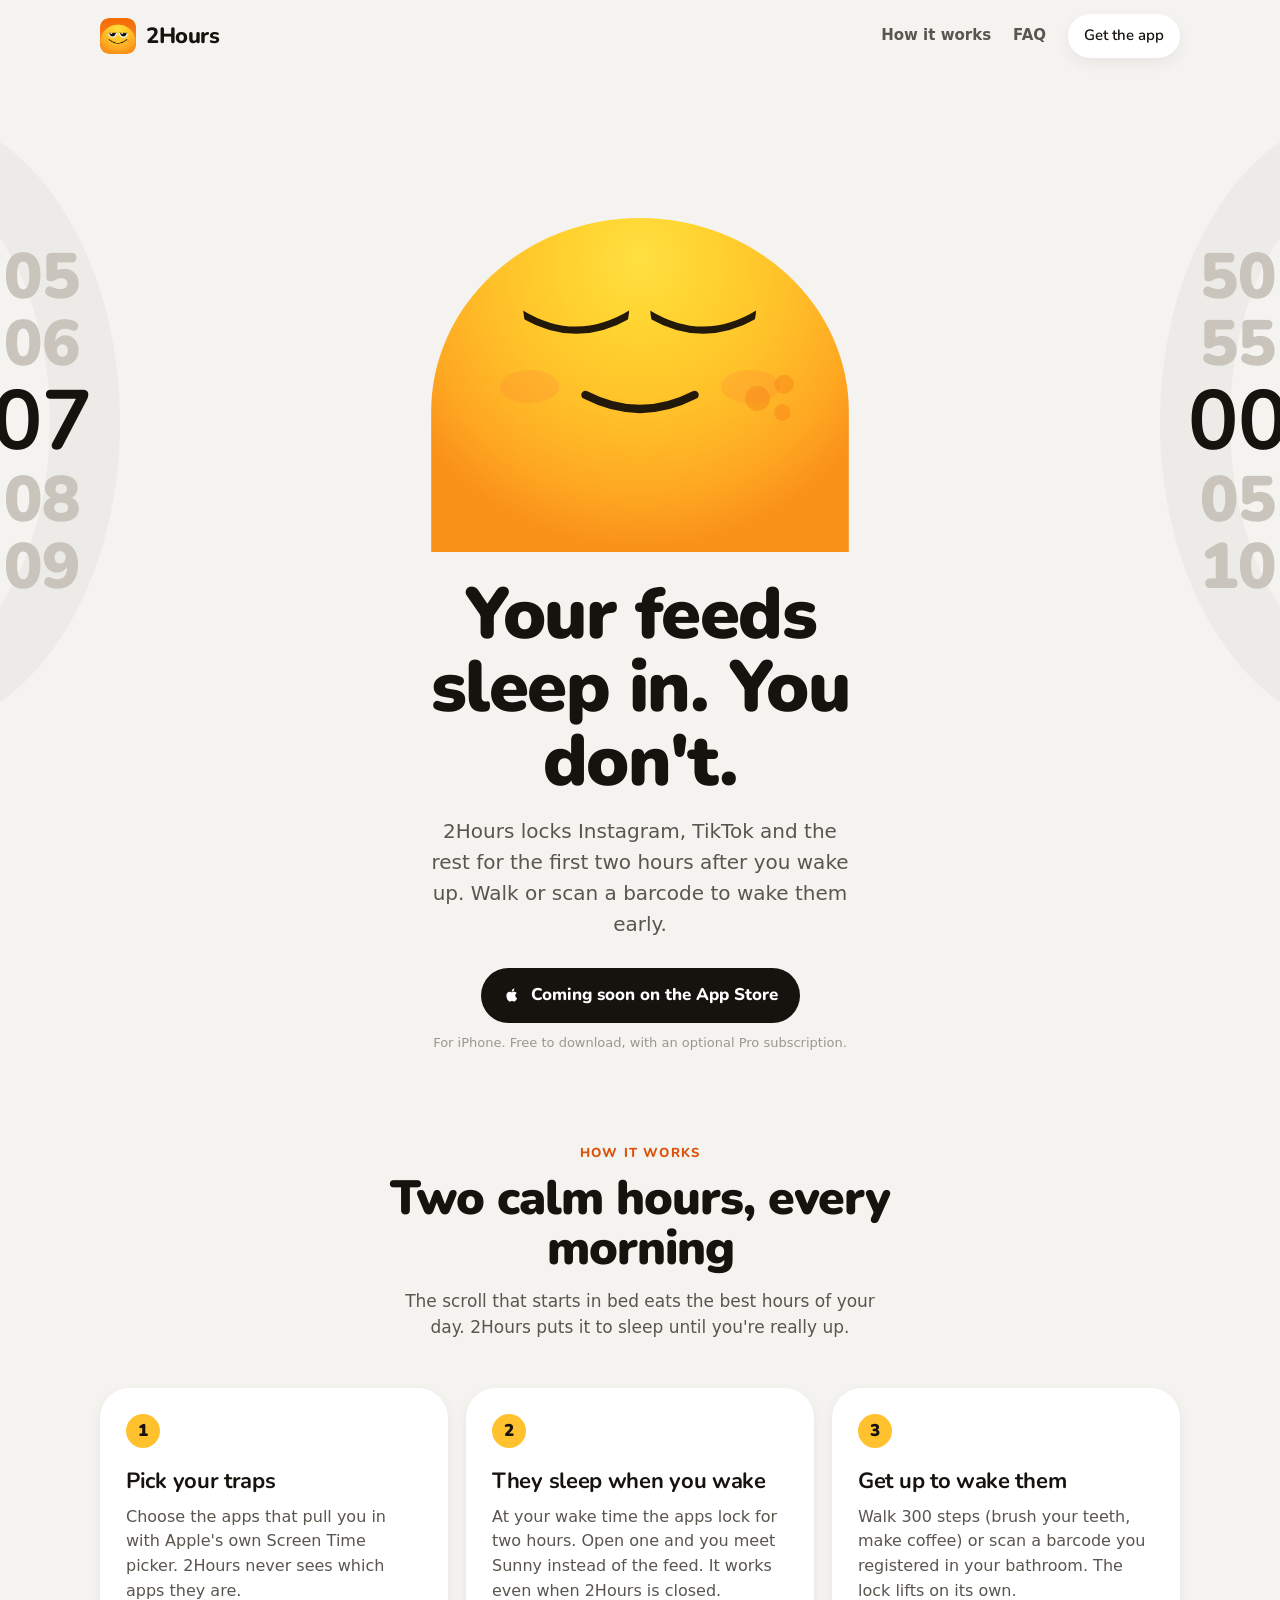
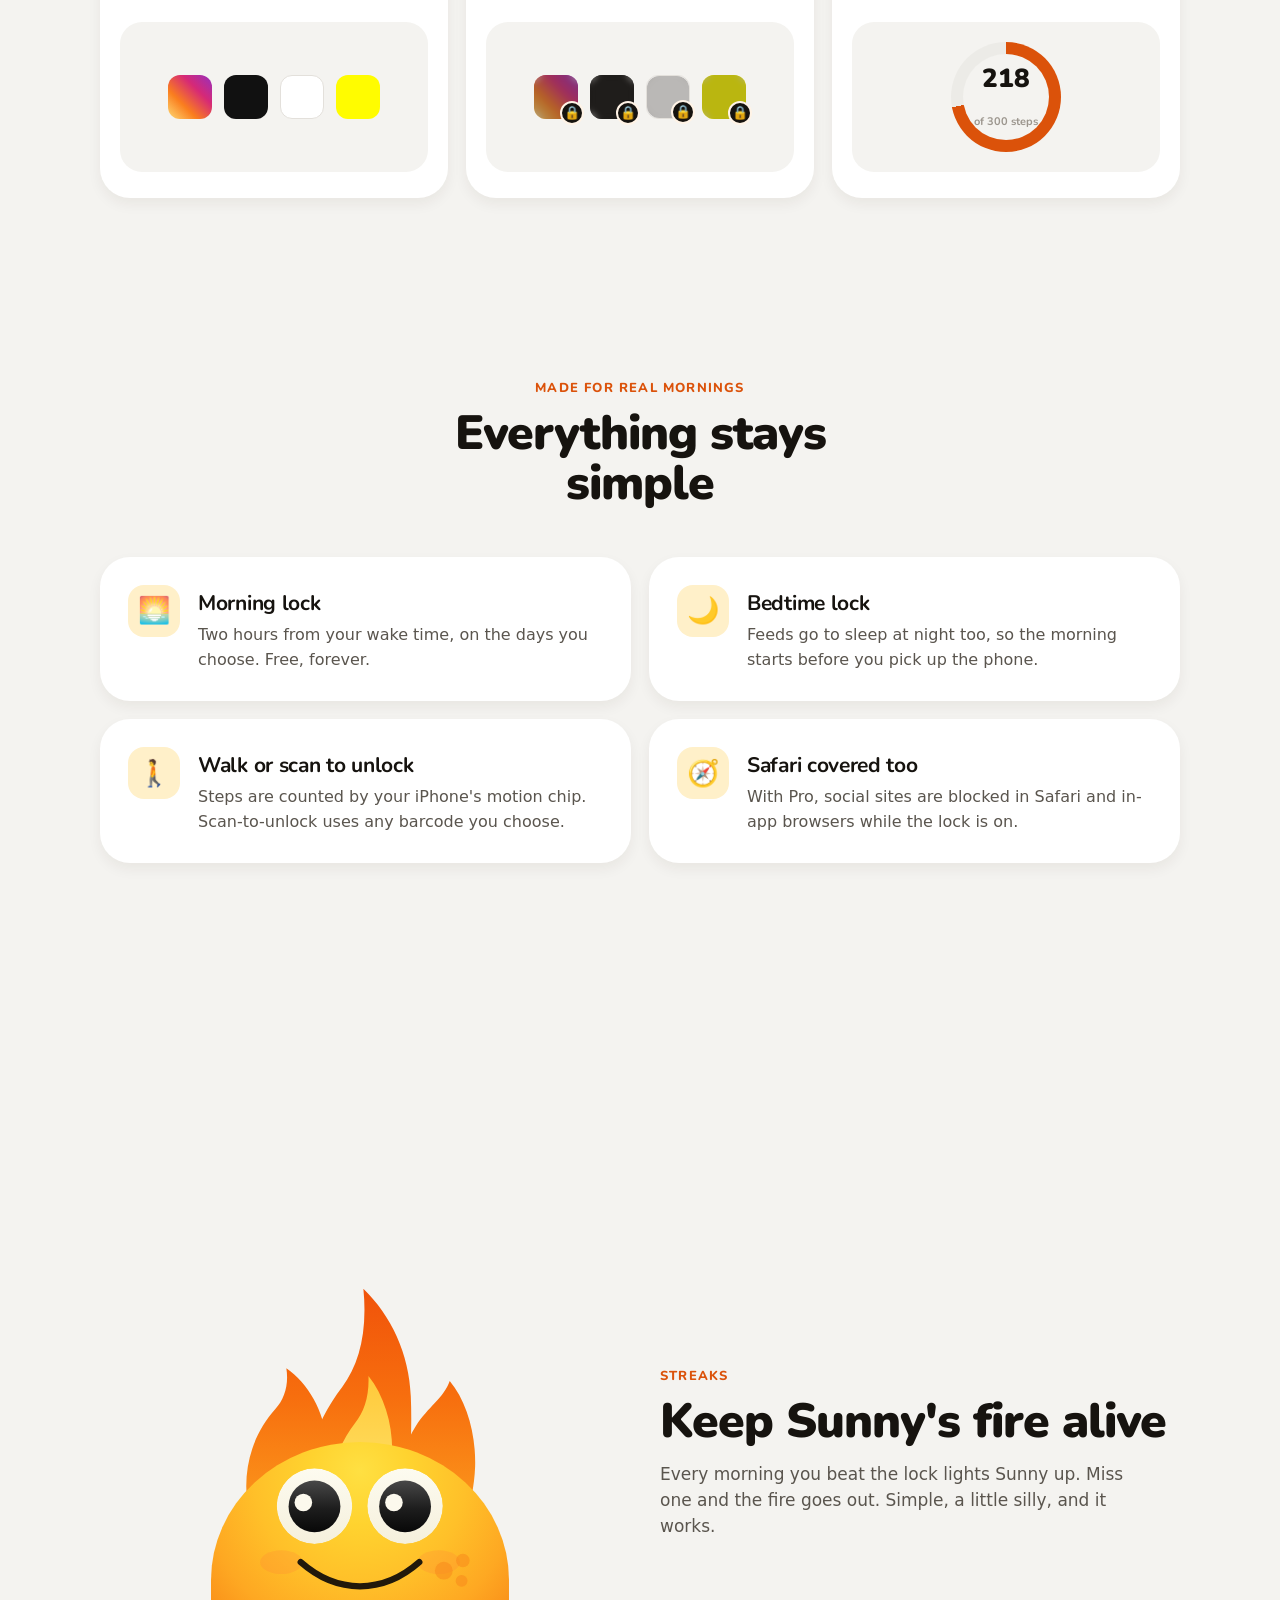
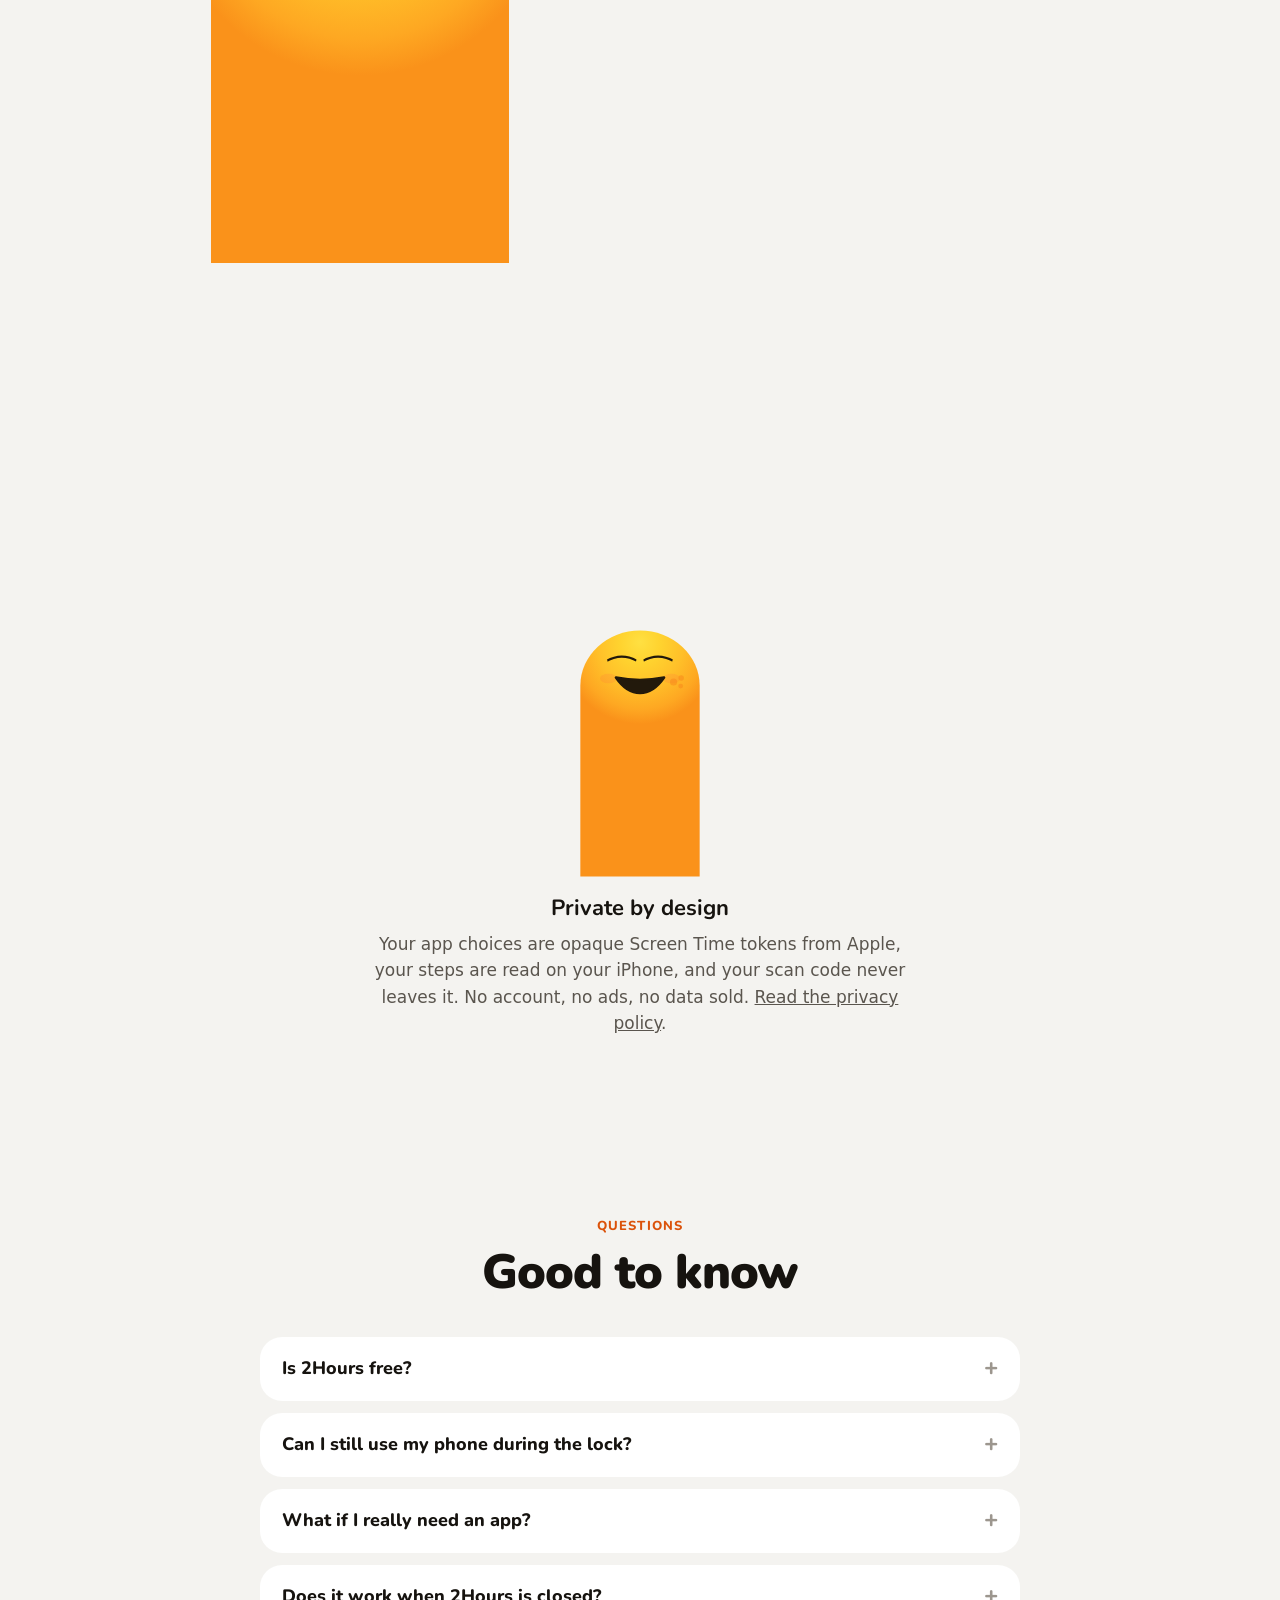
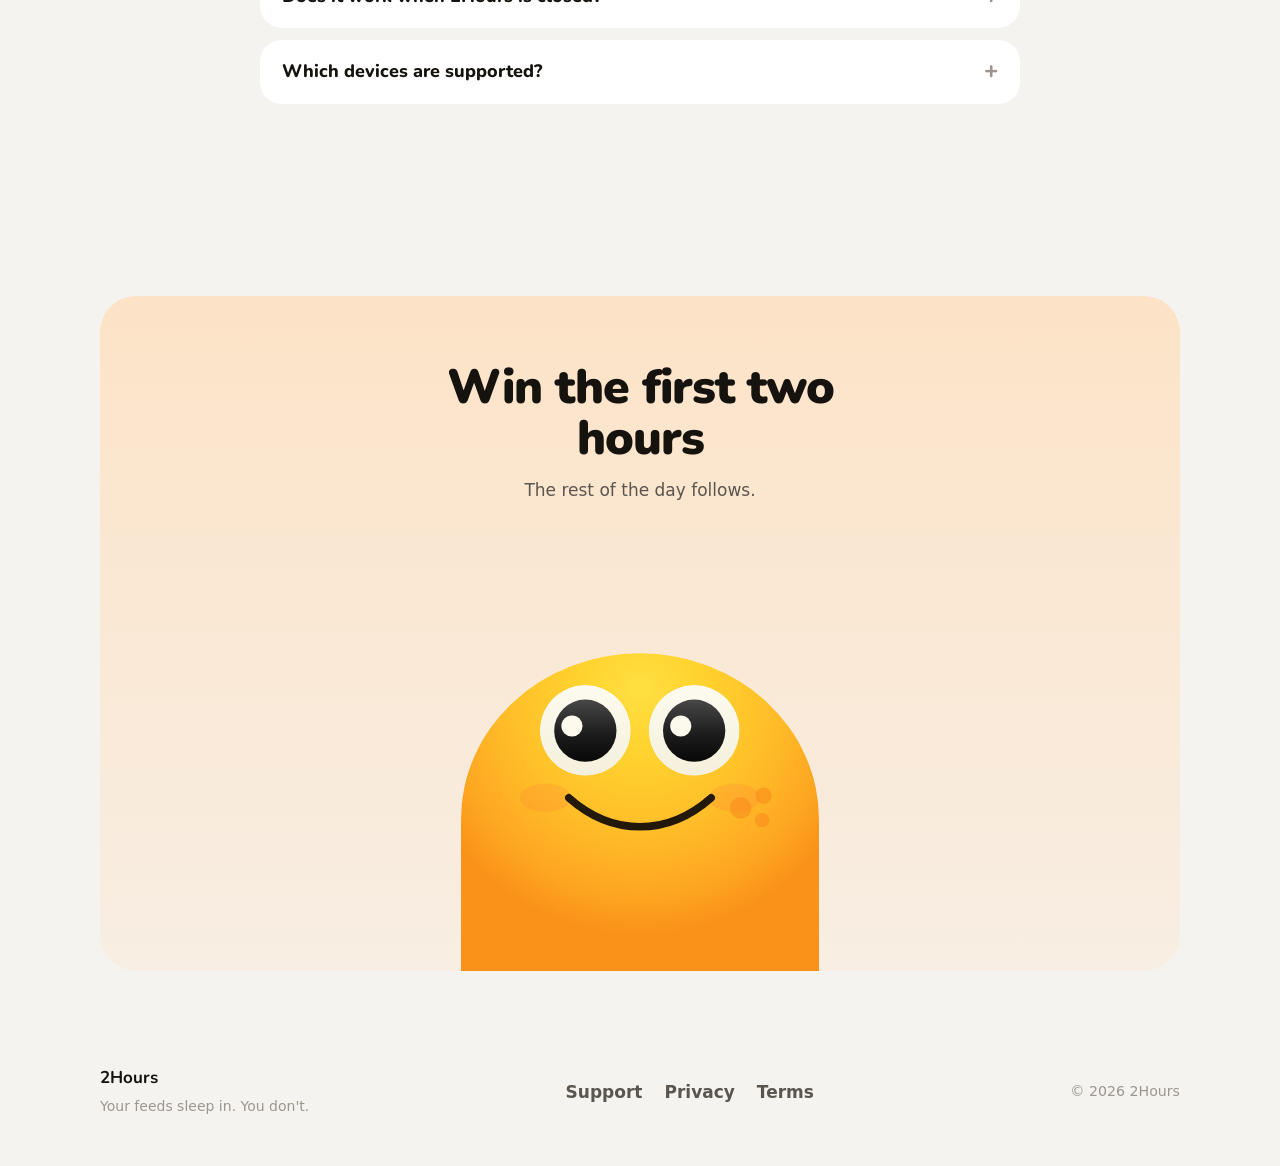
==== index.html @ f4c4db28 "2Hours website: landing, privacy, terms, support" ====
<!doctype html>
<html lang="en">
<head>
  <meta charset="utf-8" />
  <meta name="viewport" content="width=device-width, initial-scale=1, viewport-fit=cover" />
  <title>2Hours: your feeds sleep in, you don't</title>
  <meta name="description" content="2Hours locks Instagram, TikTok and the rest for the first two hours after you wake up. Walk 300 steps or scan a barcode to wake them early. For iPhone." />
  <meta name="theme-color" content="#F4F3F0" />
  <link rel="icon" href="/assets/icon.png" />
  <link rel="apple-touch-icon" href="/assets/icon.png" />
  <meta property="og:title" content="2Hours: your feeds sleep in, you don't" />
  <meta property="og:description" content="The first two hours of your day, back. Social apps sleep until you're actually up." />
  <meta property="og:image" content="/assets/sunny-awake.png" />
  <link rel="preconnect" href="https://fonts.googleapis.com" />
  <link rel="preconnect" href="https://fonts.gstatic.com" crossorigin />
  <link href="https://fonts.googleapis.com/css2?family=Nunito:wght@700;800;900&display=swap" rel="stylesheet" />
  <link rel="stylesheet" href="/styles.css" />
</head>
<body>
  <header class="top">
    <div class="wrap">
      <a class="brand" href="/"><img src="/assets/icon.png" alt="" />2Hours</a>
      <nav>
        <a href="#how">How it works</a>
        <a href="#faq">FAQ</a>
        <a class="btn light" href="#download">Get the app</a>
      </nav>
    </div>
  </header>

  <main>
    <div class="hero">
      <div class="wheel left" aria-hidden="true"><div class="nums">05<br />06<br /><b>07</b>08<br />09</div></div>
      <div class="wheel right" aria-hidden="true"><div class="nums">50<br />55<br /><b>00</b>05<br />10</div></div>
      <div class="wrap">
        <div class="sun-stage">
          <div class="zzz" aria-hidden="true"><span>z</span><span>z</span><span>z</span></div>
          <img src="/assets/sunny-asleep.svg" alt="Sunny, the 2Hours mascot, asleep" width="708" height="440" />
        </div>
        <h1>Your feeds sleep in. You don't.</h1>
        <p class="lead">2Hours locks Instagram, TikTok and the rest for the first two hours after you wake up. Walk or scan a barcode to wake them early.</p>
        <div class="ctas" id="download">
          <a class="btn" href="#download" aria-disabled="true">
            <svg viewBox="0 0 24 24" fill="currentColor" aria-hidden="true"><path d="M16.37 12.65c-.02-2.2 1.8-3.26 1.88-3.31-1.03-1.5-2.62-1.7-3.18-1.73-1.35-.14-2.64.8-3.33.8-.69 0-1.75-.78-2.88-.76-1.48.02-2.85.86-3.61 2.19-1.54 2.67-.39 6.62 1.11 8.79.73 1.06 1.6 2.25 2.75 2.21 1.1-.04 1.52-.71 2.85-.71 1.33 0 1.71.71 2.88.69 1.19-.02 1.94-1.08 2.66-2.15.84-1.23 1.19-2.42 1.21-2.48-.03-.01-2.32-.89-2.34-3.54ZM14.2 6.17c.61-.74 1.02-1.76.91-2.78-.88.04-1.94.59-2.57 1.32-.56.65-1.06 1.69-.93 2.69.98.08 1.98-.5 2.59-1.23Z" /></svg>
            Coming soon on the App Store
          </a>
        </div>
        <span class="soon">For iPhone. Free to download, with an optional Pro subscription.</span>
      </div>
    </div>

    <section id="how">
      <div class="wrap">
        <div class="eyebrow">How it works</div>
        <h2>Two calm hours, every morning</h2>
        <p class="sub">The scroll that starts in bed eats the best hours of your day. 2Hours puts it to sleep until you're really up.</p>
        <div class="steps">
          <div class="step">
            <div class="n">1</div>
            <h3>Pick your traps</h3>
            <p>Choose the apps that pull you in with Apple's own Screen Time picker. 2Hours never sees which apps they are.</p>
            <div class="art">
              <div class="icons">
                <div class="ic" style="background:linear-gradient(45deg,#feda75,#fa7e1e,#d62976,#962fbf)"></div>
                <div class="ic" style="background:#111"></div>
                <div class="ic" style="background:#fff;border:1px solid #e3e0db"></div>
                <div class="ic" style="background:#fffc00"></div>
              </div>
            </div>
          </div>
          <div class="step">
            <div class="n">2</div>
            <h3>They sleep when you wake</h3>
            <p>At your wake time the apps lock for two hours. Open one and you meet Sunny instead of the feed. It works even when 2Hours is closed.</p>
            <div class="art">
              <div class="icons">
                <div class="ic locked" style="background:linear-gradient(45deg,#feda75,#fa7e1e,#d62976,#962fbf)"></div>
                <div class="ic locked" style="background:#111"></div>
                <div class="ic locked" style="background:#fff;border:1px solid #e3e0db"></div>
                <div class="ic locked" style="background:#fffc00"></div>
              </div>
            </div>
          </div>
          <div class="step">
            <div class="n">3</div>
            <h3>Get up to wake them</h3>
            <p>Walk 300 steps (brush your teeth, make coffee) or scan a barcode you registered in your bathroom. The lock lifts on its own.</p>
            <div class="art">
              <div class="walk">
                <div class="ring"><div>218<small>of 300 steps</small></div></div>
              </div>
            </div>
          </div>
        </div>
      </div>
    </section>

    <section>
      <div class="wrap">
        <div class="eyebrow">Made for real mornings</div>
        <h2>Everything stays simple</h2>
        <div class="features">
          <div class="feature"><div class="em">🌅</div><div><h3>Morning lock</h3><p>Two hours from your wake time, on the days you choose. Free, forever.</p></div></div>
          <div class="feature"><div class="em">🌙</div><div><h3>Bedtime lock</h3><p>Feeds go to sleep at night too, so the morning starts before you pick up the phone.</p></div></div>
          <div class="feature"><div class="em">🚶</div><div><h3>Walk or scan to unlock</h3><p>Steps are counted by your iPhone's motion chip. Scan-to-unlock uses any barcode you choose.</p></div></div>
          <div class="feature"><div class="em">🧭</div><div><h3>Safari covered too</h3><p>With Pro, social sites are blocked in Safari and in-app browsers while the lock is on.</p></div></div>
        </div>
      </div>
    </section>

    <section>
      <div class="wrap streak">
        <img src="/assets/sunny-fire.svg" alt="Sunny with a crown of fire, the 2Hours streak buddy" width="756" height="820" />
        <div>
          <div class="eyebrow">Streaks</div>
          <h2>Keep Sunny's fire alive</h2>
          <p class="sub">Every morning you beat the lock lights Sunny up. Miss one and the fire goes out. Simple, a little silly, and it works.</p>
        </div>
      </div>
    </section>

    <section class="privacy-band">
      <div class="narrow">
        <img src="/assets/sunny-happy.svg" alt="" width="708" height="440" />
        <h3>Private by design</h3>
        <p>Your app choices are opaque Screen Time tokens from Apple, your steps are read on your iPhone, and your scan code never leaves it. No account, no ads, no data sold. <a href="/privacy">Read the privacy policy</a>.</p>
      </div>
    </section>

    <section id="faq">
      <div class="wrap">
        <div class="eyebrow">Questions</div>
        <h2>Good to know</h2>
        <div class="faq">
          <details><summary>Is 2Hours free?</summary><p>Yes. The morning lock, the bedtime lock and walking to unlock are free. 2Hours Pro is an optional subscription that adds unlimited apps, scan-to-unlock, Safari blocking and bigger step goals. It starts with a free trial; the price is shown in the app before you subscribe, and you can cancel anytime in Settings › Apple ID › Subscriptions.</p></details>
          <details><summary>Can I still use my phone during the lock?</summary><p>Of course. Calls, messages, maps, music and every app you didn't pick work as usual. Only the apps you chose sleep.</p></details>
          <details><summary>What if I really need an app?</summary><p>Get up and walk 300 steps, or scan your code. That's the point: a small action that wakes you up. The lock also ends on its own after two hours.</p></details>
          <details><summary>Does it work when 2Hours is closed?</summary><p>Yes. 2Hours uses Apple's Screen Time framework, so iOS applies and removes the lock on schedule even if the app isn't running.</p></details>
          <details><summary>Which devices are supported?</summary><p>iPhone with iOS 16.4 or later. Screen Time permission is required to lock apps.</p></details>
        </div>
      </div>
    </section>

    <section class="final">
      <div class="wrap">
        <div class="card">
          <h2>Win the first two hours</h2>
          <p class="sub">The rest of the day follows.</p>
          <img src="/assets/sunny-awake.svg" alt="" width="708" height="440" />
        </div>
      </div>
    </section>
  </main>

  <footer>
    <div class="wrap">
      <div class="foot-brand"><b>2Hours</b><span>Your feeds sleep in. You don't.</span></div>
      <div class="links"><a href="/support">Support</a><a href="/privacy">Privacy</a><a href="/terms">Terms</a></div>
      <small>© 2026 2Hours</small>
    </div>
  </footer>
</body>
</html>
---- styles.css ----
:root {
  --bg: #f4f3f0;
  --card: #ffffff;
  --sunken: #ecebe7;
  --ink: #16130f;
  --ink2: #5a554e;
  --mute: #9c968e;
  --line: #e3e0db;
  --cta: #db520a;
  --orange: #f66b03;
  --sun: #ffc22e;
  --sun-soft: #fff0c9;
  --rounded: ui-rounded, 'SF Pro Rounded', 'Nunito', system-ui, -apple-system, sans-serif;
  --text: -apple-system, BlinkMacSystemFont, 'SF Pro Text', 'Inter', 'Segoe UI', system-ui, sans-serif;
}

* { box-sizing: border-box; }
html { -webkit-text-size-adjust: 100%; scroll-behavior: smooth; }
body {
  margin: 0;
  background: var(--bg);
  color: var(--ink);
  font-family: var(--text);
  font-size: 17px;
  line-height: 1.55;
  -webkit-font-smoothing: antialiased;
  overflow-x: hidden;
}
a { color: inherit; }
img { max-width: 100%; display: block; }

.wrap { max-width: 1120px; margin: 0 auto; padding: 0 20px; }
.narrow { max-width: 720px; margin: 0 auto; padding: 0 20px; }

/* ---------- Header ---------- */
.top {
  position: sticky; top: 0; z-index: 10;
  background: color-mix(in srgb, var(--bg) 88%, transparent);
  backdrop-filter: saturate(1.4) blur(14px);
  -webkit-backdrop-filter: saturate(1.4) blur(14px);
}
.top .wrap { display: flex; align-items: center; justify-content: space-between; height: 72px; }
.brand { display: flex; align-items: center; gap: 10px; text-decoration: none; font-family: var(--rounded); font-weight: 800; font-size: 22px; letter-spacing: -0.4px; }
.brand img { width: 36px; height: 36px; border-radius: 9px; }
.top nav { display: flex; gap: 22px; align-items: center; }
.top nav a { text-decoration: none; color: var(--ink2); font-weight: 600; font-size: 15px; }
.top nav a:hover { color: var(--ink); }

.btn {
  display: inline-flex; align-items: center; gap: 10px;
  padding: 14px 22px; border-radius: 999px;
  background: var(--ink); color: #fff; text-decoration: none;
  font-family: var(--rounded); font-weight: 800; font-size: 17px;
  transition: transform 0.15s ease-out, background 0.15s ease-out;
}
.btn:hover { transform: translateY(-1px); }
.btn:active { transform: scale(0.97); }
.btn.light { background: var(--card); color: var(--ink); box-shadow: 0 6px 14px rgba(58, 42, 20, 0.06); }
.btn.cta { background: var(--cta); }
.btn svg { width: 18px; height: 18px; }
.top .btn { padding: 10px 16px; font-size: 15px; }

/* ---------- Hero ---------- */
.hero { position: relative; text-align: center; padding: 40px 0 0; overflow: hidden; }
.hero h1 {
  font-family: var(--rounded); font-weight: 900; letter-spacing: -1.5px;
  font-size: clamp(40px, 7vw, 72px); line-height: 1.02; margin: 26px auto 18px; max-width: 12ch;
}
.hero p.lead { color: var(--ink2); font-size: clamp(17px, 2vw, 20px); max-width: 34ch; margin: 0 auto; }
.hero .ctas { display: flex; gap: 12px; justify-content: center; flex-wrap: wrap; margin-top: 28px; }
.soon { display: block; margin-top: 10px; font-size: 13px; color: var(--mute); }

.sun-stage { position: relative; width: min(420px, 78vw); margin: 0 auto; }
.sun-stage img { width: 100%; animation: breathe 3.8s cubic-bezier(0.77, 0, 0.175, 1) infinite; transform-origin: 50% 100%; }
.zzz { position: absolute; right: 8%; top: 4%; font-family: var(--rounded); font-weight: 900; color: var(--ink2); }
.zzz span { position: absolute; opacity: 0; animation: zed 3s ease-out infinite; font-size: 26px; }
.zzz span:nth-child(2) { animation-delay: 1s; }
.zzz span:nth-child(3) { animation-delay: 2s; }
@keyframes zed { 0% { opacity: 0; transform: translate(0, 30px) scale(0.7); } 20% { opacity: 1; } 100% { opacity: 0; transform: translate(26px, -40px) scale(1.2); } }
@keyframes breathe { 0%, 100% { transform: scale(1, 1); } 50% { transform: scale(1.006, 1.016); } }

/* Side wheels: the app's own wake-time picker */
.wheel { position: absolute; top: 40px; width: 420px; height: 620px; pointer-events: none; }
.wheel.left { left: -300px; }
.wheel.right { right: -300px; }
.wheel::before { content: ''; position: absolute; inset: 0; border-radius: 50%; border: 70px solid var(--sunken); }
.wheel .nums { position: absolute; top: 50%; transform: translateY(-50%); font-family: var(--rounded); font-weight: 900; font-size: 64px; line-height: 1.05; color: #c9c4bc; text-align: center; width: 120px; }
.wheel.left .nums { right: 18px; }
.wheel.right .nums { left: 18px; }
.wheel .nums b { display: block; color: var(--ink); font-size: 84px; }
@media (max-width: 960px) { .wheel { display: none; } }

/* ---------- Sections ---------- */
section { padding: 90px 0; }
.eyebrow { font-family: var(--rounded); font-weight: 800; text-transform: uppercase; letter-spacing: 1.2px; font-size: 13px; color: var(--cta); text-align: center; }
h2 { font-family: var(--rounded); font-weight: 900; font-size: clamp(32px, 4.5vw, 48px); letter-spacing: -1px; line-height: 1.05; text-align: center; margin: 10px auto 14px; max-width: 18ch; }
.sub { text-align: center; color: var(--ink2); max-width: 46ch; margin: 0 auto; }

.steps { display: grid; grid-template-columns: repeat(3, 1fr); gap: 18px; margin-top: 48px; }
.step { background: var(--card); border-radius: 30px; padding: 26px; box-shadow: 0 6px 14px rgba(58, 42, 20, 0.06); }
.step .n { width: 34px; height: 34px; border-radius: 50%; background: var(--sun); display: grid; place-items: center; font-family: var(--rounded); font-weight: 900; }
.step h3 { font-family: var(--rounded); font-size: 22px; letter-spacing: -0.3px; margin: 16px 0 6px; }
.step p { margin: 0; color: var(--ink2); font-size: 16px; }
.step .art { height: 150px; margin: 18px -6px 0; border-radius: 22px; background: var(--bg); display: flex; align-items: flex-end; justify-content: center; overflow: hidden; }
@media (max-width: 860px) { .steps { grid-template-columns: 1fr; } }

/* mini icons in the "how" art */
.icons { display: grid; grid-template-columns: repeat(4, 44px); gap: 12px; padding: 22px; align-self: center; }
.ic { width: 44px; height: 44px; border-radius: 12px; position: relative; }
.ic.locked::after { content: ''; position: absolute; inset: 0; border-radius: 12px; background: rgba(58, 53, 48, 0.35); backdrop-filter: blur(3px); }
.ic.locked::before { content: '🔒'; position: absolute; right: -6px; bottom: -6px; z-index: 2; font-size: 13px; width: 20px; height: 20px; display: grid; place-items: center; background: var(--ink); border-radius: 50%; border: 2px solid #fff3e6; }

.walk { align-self: center; text-align: center; }
.walk .ring { width: 110px; height: 110px; border-radius: 50%; background: conic-gradient(var(--cta) 0 72%, var(--sunken) 72% 100%); display: grid; place-items: center; margin: 0 auto; }
.walk .ring div { width: 86px; height: 86px; border-radius: 50%; background: var(--bg); display: grid; place-items: center; font-family: var(--rounded); font-weight: 900; font-size: 26px; line-height: 1; }
.walk .ring small { display: block; font-size: 11px; color: var(--mute); font-weight: 700; }

.features { display: grid; grid-template-columns: repeat(2, 1fr); gap: 18px; margin-top: 48px; }
.feature { background: var(--card); border-radius: 30px; padding: 28px; display: flex; gap: 18px; align-items: flex-start; box-shadow: 0 6px 14px rgba(58, 42, 20, 0.06); }
.feature .em { flex: none; width: 52px; height: 52px; border-radius: 16px; background: var(--sun-soft); display: grid; place-items: center; font-size: 26px; }
.feature h3 { font-family: var(--rounded); font-size: 21px; margin: 2px 0 4px; letter-spacing: -0.3px; }
.feature p { margin: 0; color: var(--ink2); font-size: 16px; }
@media (max-width: 760px) { .features { grid-template-columns: 1fr; } }

.streak { display: grid; grid-template-columns: 1fr 1fr; gap: 40px; align-items: center; }
.streak h2, .streak .sub, .streak .eyebrow { text-align: left; margin-left: 0; }
.streak img { width: min(320px, 70vw); margin: 0 auto; animation: breathe 3.2s ease-in-out infinite; transform-origin: 50% 100%; }
@media (max-width: 760px) { .streak { grid-template-columns: 1fr; text-align: center; } .streak h2, .streak .sub, .streak .eyebrow { text-align: center; margin-left: auto; } }

.privacy-band { text-align: center; }
.privacy-band img { width: 120px; margin: 0 auto 8px; }
.privacy-band h3 { font-family: var(--rounded); font-size: 22px; margin: 0 0 6px; }
.privacy-band p { color: var(--ink2); max-width: 52ch; margin: 0 auto; }

.faq { max-width: 760px; margin: 40px auto 0; }
.faq details { background: var(--card); border-radius: 22px; padding: 18px 22px; margin-bottom: 12px; }
.faq summary { cursor: pointer; font-family: var(--rounded); font-weight: 800; font-size: 18px; list-style: none; display: flex; justify-content: space-between; gap: 16px; }
.faq summary::-webkit-details-marker { display: none; }
.faq summary::after { content: '+'; font-size: 24px; line-height: 1; color: var(--mute); transition: transform 0.2s ease-out; }
.faq details[open] summary::after { transform: rotate(45deg); }
.faq details p { color: var(--ink2); margin: 10px 0 0; }

.final { text-align: center; padding-bottom: 60px; }
.final .card { background: linear-gradient(180deg, #fce3c7, #f8eee3); border-radius: 36px; padding: 56px 20px 0; overflow: hidden; }
.final .card img { width: min(360px, 70vw); margin: 28px auto 0; }

/* ---------- Footer ---------- */
footer { padding: 34px 0 48px; }
footer .wrap { display: flex; justify-content: space-between; align-items: center; gap: 20px; flex-wrap: wrap; }
footer .links { display: flex; gap: 22px; }
footer a { text-decoration: none; font-weight: 600; color: var(--ink2); }
footer a:hover { color: var(--ink); }
footer small { color: var(--mute); }
.foot-brand b { font-family: var(--rounded); font-size: 17px; display: block; }
.foot-brand span { color: var(--mute); font-size: 14px; }

/* ---------- Legal pages ---------- */
.doc { padding: 40px 0 80px; }
.doc h1 { font-family: var(--rounded); font-weight: 900; font-size: clamp(36px, 6vw, 52px); letter-spacing: -1px; margin: 10px 0 6px; line-height: 1.05; }
.doc .updated { color: var(--mute); font-size: 15px; margin: 0 0 30px; }
.doc h2 { text-align: left; font-size: 24px; letter-spacing: -0.3px; margin: 38px 0 8px; max-width: none; }
.doc h3 { font-family: var(--rounded); font-size: 18px; margin: 22px 0 4px; }
.doc p, .doc li { color: #3d3934; }
.doc ul { padding-left: 22px; }
.doc li { margin: 6px 0; }
.doc .box { background: var(--card); border-radius: 22px; padding: 18px 22px; margin: 18px 0; }
.doc table { width: 100%; border-collapse: collapse; background: var(--card); border-radius: 18px; overflow: hidden; font-size: 15px; }
.doc th, .doc td { text-align: left; padding: 12px 14px; border-bottom: 1px solid var(--line); vertical-align: top; }
.doc th { font-family: var(--rounded); background: var(--sunken); }

@media (prefers-reduced-motion: reduce) { *, *::before, *::after { animation: none !important; transition: none !important; } }
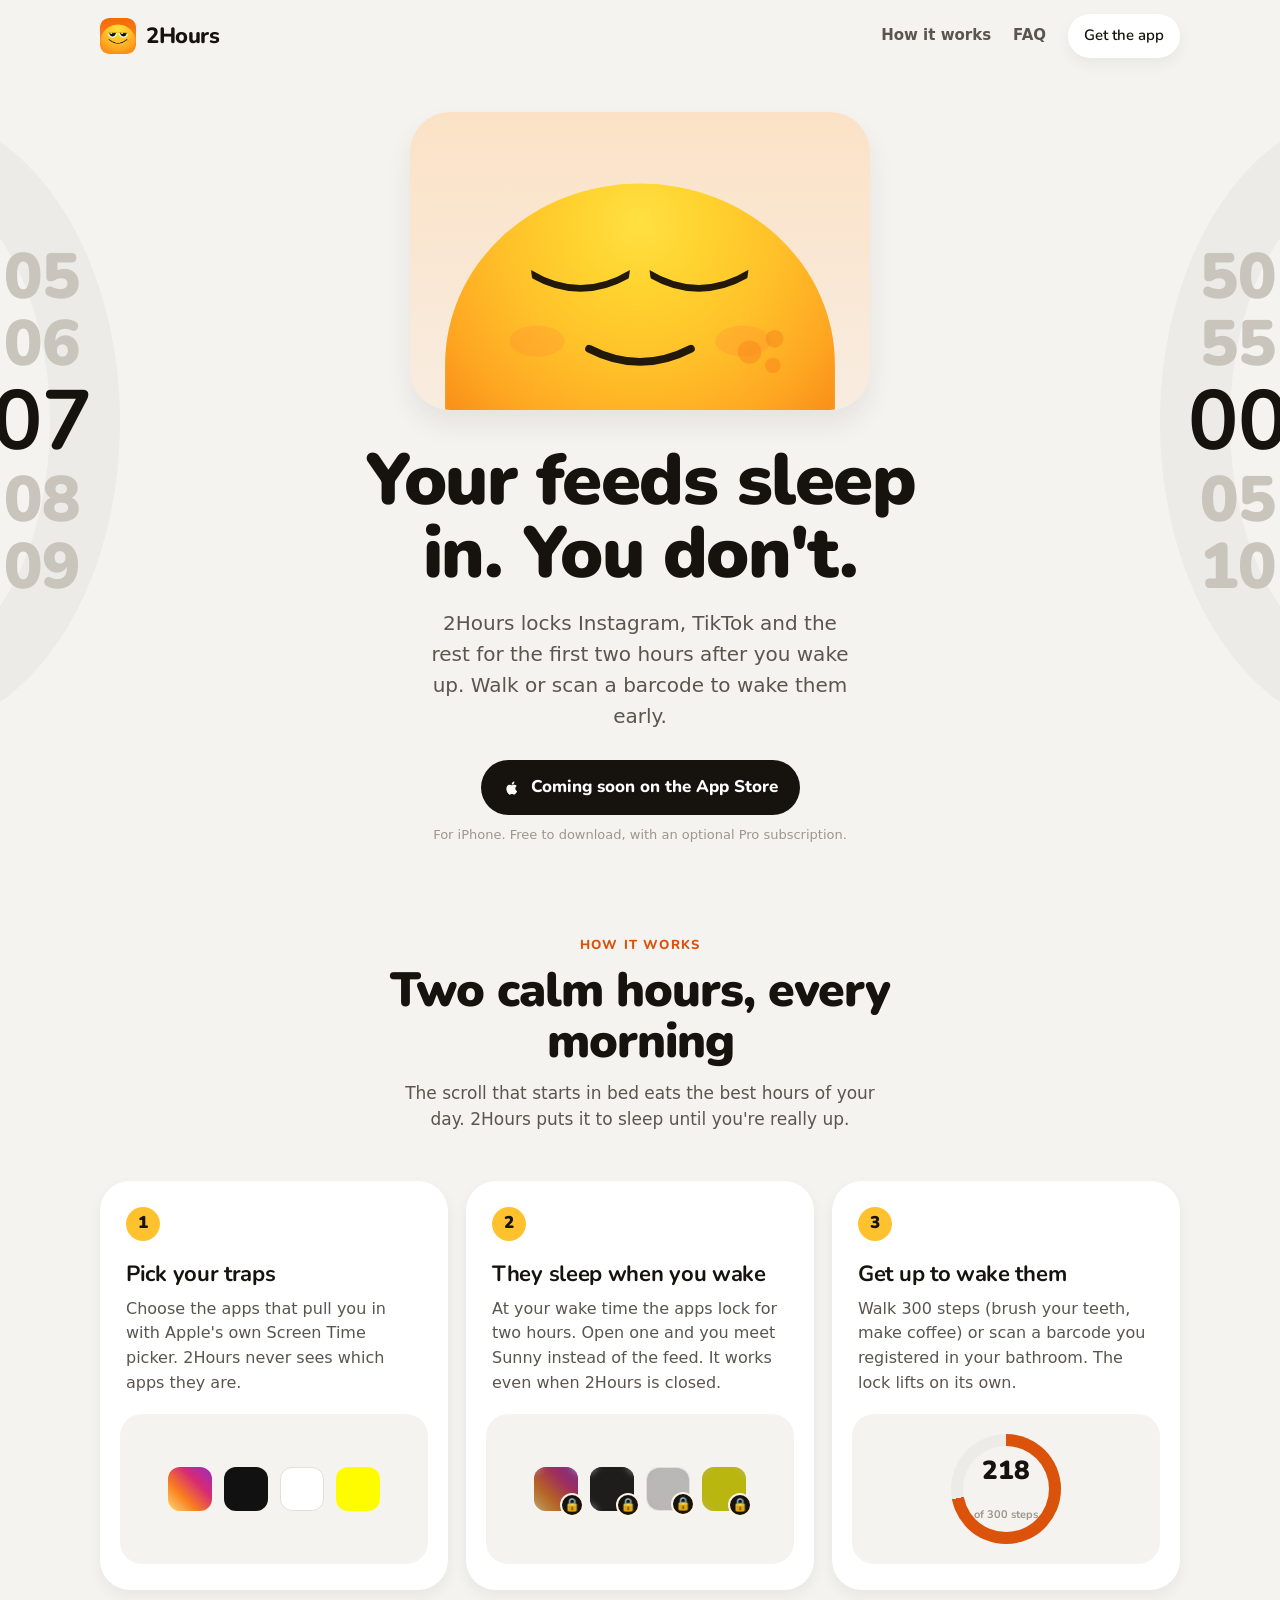
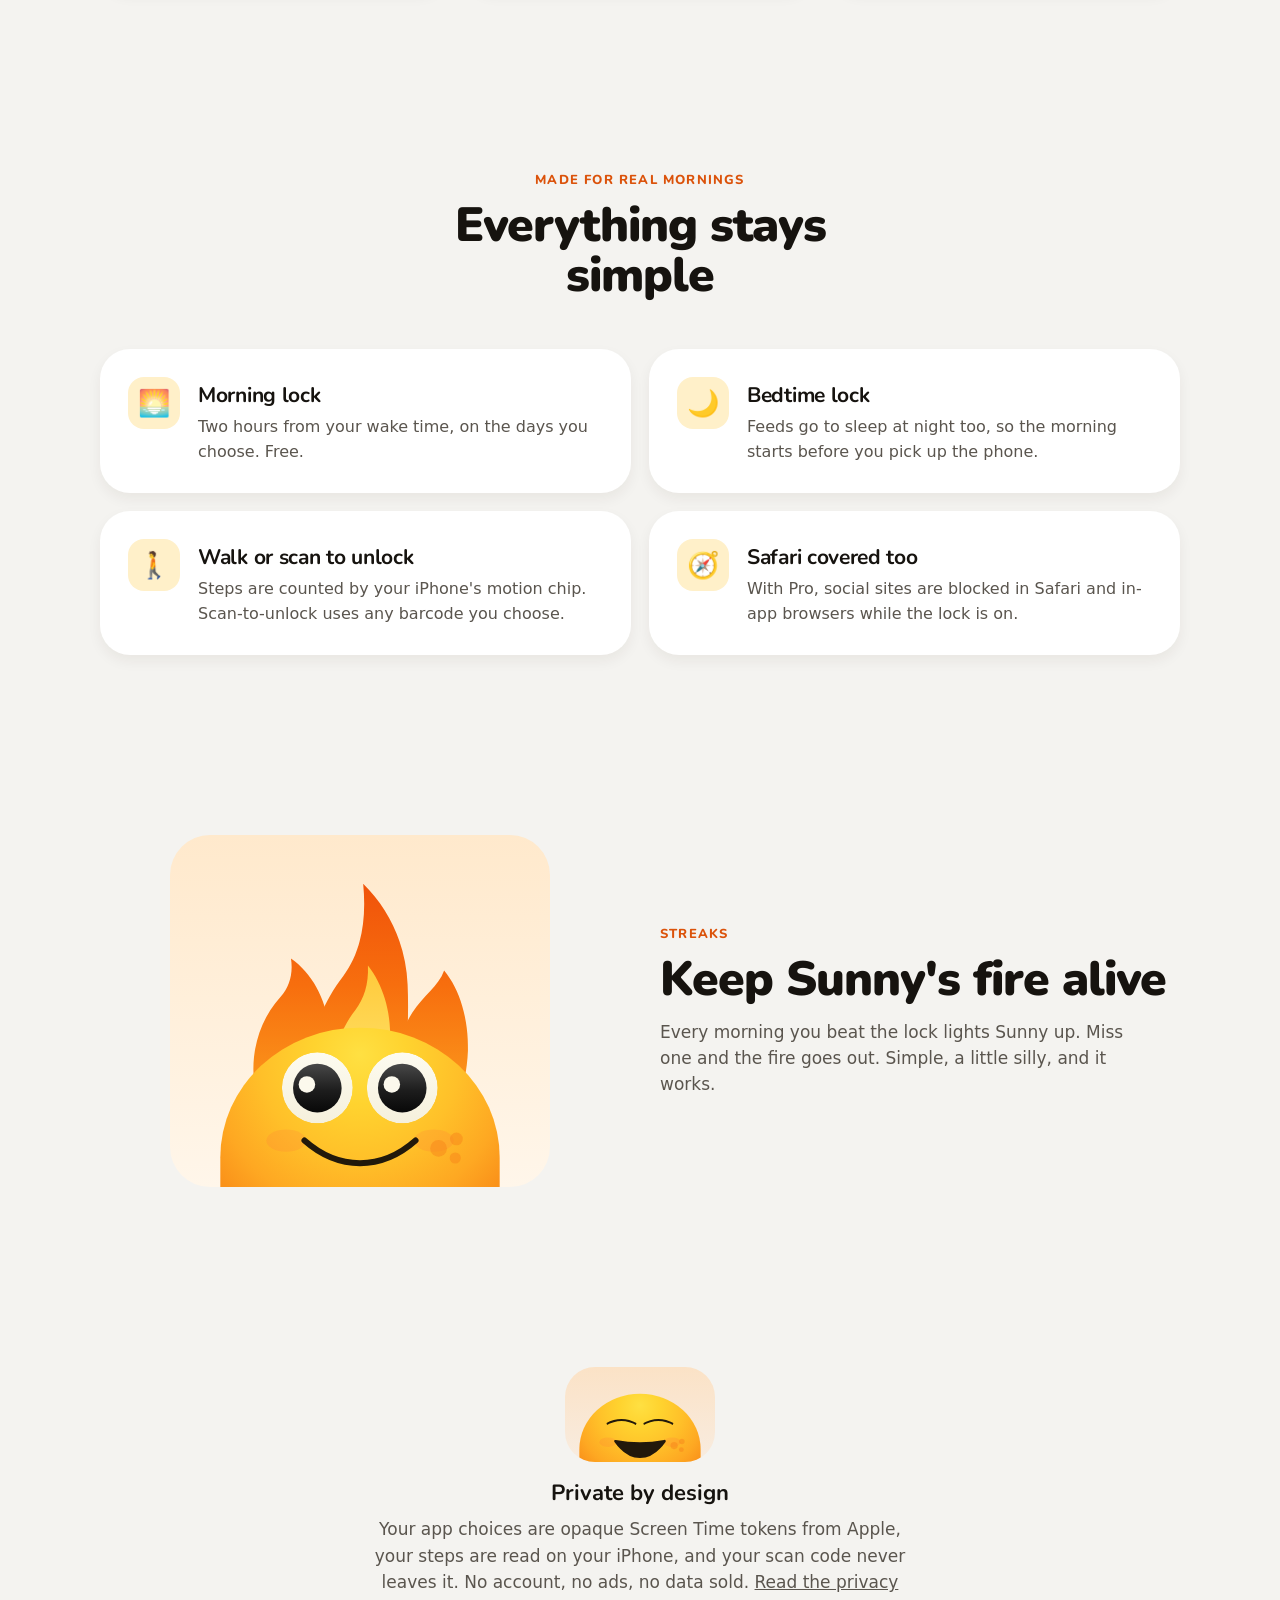
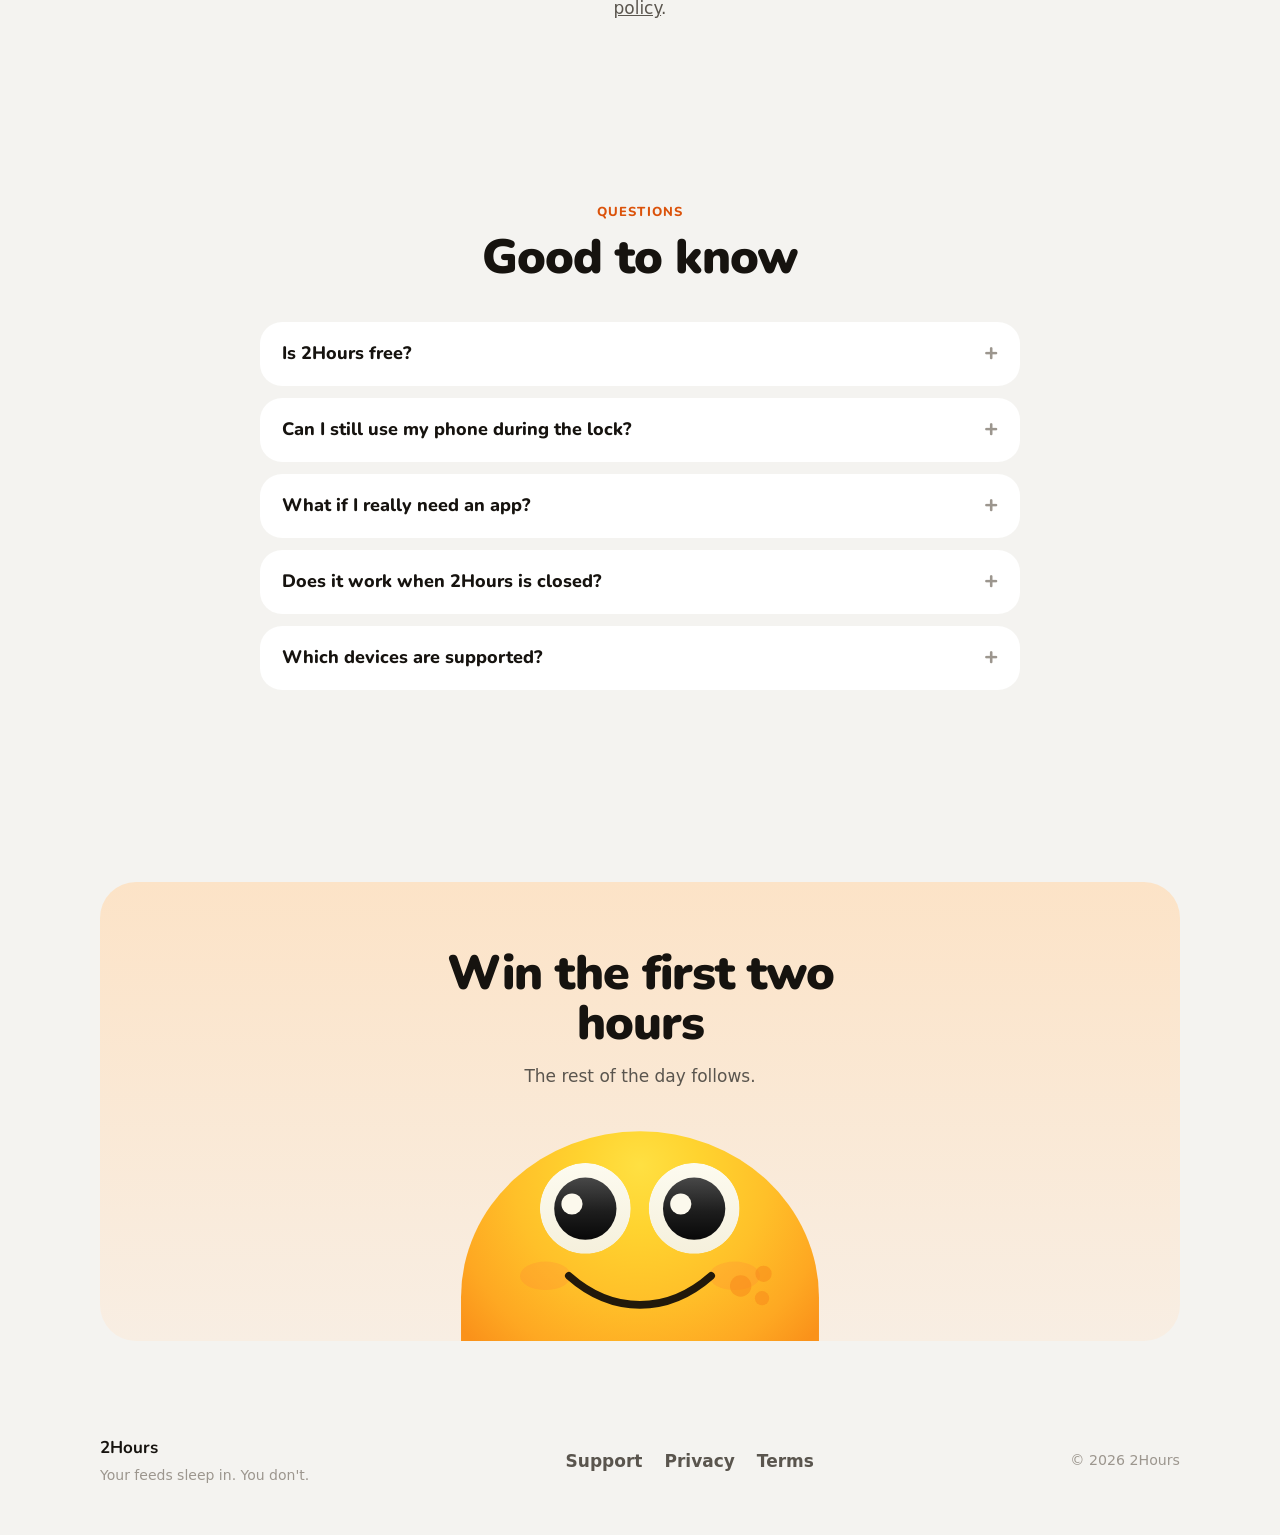
==== commit b42db761: "Sunny rises from sky cards; mobile header; image sizing" ====
--- a/index.html
+++ b/index.html
@@ -100,7 +100,7 @@
         <div class="eyebrow">Made for real mornings</div>
         <h2>Everything stays simple</h2>
         <div class="features">
-          <div class="feature"><div class="em">🌅</div><div><h3>Morning lock</h3><p>Two hours from your wake time, on the days you choose. Free, forever.</p></div></div>
+          <div class="feature"><div class="em">🌅</div><div><h3>Morning lock</h3><p>Two hours from your wake time, on the days you choose. Free.</p></div></div>
           <div class="feature"><div class="em">🌙</div><div><h3>Bedtime lock</h3><p>Feeds go to sleep at night too, so the morning starts before you pick up the phone.</p></div></div>
           <div class="feature"><div class="em">🚶</div><div><h3>Walk or scan to unlock</h3><p>Steps are counted by your iPhone's motion chip. Scan-to-unlock uses any barcode you choose.</p></div></div>
           <div class="feature"><div class="em">🧭</div><div><h3>Safari covered too</h3><p>With Pro, social sites are blocked in Safari and in-app browsers while the lock is on.</p></div></div>
@@ -110,7 +110,7 @@
 
     <section>
       <div class="wrap streak">
-        <img src="/assets/sunny-fire.svg" alt="Sunny with a crown of fire, the 2Hours streak buddy" width="756" height="820" />
+        <div class="fire-card"><img src="/assets/sunny-fire.svg" alt="Sunny with a crown of fire, the 2Hours streak buddy" width="756" height="790" /></div>
         <div>
           <div class="eyebrow">Streaks</div>
           <h2>Keep Sunny's fire alive</h2>
@@ -121,7 +121,7 @@
 
     <section class="privacy-band">
       <div class="narrow">
-        <img src="/assets/sunny-happy.svg" alt="" width="708" height="440" />
+        <div class="sky-tile"><img src="/assets/sunny-happy.svg" alt="" width="708" height="440" /></div>
         <h3>Private by design</h3>
         <p>Your app choices are opaque Screen Time tokens from Apple, your steps are read on your iPhone, and your scan code never leaves it. No account, no ads, no data sold. <a href="/privacy">Read the privacy policy</a>.</p>
       </div>
--- a/styles.css
+++ b/styles.css
@@ -27,7 +27,7 @@
   overflow-x: hidden;
 }
 a { color: inherit; }
-img { max-width: 100%; display: block; }
+img { max-width: 100%; height: auto; display: block; }
 
 .wrap { max-width: 1120px; margin: 0 auto; padding: 0 20px; }
 .narrow { max-width: 720px; margin: 0 auto; padding: 0 20px; }
@@ -64,15 +64,18 @@
 .hero { position: relative; text-align: center; padding: 40px 0 0; overflow: hidden; }
 .hero h1 {
   font-family: var(--rounded); font-weight: 900; letter-spacing: -1.5px;
-  font-size: clamp(40px, 7vw, 72px); line-height: 1.02; margin: 26px auto 18px; max-width: 12ch;
+  font-size: clamp(40px, 7vw, 72px); line-height: 1.02; margin: 34px auto 18px; max-width: 14ch;
 }
 .hero p.lead { color: var(--ink2); font-size: clamp(17px, 2vw, 20px); max-width: 34ch; margin: 0 auto; }
 .hero .ctas { display: flex; gap: 12px; justify-content: center; flex-wrap: wrap; margin-top: 28px; }
 .soon { display: block; margin-top: 10px; font-size: 13px; color: var(--mute); }
 
-.sun-stage { position: relative; width: min(420px, 78vw); margin: 0 auto; }
-.sun-stage img { width: 100%; animation: breathe 3.8s cubic-bezier(0.77, 0, 0.175, 1) infinite; transform-origin: 50% 100%; }
-.zzz { position: absolute; right: 8%; top: 4%; font-family: var(--rounded); font-weight: 900; color: var(--ink2); }
+.sun-stage { position: relative; width: min(460px, 86vw); margin: 0 auto; padding: 56px 34px 0; border-radius: 40px; background: linear-gradient(180deg, #fbe2c6 0%, #f8ece0 100%); overflow: hidden; box-shadow: 0 14px 26px rgba(58, 42, 20, 0.08); }
+.sun-stage img { width: 100%; margin-bottom: -2px; animation: breathe 3.8s cubic-bezier(0.77, 0, 0.175, 1) infinite; transform-origin: 50% 100%; }
+.sky-tile { width: 150px; margin: 0 auto 14px; padding: 22px 14px 0; border-radius: 30px; background: linear-gradient(180deg, #fbe2c6, #f8ece0); overflow: hidden; }
+.sky-tile img { width: 100%; margin-bottom: -2px; }
+.fire-card { max-width: 400px; margin: 0 auto; padding: 40px 40px 0; border-radius: 40px; background: linear-gradient(180deg, #ffe9cc, #fff6ea); overflow: hidden; }
+.zzz { position: absolute; right: 16%; top: 14%; font-family: var(--rounded); font-weight: 900; color: var(--ink2); }
 .zzz span { position: absolute; opacity: 0; animation: zed 3s ease-out infinite; font-size: 26px; }
 .zzz span:nth-child(2) { animation-delay: 1s; }
 .zzz span:nth-child(3) { animation-delay: 2s; }
@@ -124,11 +127,10 @@
 
 .streak { display: grid; grid-template-columns: 1fr 1fr; gap: 40px; align-items: center; }
 .streak h2, .streak .sub, .streak .eyebrow { text-align: left; margin-left: 0; }
-.streak img { width: min(320px, 70vw); margin: 0 auto; animation: breathe 3.2s ease-in-out infinite; transform-origin: 50% 100%; }
+.streak img { width: min(300px, 64vw); margin: 0 auto -2px; animation: breathe 3.2s ease-in-out infinite; transform-origin: 50% 100%; }
 @media (max-width: 760px) { .streak { grid-template-columns: 1fr; text-align: center; } .streak h2, .streak .sub, .streak .eyebrow { text-align: center; margin-left: auto; } }
 
 .privacy-band { text-align: center; }
-.privacy-band img { width: 120px; margin: 0 auto 8px; }
 .privacy-band h3 { font-family: var(--rounded); font-size: 22px; margin: 0 0 6px; }
 .privacy-band p { color: var(--ink2); max-width: 52ch; margin: 0 auto; }
 
@@ -169,3 +171,9 @@
 .doc th { font-family: var(--rounded); background: var(--sunken); }
 
 @media (prefers-reduced-motion: reduce) { *, *::before, *::after { animation: none !important; transition: none !important; } }
+
+@media (max-width: 640px) {
+  .top nav a:not(.btn) { display: none; }
+  .btn { white-space: nowrap; }
+  section { padding: 64px 0; }
+}
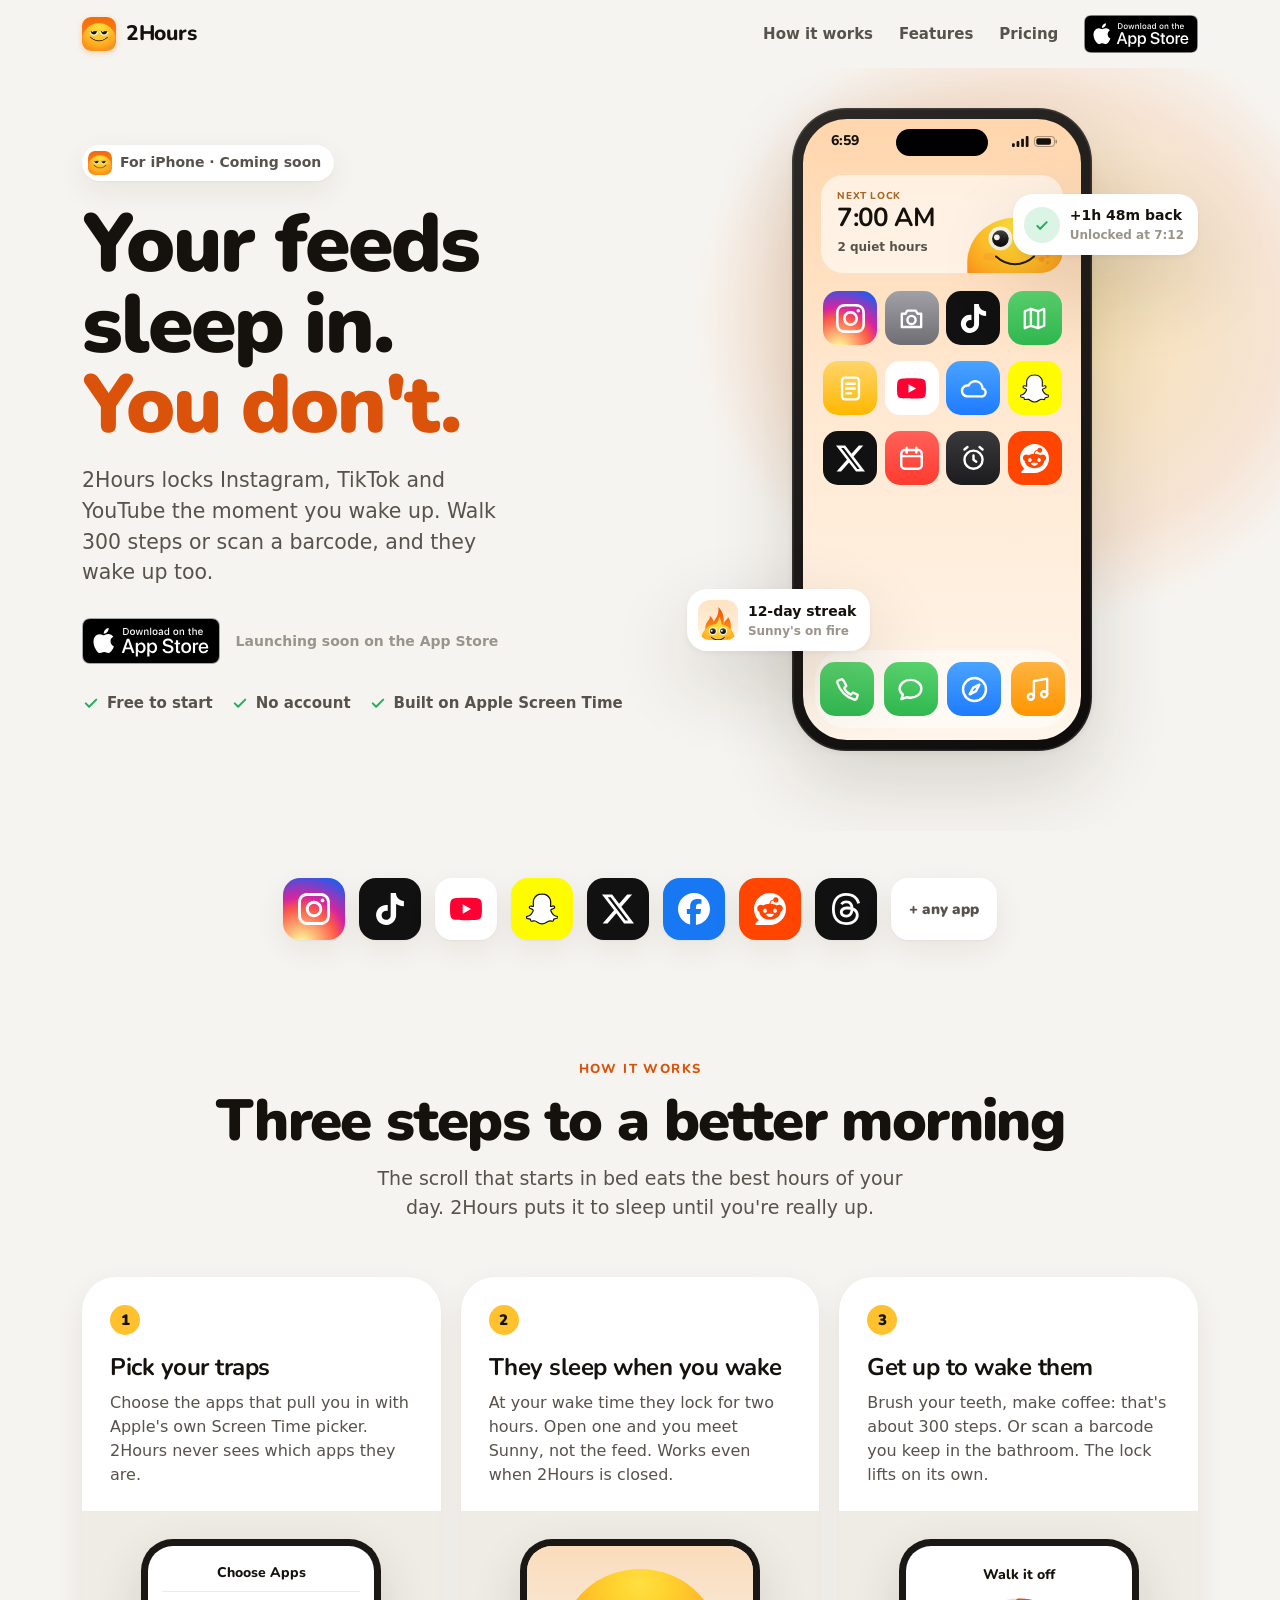
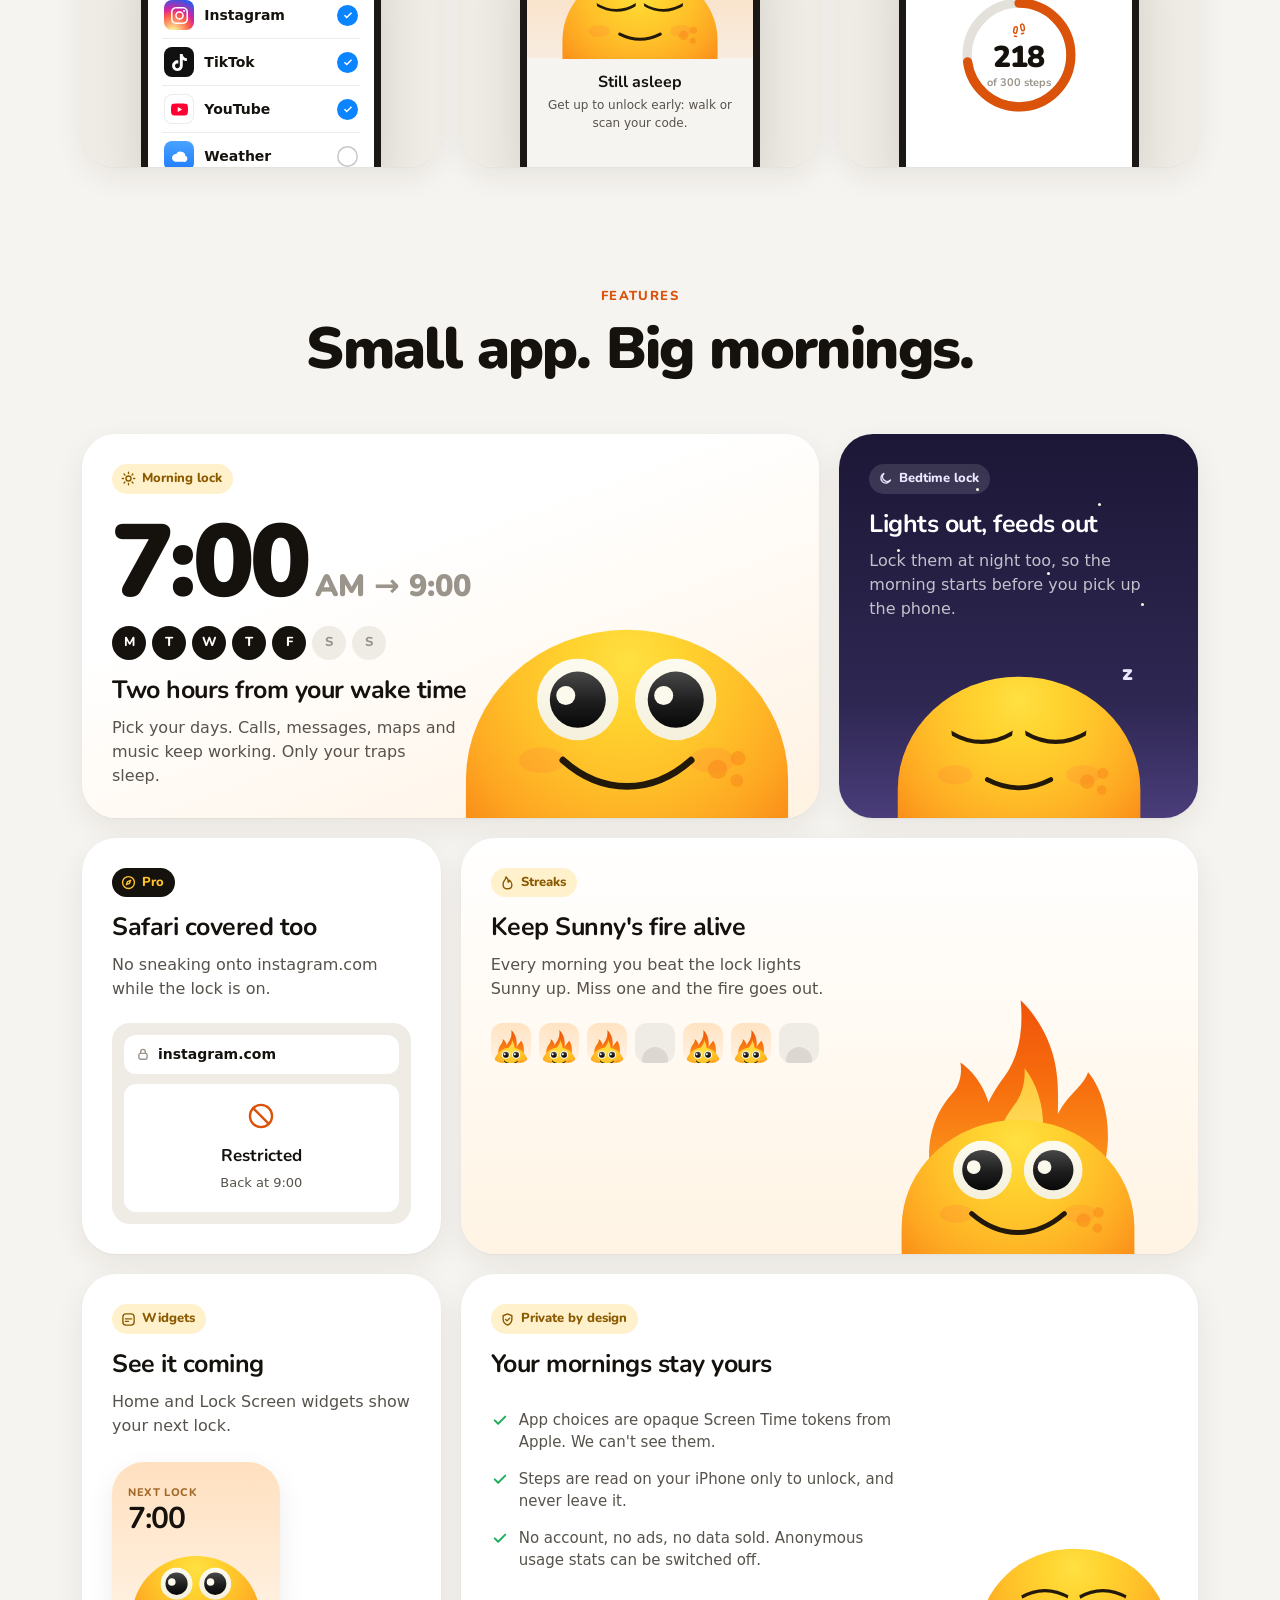
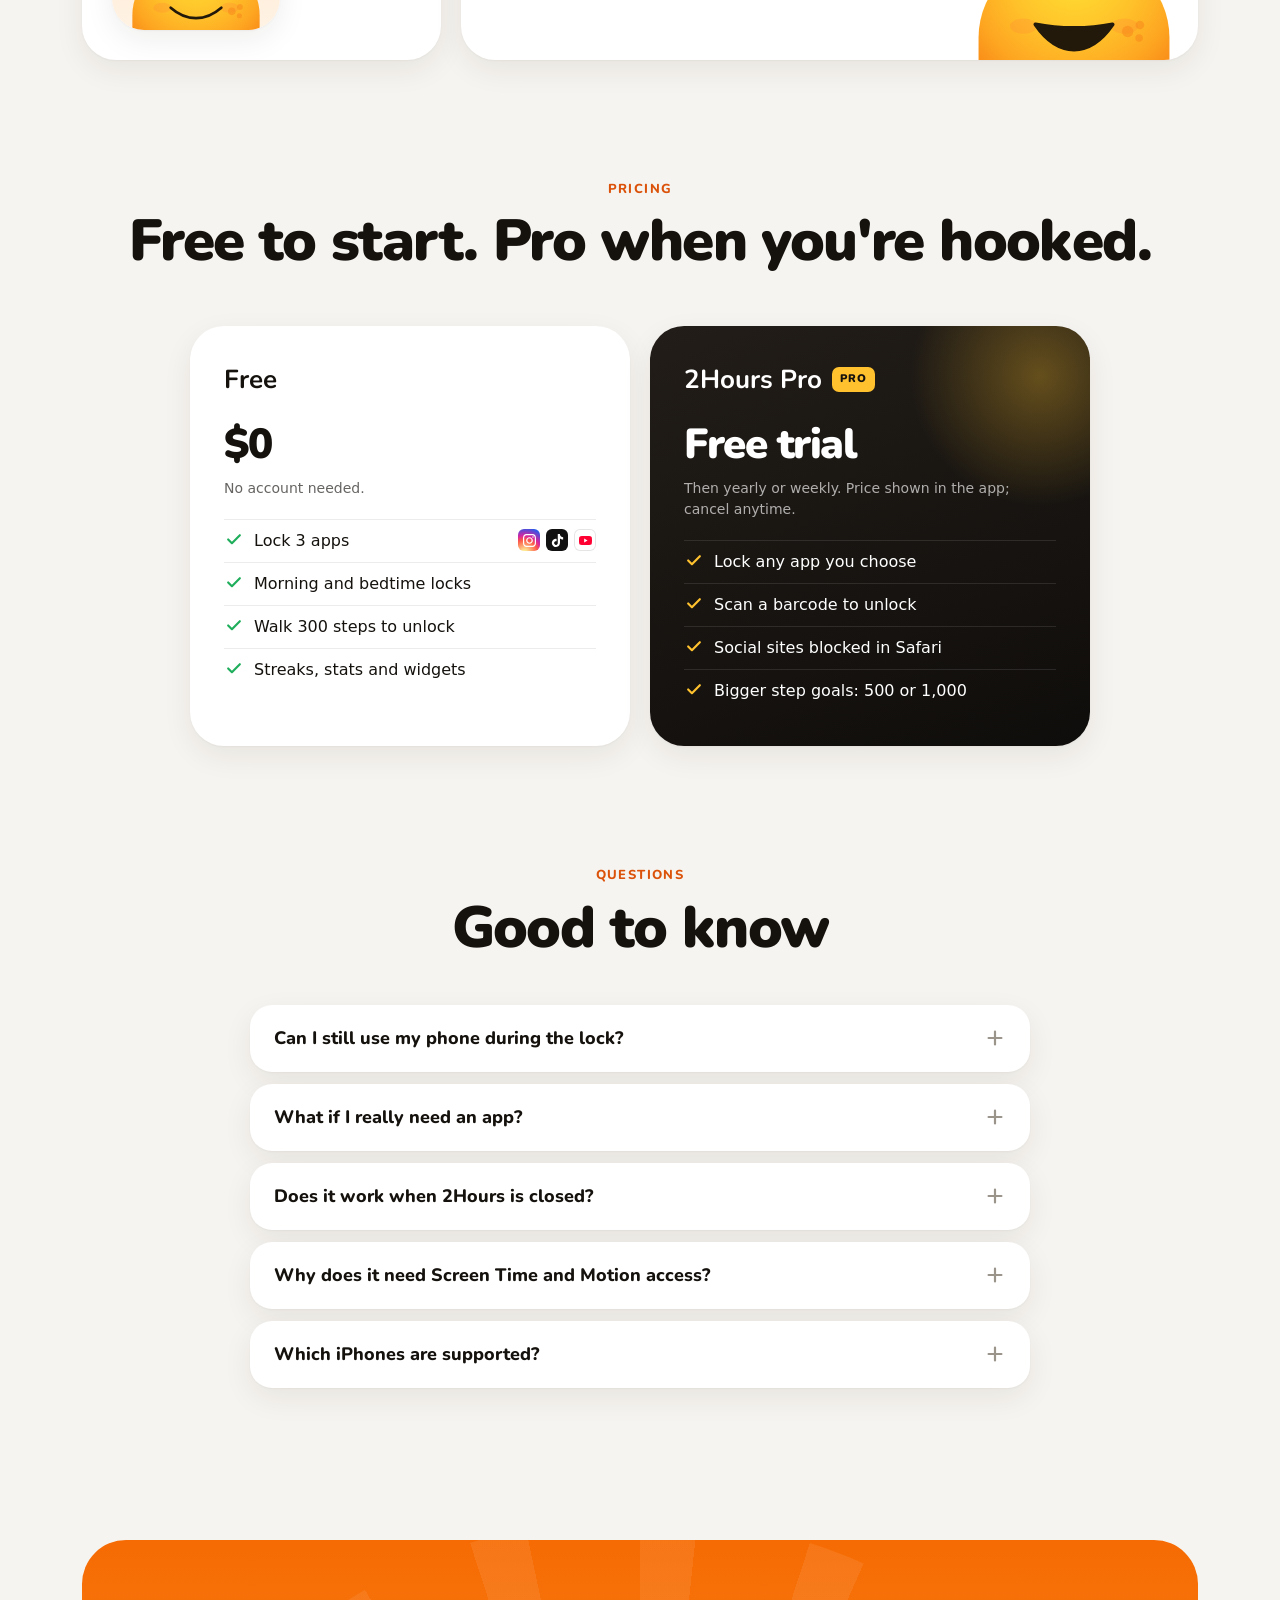
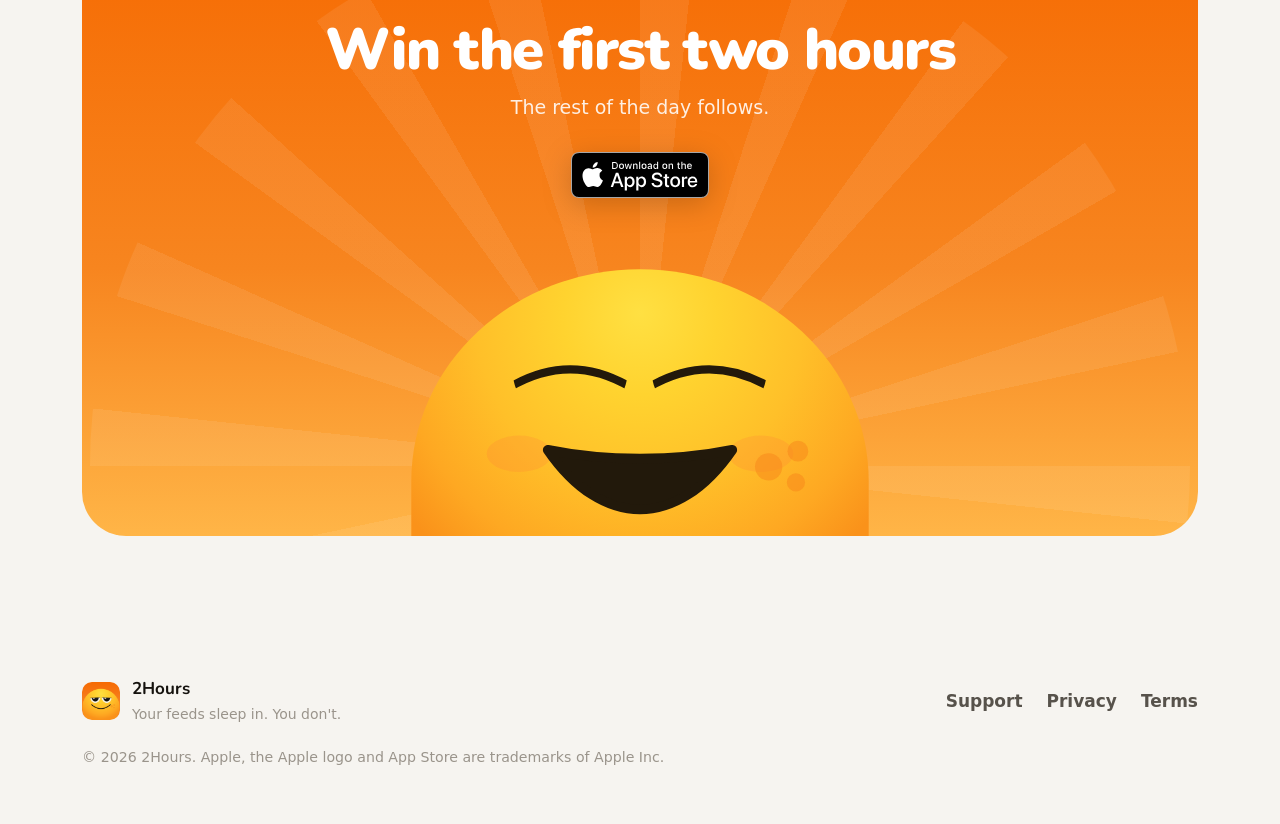
==== commit 4af7b95c: "Redesign: animated iPhone demo, App Store badge, real app icons, bento features, pricing, faster mot" ====
--- a/index.html
+++ b/index.html
@@ -3,150 +3,316 @@
 <head>
   <meta charset="utf-8" />
   <meta name="viewport" content="width=device-width, initial-scale=1, viewport-fit=cover" />
-  <title>2Hours: your feeds sleep in, you don't</title>
-  <meta name="description" content="2Hours locks Instagram, TikTok and the rest for the first two hours after you wake up. Walk 300 steps or scan a barcode to wake them early. For iPhone." />
-  <meta name="theme-color" content="#F4F3F0" />
+  <title>2Hours · Your feeds sleep in. You don't.</title>
+  <meta name="description" content="2Hours locks Instagram, TikTok and YouTube for the first two hours after you wake up. Walk 300 steps or scan a barcode to wake them early. For iPhone." />
+  <meta name="theme-color" content="#F6F4F0" />
   <link rel="icon" href="/assets/icon.png" />
   <link rel="apple-touch-icon" href="/assets/icon.png" />
-  <meta property="og:title" content="2Hours: your feeds sleep in, you don't" />
-  <meta property="og:description" content="The first two hours of your day, back. Social apps sleep until you're actually up." />
-  <meta property="og:image" content="/assets/sunny-awake.png" />
+  <meta property="og:title" content="2Hours · Your feeds sleep in. You don't." />
+  <meta property="og:description" content="Win back the first two hours of your day. Social apps sleep until you're actually up." />
+  <meta property="og:image" content="https://2hours-app.vercel.app/assets/sunny-awake.png" />
+  <meta name="twitter:card" content="summary_large_image" />
   <link rel="preconnect" href="https://fonts.googleapis.com" />
   <link rel="preconnect" href="https://fonts.gstatic.com" crossorigin />
   <link href="https://fonts.googleapis.com/css2?family=Nunito:wght@700;800;900&display=swap" rel="stylesheet" />
   <link rel="stylesheet" href="/styles.css" />
 </head>
 <body>
-  <header class="top">
+  <!-- UI icons (Lucide-style strokes, drawn for 2Hours) -->
+  <svg xmlns="http://www.w3.org/2000/svg" style="display:none">
+    <symbol id="i-lock" viewBox="0 0 24 24"><rect x="5" y="11" width="14" height="10" rx="2.5" /><path d="M8 11V8a4 4 0 0 1 8 0v3" /></symbol>
+    <symbol id="i-check" viewBox="0 0 24 24"><path d="M5 12.5l4.5 4.5L19 7.5" /></symbol>
+    <symbol id="i-plus" viewBox="0 0 24 24"><path d="M12 5v14M5 12h14" /></symbol>
+    <symbol id="i-moon" viewBox="0 0 24 24"><path d="M20 14.5A8 8 0 1 1 9.5 4a6.5 6.5 0 0 0 10.5 10.5Z" /></symbol>
+    <symbol id="i-sun" viewBox="0 0 24 24"><circle cx="12" cy="12" r="4" /><path d="M12 2v2M12 20v2M4.9 4.9l1.4 1.4M17.7 17.7l1.4 1.4M2 12h2M20 12h2M4.9 19.1l1.4-1.4M17.7 6.3l1.4-1.4" /></symbol>
+    <symbol id="i-steps" viewBox="0 0 24 24"><path d="M6 15.5c-1.4-.3-2.3-1.9-2-3.6l.6-3.5C5 6.6 6.5 5.4 7.8 5.7c1.3.3 2 2 1.6 3.8l-.8 3.6c-.4 1.7-1.3 2.7-2.6 2.4Z" /><path d="M5 19.5l3.2.7" /><path d="M18 11.5c1.4-.3 2.3-1.9 2-3.6l-.6-3.5C19 2.6 17.5 1.4 16.2 1.7c-1.3.3-2 2-1.6 3.8l.8 3.6c.4 1.7 1.3 2.7 2.6 2.4Z" /><path d="M19 15.5l-3.2.7" /></symbol>
+    <symbol id="i-barcode" viewBox="0 0 24 24"><path d="M3 7V5a2 2 0 0 1 2-2h2M17 3h2a2 2 0 0 1 2 2v2M21 17v2a2 2 0 0 1-2 2h-2M7 21H5a2 2 0 0 1-2-2v-2M7 8v8M10 8v8M13 8v8M17 8v8" /></symbol>
+    <symbol id="i-compass" viewBox="0 0 24 24"><circle cx="12" cy="12" r="9.5" /><path d="m15.5 8.5-2 5-5 2 2-5 5-2Z" /></symbol>
+    <symbol id="i-shield" viewBox="0 0 24 24"><path d="M12 3 5 6v5.5c0 4.3 2.9 7.7 7 9.5 4.1-1.8 7-5.2 7-9.5V6l-7-3Z" /><path d="m9 12 2.2 2.2L15.5 10" /></symbol>
+    <symbol id="i-ban" viewBox="0 0 24 24"><circle cx="12" cy="12" r="9.5" /><path d="M5.3 5.3l13.4 13.4" /></symbol>
+    <symbol id="i-flame" viewBox="0 0 24 24"><path d="M12 22c4 0 7-2.7 7-6.6 0-3.1-1.8-5.3-3.6-7.2-.3 1.9-1.3 3-2.4 3.4.4-3.2-.8-6.3-3.5-8.6-.1 3.2-1.4 5-3.1 6.9C5.3 11.3 5 13 5 15.4 5 19.3 8 22 12 22Z" /></symbol>
+    <symbol id="i-widget" viewBox="0 0 24 24"><rect x="3" y="3" width="18" height="18" rx="5" /><path d="M7 15h5M7 11h10" /></symbol>
+    <symbol id="i-camera" viewBox="0 0 24 24"><path d="M4 8h3l1.5-2.5h7L17 8h3v11H4z" /><circle cx="12" cy="13.2" r="3.4" /></symbol>
+    <symbol id="i-map" viewBox="0 0 24 24"><path d="m9 4-5 2v14l5-2 6 2 5-2V4l-5 2-6-2ZM9 4v14M15 6v14" /></symbol>
+    <symbol id="i-notes" viewBox="0 0 24 24"><rect x="5" y="3" width="14" height="18" rx="2.5" /><path d="M8.5 8h7M8.5 12h7M8.5 16h4" /></symbol>
+    <symbol id="i-cloud" viewBox="0 0 24 24"><path d="M7 18.5a4.5 4.5 0 1 1 .9-8.9A6 6 0 0 1 19.4 12 3.3 3.3 0 0 1 18 18.5H7Z" /></symbol>
+    <symbol id="i-cal" viewBox="0 0 24 24"><rect x="3.5" y="5" width="17" height="15.5" rx="3" /><path d="M3.5 10h17M8 3v4M16 3v4" /></symbol>
+    <symbol id="i-music" viewBox="0 0 24 24"><path d="M9 18V5l11-2v13" /><circle cx="6.5" cy="18" r="2.5" /><circle cx="17.5" cy="16" r="2.5" /></symbol>
+    <symbol id="i-alarm" viewBox="0 0 24 24"><circle cx="12" cy="13" r="7.5" /><path d="M12 9.5V13l2.3 1.6M4.5 4.5 7 2.5M19.5 4.5 17 2.5" /></symbol>
+    <symbol id="i-phone" viewBox="0 0 24 24"><path d="M7.5 3.5 5 4.2C4 4.5 3.4 5.6 3.7 6.6 5.6 13 11 18.4 17.4 20.3c1 .3 2.1-.3 2.4-1.3l.7-2.5-4-2-1.8 1.8c-2.4-1.1-4.3-3-5.5-5.5L11 9l-2-4-1.5-1.5Z" /></symbol>
+    <symbol id="i-chat" viewBox="0 0 24 24"><path d="M12 4c5 0 9 3.3 9 7.4s-4 7.4-9 7.4c-1 0-2-.1-2.9-.4L4.5 20l1.2-3.8C4 14.9 3 13.2 3 11.4 3 7.3 7 4 12 4Z" /></symbol>
+    <symbol id="i-safari" viewBox="0 0 24 24"><circle cx="12" cy="12" r="9.5" /><path d="m16 8-5.3 2.7L8 16l5.3-2.7L16 8Z" /></symbol>
+  </svg>
+
+  <header class="top" id="top">
     <div class="wrap">
       <a class="brand" href="/"><img src="/assets/icon.png" alt="" />2Hours</a>
       <nav>
-        <a href="#how">How it works</a>
-        <a href="#faq">FAQ</a>
-        <a class="btn light" href="#download">Get the app</a>
+        <a class="txt" href="#how">How it works</a>
+        <a class="txt" href="#features">Features</a>
+        <a class="txt" href="#pricing">Pricing</a>
+        <a class="badge-link" href="#get" aria-label="Download on the App Store, coming soon"><img src="/assets/appstore-badge.svg" alt="Download on the App Store" /></a>
       </nav>
     </div>
   </header>
 
   <main>
+    <!-- HERO -->
     <div class="hero">
-      <div class="wheel left" aria-hidden="true"><div class="nums">05<br />06<br /><b>07</b>08<br />09</div></div>
-      <div class="wheel right" aria-hidden="true"><div class="nums">50<br />55<br /><b>00</b>05<br />10</div></div>
-      <div class="wrap">
-        <div class="sun-stage">
-          <div class="zzz" aria-hidden="true"><span>z</span><span>z</span><span>z</span></div>
-          <img src="/assets/sunny-asleep.svg" alt="Sunny, the 2Hours mascot, asleep" width="708" height="440" />
-        </div>
-        <h1>Your feeds sleep in. You don't.</h1>
-        <p class="lead">2Hours locks Instagram, TikTok and the rest for the first two hours after you wake up. Walk or scan a barcode to wake them early.</p>
-        <div class="ctas" id="download">
-          <a class="btn" href="#download" aria-disabled="true">
-            <svg viewBox="0 0 24 24" fill="currentColor" aria-hidden="true"><path d="M16.37 12.65c-.02-2.2 1.8-3.26 1.88-3.31-1.03-1.5-2.62-1.7-3.18-1.73-1.35-.14-2.64.8-3.33.8-.69 0-1.75-.78-2.88-.76-1.48.02-2.85.86-3.61 2.19-1.54 2.67-.39 6.62 1.11 8.79.73 1.06 1.6 2.25 2.75 2.21 1.1-.04 1.52-.71 2.85-.71 1.33 0 1.71.71 2.88.69 1.19-.02 1.94-1.08 2.66-2.15.84-1.23 1.19-2.42 1.21-2.48-.03-.01-2.32-.89-2.34-3.54ZM14.2 6.17c.61-.74 1.02-1.76.91-2.78-.88.04-1.94.59-2.57 1.32-.56.65-1.06 1.69-.93 2.69.98.08 1.98-.5 2.59-1.23Z" /></svg>
-            Coming soon on the App Store
-          </a>
-        </div>
-        <span class="soon">For iPhone. Free to download, with an optional Pro subscription.</span>
+      <div class="wrap">
+        <div>
+          <span class="pill reveal"><img src="/assets/icon.png" alt="" />For iPhone · Coming soon</span>
+          <h1 class="reveal" style="--d:60ms"><span style="white-space:nowrap">Your feeds</span> <span style="white-space:nowrap">sleep in.</span><br /><span class="soft">You don't.</span></h1>
+          <p class="lead reveal" style="--d:120ms">2Hours locks Instagram, TikTok and YouTube the moment you wake up. Walk 300 steps or scan a barcode, and they wake up too.</p>
+          <div class="cta-row reveal" style="--d:180ms" id="get">
+            <a class="badge-link" href="#get" aria-label="Download on the App Store, coming soon"><img src="/assets/appstore-badge.svg" alt="Download on the App Store" /></a>
+            <span class="cta-note">Launching soon on the App Store</span>
+          </div>
+          <ul class="checks reveal" style="--d:240ms">
+            <li><svg viewBox="0 0 24 24" fill="none" stroke="currentColor" stroke-width="2.6" stroke-linecap="round" stroke-linejoin="round"><use href="#i-check" /></svg>Free to start</li>
+            <li><svg viewBox="0 0 24 24" fill="none" stroke="currentColor" stroke-width="2.6" stroke-linecap="round" stroke-linejoin="round"><use href="#i-check" /></svg>No account</li>
+            <li><svg viewBox="0 0 24 24" fill="none" stroke="currentColor" stroke-width="2.6" stroke-linecap="round" stroke-linejoin="round"><use href="#i-check" /></svg>Built on Apple Screen Time</li>
+          </ul>
+        </div>
+
+        <div class="stage reveal" style="--d:120ms">
+          <div class="float a"><div class="firetile"><img src="/assets/sunny-fire.svg" alt="" /></div><div>12-day streak<small>Sunny's on fire</small></div></div>
+          <div class="float b"><div class="okdot"><svg viewBox="0 0 24 24"><use href="#i-check" /></svg></div><div>+1h 48m back<small>Unlocked at 7:12</small></div></div>
+
+          <div class="iphone"><div class="screen phone" id="phone">
+            <div class="island"></div>
+            <div class="status">
+              <span class="clock"><span>6:59</span><span>7:00</span></span>
+              <span class="sys">
+                <svg viewBox="0 0 18 12" fill="currentColor"><rect x="0" y="8" width="3" height="4" rx="1" /><rect x="5" y="5.5" width="3" height="6.5" rx="1" /><rect x="10" y="3" width="3" height="9" rx="1" /><rect x="15" y="0" width="3" height="12" rx="1" /></svg>
+                <svg viewBox="0 0 26 12" fill="currentColor"><rect x="0.5" y="0.5" width="22" height="11" rx="3.5" fill="none" stroke="currentColor" opacity=".4" /><rect x="2.5" y="2.5" width="16" height="7" rx="2" /><rect x="23.5" y="4" width="1.6" height="4" rx=".8" opacity=".4" /></svg>
+              </span>
+            </div>
+
+            <div class="banner" id="b1"><img src="/assets/icon.png" alt="" /><div><b>2Hours · Feeds asleep</b><span>Back at 9:00. Get up to wake them early.</span></div></div>
+            <div class="banner" id="b2"><img src="/assets/icon.png" alt="" /><div><b>Unlocked early</b><span>Morning won. +1h 48m back.</span></div></div>
+
+            <div class="widget"><div class="wt"><small>Next lock</small><b>7:00 AM</b><em>2 quiet hours</em></div><img class="wsun" src="/assets/sunny-awake.svg" alt="" /></div>
+
+            <div class="grid">
+              <div class="app soc b-ig" style="--d:0ms"><svg viewBox="0 0 24 24"><use href="/assets/brands.svg#ig" /></svg><span class="lk"><svg viewBox="0 0 24 24"><use href="#i-lock" /></svg></span></div>
+              <div class="app b-n1 ui"><svg viewBox="0 0 24 24"><use href="#i-camera" /></svg></div>
+              <div class="app soc b-tt" style="--d:90ms"><svg viewBox="0 0 24 24"><use href="/assets/brands.svg#tt" /></svg><span class="lk"><svg viewBox="0 0 24 24"><use href="#i-lock" /></svg></span></div>
+              <div class="app b-n2 ui"><svg viewBox="0 0 24 24"><use href="#i-map" /></svg></div>
+              <div class="app b-n3 ui"><svg viewBox="0 0 24 24"><use href="#i-notes" /></svg></div>
+              <div class="app soc b-yt" style="--d:180ms"><svg viewBox="0 0 24 24"><use href="/assets/brands.svg#yt" /></svg><span class="lk"><svg viewBox="0 0 24 24"><use href="#i-lock" /></svg></span></div>
+              <div class="app b-n4 ui"><svg viewBox="0 0 24 24"><use href="#i-cloud" /></svg></div>
+              <div class="app soc b-sc" style="--d:270ms"><svg viewBox="0 0 24 24"><use href="/assets/brands.svg#sc" /></svg><span class="lk"><svg viewBox="0 0 24 24"><use href="#i-lock" /></svg></span></div>
+              <div class="app soc b-x" style="--d:360ms"><svg viewBox="0 0 24 24"><use href="/assets/brands.svg#x" /></svg><span class="lk"><svg viewBox="0 0 24 24"><use href="#i-lock" /></svg></span></div>
+              <div class="app b-n5 ui"><svg viewBox="0 0 24 24"><use href="#i-cal" /></svg></div>
+              <div class="app b-n7 ui"><svg viewBox="0 0 24 24"><use href="#i-alarm" /></svg></div>
+              <div class="app soc b-rd" style="--d:450ms"><svg viewBox="0 0 24 24"><use href="/assets/brands.svg#rd" /></svg><span class="lk"><svg viewBox="0 0 24 24"><use href="#i-lock" /></svg></span></div>
+            </div>
+            <div class="tap" id="tap"></div>
+
+            <div class="dock">
+              <div class="app b-n2 ui"><svg viewBox="0 0 24 24"><use href="#i-phone" /></svg></div>
+              <div class="app b-n2 ui"><svg viewBox="0 0 24 24"><use href="#i-chat" /></svg></div>
+              <div class="app b-n4 ui"><svg viewBox="0 0 24 24"><use href="#i-safari" /></svg></div>
+              <div class="app b-n6 ui"><svg viewBox="0 0 24 24"><use href="#i-music" /></svg></div>
+            </div>
+
+            <div class="shield" id="shield">
+              <div class="sky"><div class="faces"><img class="on" src="/assets/sunny-asleep.svg" alt="" /><img src="/assets/sunny-awake.svg" alt="" /><img src="/assets/sunny-happy.svg" alt="" /></div></div>
+              <h4><i class="b-ig"><svg viewBox="0 0 24 24"><use href="/assets/brands.svg#ig" /></svg></i>Instagram is asleep</h4>
+              <p>Walk 300 steps to wake it early</p>
+              <div class="ring">
+                <svg viewBox="0 0 134 134"><circle class="track" cx="67" cy="67" r="56" /><circle class="bar" id="bar" cx="67" cy="67" r="56" stroke-dasharray="352" stroke-dashoffset="352" /></svg>
+                <div class="num"><svg viewBox="0 0 24 24" fill="none" stroke="currentColor" stroke-width="2.2" stroke-linecap="round"><use href="#i-steps" /></svg><span id="steps">0</span><small>of 300 steps</small></div>
+                <div class="done"><svg viewBox="0 0 24 24"><use href="#i-check" /></svg></div>
+              </div>
+              <span class="chip"><svg viewBox="0 0 24 24" fill="none" stroke="currentColor" stroke-width="2" stroke-linecap="round"><use href="#i-barcode" /></svg>or scan your code</span>
+            </div>
+          </div></div>
+        </div>
       </div>
     </div>
 
+    <!-- LOGOS -->
+    <div class="logos">
+      <div class="wrap">
+        <p class="reveal">Puts these to sleep every morning</p>
+        <div class="row-icons">
+          <span class="ico b-ig reveal" style="--d:0ms"><svg viewBox="0 0 24 24"><use href="/assets/brands.svg#ig" /></svg></span>
+          <span class="ico b-tt reveal" style="--d:40ms"><svg viewBox="0 0 24 24"><use href="/assets/brands.svg#tt" /></svg></span>
+          <span class="ico b-yt reveal" style="--d:80ms"><svg viewBox="0 0 24 24"><use href="/assets/brands.svg#yt" /></svg></span>
+          <span class="ico b-sc reveal" style="--d:120ms"><svg viewBox="0 0 24 24"><use href="/assets/brands.svg#sc" /></svg></span>
+          <span class="ico b-x reveal" style="--d:160ms"><svg viewBox="0 0 24 24"><use href="/assets/brands.svg#x" /></svg></span>
+          <span class="ico b-fb reveal" style="--d:200ms"><svg viewBox="0 0 24 24"><use href="/assets/brands.svg#fb" /></svg></span>
+          <span class="ico b-rd reveal" style="--d:240ms"><svg viewBox="0 0 24 24"><use href="/assets/brands.svg#rd" /></svg></span>
+          <span class="ico b-th reveal" style="--d:280ms"><svg viewBox="0 0 24 24"><use href="/assets/brands.svg#th" /></svg></span>
+          <span class="ico plus reveal" style="--d:320ms">+ any app</span>
+        </div>
+      </div>
+    </div>
+
+    <!-- HOW -->
     <section id="how">
-      <div class="wrap">
-        <div class="eyebrow">How it works</div>
-        <h2>Two calm hours, every morning</h2>
-        <p class="sub">The scroll that starts in bed eats the best hours of your day. 2Hours puts it to sleep until you're really up.</p>
-        <div class="steps">
-          <div class="step">
-            <div class="n">1</div>
-            <h3>Pick your traps</h3>
-            <p>Choose the apps that pull you in with Apple's own Screen Time picker. 2Hours never sees which apps they are.</p>
-            <div class="art">
-              <div class="icons">
-                <div class="ic" style="background:linear-gradient(45deg,#feda75,#fa7e1e,#d62976,#962fbf)"></div>
-                <div class="ic" style="background:#111"></div>
-                <div class="ic" style="background:#fff;border:1px solid #e3e0db"></div>
-                <div class="ic" style="background:#fffc00"></div>
+      <div class="wrap center">
+        <div class="eyebrow reveal">How it works</div>
+        <h2 class="reveal" style="--d:60ms">Three steps to a better morning</h2>
+        <p class="sub reveal" style="--d:120ms">The scroll that starts in bed eats the best hours of your day. 2Hours puts it to sleep until you're really up.</p>
+      </div>
+      <div class="wrap">
+        <div class="how">
+          <article class="card reveal">
+            <div class="txt"><span class="n">1</span><h3>Pick your traps</h3><p>Choose the apps that pull you in with Apple's own Screen Time picker. 2Hours never sees which apps they are.</p></div>
+            <div class="vis"><div class="mini">
+              <div class="ttl">Choose Apps</div>
+              <div class="li"><span class="ico b-ig"><svg viewBox="0 0 24 24"><use href="/assets/brands.svg#ig" /></svg></span>Instagram<span class="ck"><svg viewBox="0 0 24 24"><use href="#i-check" /></svg></span></div>
+              <div class="li"><span class="ico b-tt"><svg viewBox="0 0 24 24"><use href="/assets/brands.svg#tt" /></svg></span>TikTok<span class="ck"><svg viewBox="0 0 24 24"><use href="#i-check" /></svg></span></div>
+              <div class="li"><span class="ico b-yt" style="box-shadow:inset 0 0 0 1px rgba(0,0,0,.08)"><svg viewBox="0 0 24 24"><use href="/assets/brands.svg#yt" /></svg></span>YouTube<span class="ck"><svg viewBox="0 0 24 24"><use href="#i-check" /></svg></span></div>
+              <div class="li"><span class="ico b-n4 ui"><svg viewBox="0 0 24 24"><use href="#i-cloud" /></svg></span>Weather<span class="ck off"></span></div>
+            </div></div>
+          </article>
+          <article class="card reveal" style="--d:80ms">
+            <div class="txt"><span class="n">2</span><h3>They sleep when you wake</h3><p>At your wake time they lock for two hours. Open one and you meet Sunny, not the feed. Works even when 2Hours is closed.</p></div>
+            <div class="vis"><div class="mini sh">
+              <div class="sky"><img src="/assets/sunny-asleep.svg" alt="" /></div>
+              <b>Still asleep</b><span>Get up to unlock early: walk or scan your code.</span>
+            </div></div>
+          </article>
+          <article class="card reveal" style="--d:160ms">
+            <div class="txt"><span class="n">3</span><h3>Get up to wake them</h3><p>Brush your teeth, make coffee: that's about 300 steps. Or scan a barcode you keep in the bathroom. The lock lifts on its own.</p></div>
+            <div class="vis"><div class="mini st">
+              <div class="ttl">Walk it off</div>
+              <div class="ring"><svg viewBox="0 0 134 134"><circle class="track" cx="67" cy="67" r="56" /><circle class="bar" cx="67" cy="67" r="56" stroke-dasharray="352" stroke-dashoffset="96" /></svg><div class="num"><svg viewBox="0 0 24 24" fill="none" stroke="currentColor" stroke-width="2.2" stroke-linecap="round"><use href="#i-steps" /></svg>218<small>of 300 steps</small></div></div>
+            </div></div>
+          </article>
+        </div>
+      </div>
+    </section>
+
+    <!-- FEATURES -->
+    <section id="features" style="padding-top:20px">
+      <div class="wrap center">
+        <div class="eyebrow reveal">Features</div>
+        <h2 class="reveal" style="--d:60ms">Small app. Big mornings.</h2>
+      </div>
+      <div class="wrap">
+        <div class="bento">
+          <div class="tile morning w2 reveal">
+            <span class="tag"><svg viewBox="0 0 24 24"><use href="#i-sun" /></svg>Morning lock</span>
+            <div class="bigtime">7:00<small>AM → 9:00</small></div>
+            <div class="days"><span class="on">M</span><span class="on">T</span><span class="on">W</span><span class="on">T</span><span class="on">F</span><span>S</span><span>S</span></div>
+            <h3>Two hours from your wake time</h3>
+            <p>Pick your days. Calls, messages, maps and music keep working. Only your traps sleep.</p>
+            <img class="sunny" src="/assets/sunny-awake.svg" alt="" />
+          </div>
+          <div class="tile night reveal" style="--d:80ms">
+            <div class="stars"><i style="left:16%;top:30%"></i><i style="left:72%;top:18%;animation-delay:-1s"></i><i style="left:84%;top:44%;animation-delay:-2s"></i><i style="left:38%;top:14%;animation-delay:-.5s"></i><i style="left:58%;top:36%;animation-delay:-1.6s"></i></div>
+            <span class="tag"><svg viewBox="0 0 24 24"><use href="#i-moon" /></svg>Bedtime lock</span>
+            <h3>Lights out, feeds out</h3>
+            <p>Lock them at night too, so the morning starts before you pick up the phone.</p>
+            <span class="zz">z</span>
+            <img class="sunny" src="/assets/sunny-asleep.svg" alt="" />
+          </div>
+          <div class="tile reveal">
+            <span class="tag pro"><svg viewBox="0 0 24 24"><use href="#i-compass" /></svg>Pro</span>
+            <h3>Safari covered too</h3>
+            <p>No sneaking onto instagram.com while the lock is on.</p>
+            <div class="safari">
+              <div class="bar"><svg viewBox="0 0 24 24"><use href="#i-lock" /></svg>instagram.com</div>
+              <div class="blocked"><svg viewBox="0 0 24 24"><use href="#i-ban" /></svg><b>Restricted</b><span>Back at 9:00</span></div>
+            </div>
+          </div>
+          <div class="tile streak w2 reveal" style="--d:80ms">
+            <div>
+              <span class="tag"><svg viewBox="0 0 24 24"><use href="#i-flame" /></svg>Streaks</span>
+              <h3>Keep Sunny's fire alive</h3>
+              <p>Every morning you beat the lock lights Sunny up. Miss one and the fire goes out.</p>
+              <div class="week">
+                <span><img src="/assets/sunny-fire.svg" alt="" /></span><span><img src="/assets/sunny-fire.svg" alt="" /></span><span><img src="/assets/sunny-fire.svg" alt="" /></span><span class="miss"></span><span><img src="/assets/sunny-fire.svg" alt="" /></span><span><img src="/assets/sunny-fire.svg" alt="" /></span><span class="miss"></span>
               </div>
             </div>
-          </div>
-          <div class="step">
-            <div class="n">2</div>
-            <h3>They sleep when you wake</h3>
-            <p>At your wake time the apps lock for two hours. Open one and you meet Sunny instead of the feed. It works even when 2Hours is closed.</p>
-            <div class="art">
-              <div class="icons">
-                <div class="ic locked" style="background:linear-gradient(45deg,#feda75,#fa7e1e,#d62976,#962fbf)"></div>
-                <div class="ic locked" style="background:#111"></div>
-                <div class="ic locked" style="background:#fff;border:1px solid #e3e0db"></div>
-                <div class="ic locked" style="background:#fffc00"></div>
-              </div>
-            </div>
-          </div>
-          <div class="step">
-            <div class="n">3</div>
-            <h3>Get up to wake them</h3>
-            <p>Walk 300 steps (brush your teeth, make coffee) or scan a barcode you registered in your bathroom. The lock lifts on its own.</p>
-            <div class="art">
-              <div class="walk">
-                <div class="ring"><div>218<small>of 300 steps</small></div></div>
-              </div>
-            </div>
-          </div>
-        </div>
-      </div>
-    </section>
-
-    <section>
-      <div class="wrap">
-        <div class="eyebrow">Made for real mornings</div>
-        <h2>Everything stays simple</h2>
-        <div class="features">
-          <div class="feature"><div class="em">🌅</div><div><h3>Morning lock</h3><p>Two hours from your wake time, on the days you choose. Free.</p></div></div>
-          <div class="feature"><div class="em">🌙</div><div><h3>Bedtime lock</h3><p>Feeds go to sleep at night too, so the morning starts before you pick up the phone.</p></div></div>
-          <div class="feature"><div class="em">🚶</div><div><h3>Walk or scan to unlock</h3><p>Steps are counted by your iPhone's motion chip. Scan-to-unlock uses any barcode you choose.</p></div></div>
-          <div class="feature"><div class="em">🧭</div><div><h3>Safari covered too</h3><p>With Pro, social sites are blocked in Safari and in-app browsers while the lock is on.</p></div></div>
-        </div>
-      </div>
-    </section>
-
-    <section>
-      <div class="wrap streak">
-        <div class="fire-card"><img src="/assets/sunny-fire.svg" alt="Sunny with a crown of fire, the 2Hours streak buddy" width="756" height="790" /></div>
-        <div>
-          <div class="eyebrow">Streaks</div>
-          <h2>Keep Sunny's fire alive</h2>
-          <p class="sub">Every morning you beat the lock lights Sunny up. Miss one and the fire goes out. Simple, a little silly, and it works.</p>
-        </div>
-      </div>
-    </section>
-
-    <section class="privacy-band">
-      <div class="narrow">
-        <div class="sky-tile"><img src="/assets/sunny-happy.svg" alt="" width="708" height="440" /></div>
-        <h3>Private by design</h3>
-        <p>Your app choices are opaque Screen Time tokens from Apple, your steps are read on your iPhone, and your scan code never leaves it. No account, no ads, no data sold. <a href="/privacy">Read the privacy policy</a>.</p>
-      </div>
-    </section>
-
-    <section id="faq">
-      <div class="wrap">
-        <div class="eyebrow">Questions</div>
-        <h2>Good to know</h2>
+            <div class="firebox"><img src="/assets/sunny-fire.svg" alt="Sunny with a crown of fire" /></div>
+          </div>
+          <div class="tile reveal">
+            <span class="tag"><svg viewBox="0 0 24 24"><use href="#i-widget" /></svg>Widgets</span>
+            <h3>See it coming</h3>
+            <p>Home and Lock Screen widgets show your next lock.</p>
+            <div class="widgetmock"><small>Next lock</small><b>7:00</b><img src="/assets/sunny-awake.svg" alt="" /></div>
+          </div>
+          <div class="tile privacy w2 reveal" style="--d:80ms">
+            <span class="tag"><svg viewBox="0 0 24 24"><use href="#i-shield" /></svg>Private by design</span>
+            <h3>Your mornings stay yours</h3>
+            <ul>
+              <li><svg viewBox="0 0 24 24"><use href="#i-check" /></svg>App choices are opaque Screen Time tokens from Apple. We can't see them.</li>
+              <li><svg viewBox="0 0 24 24"><use href="#i-check" /></svg>Steps are read on your iPhone only to unlock, and never leave it.</li>
+              <li><svg viewBox="0 0 24 24"><use href="#i-check" /></svg>No account, no ads, no data sold. Anonymous usage stats can be switched off.</li>
+            </ul>
+            <img class="sunny" src="/assets/sunny-happy.svg" alt="" />
+          </div>
+        </div>
+      </div>
+    </section>
+
+    <!-- PRICING -->
+    <section id="pricing" style="padding-top:20px">
+      <div class="wrap center">
+        <div class="eyebrow reveal">Pricing</div>
+        <h2 class="reveal" style="--d:60ms">Free to start. Pro when you're hooked.</h2>
+      </div>
+      <div class="wrap">
+        <div class="plans">
+          <div class="plan reveal">
+            <h3>Free</h3>
+            <div class="price">$0</div>
+            <p class="note">No account needed.</p>
+            <ul>
+              <li><svg viewBox="0 0 24 24"><use href="#i-check" /></svg>Lock 3 apps<span class="ics"><i class="b-ig"><svg viewBox="0 0 24 24"><use href="/assets/brands.svg#ig" /></svg></i><i class="b-tt"><svg viewBox="0 0 24 24"><use href="/assets/brands.svg#tt" /></svg></i><i class="b-yt" style="box-shadow:inset 0 0 0 1px rgba(0,0,0,.1)"><svg viewBox="0 0 24 24"><use href="/assets/brands.svg#yt" /></svg></i></span></li>
+              <li><svg viewBox="0 0 24 24"><use href="#i-check" /></svg>Morning and bedtime locks</li>
+              <li><svg viewBox="0 0 24 24"><use href="#i-check" /></svg>Walk 300 steps to unlock</li>
+              <li><svg viewBox="0 0 24 24"><use href="#i-check" /></svg>Streaks, stats and widgets</li>
+            </ul>
+          </div>
+          <div class="plan pro reveal" style="--d:80ms">
+            <div class="glow"></div>
+            <h3>2Hours Pro <span class="probadge">PRO</span></h3>
+            <div class="price">Free trial</div>
+            <p class="note">Then yearly or weekly. Price shown in the app; cancel anytime.</p>
+            <ul>
+              <li><svg viewBox="0 0 24 24"><use href="#i-check" /></svg>Lock any app you choose</li>
+              <li><svg viewBox="0 0 24 24"><use href="#i-check" /></svg>Scan a barcode to unlock</li>
+              <li><svg viewBox="0 0 24 24"><use href="#i-check" /></svg>Social sites blocked in Safari</li>
+              <li><svg viewBox="0 0 24 24"><use href="#i-check" /></svg>Bigger step goals: 500 or 1,000</li>
+            </ul>
+          </div>
+        </div>
+      </div>
+    </section>
+
+    <!-- FAQ -->
+    <section id="faq" style="padding-top:20px">
+      <div class="wrap center">
+        <div class="eyebrow reveal">Questions</div>
+        <h2 class="reveal" style="--d:60ms">Good to know</h2>
+      </div>
+      <div class="wrap">
         <div class="faq">
-          <details><summary>Is 2Hours free?</summary><p>Yes. The morning lock, the bedtime lock and walking to unlock are free. 2Hours Pro is an optional subscription that adds unlimited apps, scan-to-unlock, Safari blocking and bigger step goals. It starts with a free trial; the price is shown in the app before you subscribe, and you can cancel anytime in Settings › Apple ID › Subscriptions.</p></details>
-          <details><summary>Can I still use my phone during the lock?</summary><p>Of course. Calls, messages, maps, music and every app you didn't pick work as usual. Only the apps you chose sleep.</p></details>
-          <details><summary>What if I really need an app?</summary><p>Get up and walk 300 steps, or scan your code. That's the point: a small action that wakes you up. The lock also ends on its own after two hours.</p></details>
-          <details><summary>Does it work when 2Hours is closed?</summary><p>Yes. 2Hours uses Apple's Screen Time framework, so iOS applies and removes the lock on schedule even if the app isn't running.</p></details>
-          <details><summary>Which devices are supported?</summary><p>iPhone with iOS 16.4 or later. Screen Time permission is required to lock apps.</p></details>
-        </div>
-      </div>
-    </section>
-
+          <details class="reveal"><summary>Can I still use my phone during the lock?<svg viewBox="0 0 24 24"><use href="#i-plus" /></svg></summary><div class="ans"><p>Of course. Calls, messages, maps, music and every app you didn't pick work as usual. Only the apps you chose sleep.</p></div></details>
+          <details class="reveal"><summary>What if I really need an app?<svg viewBox="0 0 24 24"><use href="#i-plus" /></svg></summary><div class="ans"><p>Get up and walk 300 steps, or scan your code. That's the point: a small action that wakes you up. The lock also ends on its own after two hours.</p></div></details>
+          <details class="reveal"><summary>Does it work when 2Hours is closed?<svg viewBox="0 0 24 24"><use href="#i-plus" /></svg></summary><div class="ans"><p>Yes. 2Hours uses Apple's Screen Time framework, so iOS applies and removes the lock on schedule even when the app isn't running.</p></div></details>
+          <details class="reveal"><summary>Why does it need Screen Time and Motion access?<svg viewBox="0 0 24 24"><use href="#i-plus" /></svg></summary><div class="ans"><p>Screen Time lets iOS lock the apps you pick. Motion &amp; Fitness counts your steps for the walk-to-unlock. Both stay on your iPhone. Details in the <a href="/privacy">Privacy Policy</a>.</p></div></details>
+          <details class="reveal"><summary>Which iPhones are supported?<svg viewBox="0 0 24 24"><use href="#i-plus" /></svg></summary><div class="ans"><p>Any iPhone on iOS 16.4 or later.</p></div></details>
+        </div>
+      </div>
+    </section>
+
+    <!-- FINAL -->
     <section class="final">
       <div class="wrap">
-        <div class="card">
+        <div class="card reveal">
+          <div class="rays"></div>
           <h2>Win the first two hours</h2>
           <p class="sub">The rest of the day follows.</p>
-          <img src="/assets/sunny-awake.svg" alt="" width="708" height="440" />
+          <a class="badge-link" href="#get" aria-label="Download on the App Store, coming soon"><img src="/assets/appstore-badge.svg" alt="Download on the App Store" /></a>
+          <img class="sunny" src="/assets/sunny-happy.svg" alt="Sunny, the 2Hours mascot" />
         </div>
       </div>
     </section>
@@ -154,10 +320,12 @@
 
   <footer>
     <div class="wrap">
-      <div class="foot-brand"><b>2Hours</b><span>Your feeds sleep in. You don't.</span></div>
+      <div class="foot-brand"><img src="/assets/icon.png" alt="" /><div><b>2Hours</b><span>Your feeds sleep in. You don't.</span></div></div>
       <div class="links"><a href="/support">Support</a><a href="/privacy">Privacy</a><a href="/terms">Terms</a></div>
-      <small>© 2026 2Hours</small>
+      <small>© 2026 2Hours. Apple, the Apple logo and App Store are trademarks of Apple Inc.</small>
     </div>
   </footer>
+
+  <script src="/app.js" defer></script>
 </body>
 </html>
--- a/styles.css
+++ b/styles.css
@@ -1,179 +1,339 @@
+/* 2Hours site. Tokens mirror the app (src/theme.ts). */
 :root {
-  --bg: #f4f3f0;
+  --bg: #f6f4f0;
+  --bg2: #efece6;
   --card: #ffffff;
-  --sunken: #ecebe7;
-  --ink: #16130f;
-  --ink2: #5a554e;
-  --mute: #9c968e;
-  --line: #e3e0db;
+  --ink: #15120e;
+  --ink2: #57524b;
+  --mute: #9a948b;
+  --line: rgba(21, 18, 14, 0.08);
   --cta: #db520a;
   --orange: #f66b03;
   --sun: #ffc22e;
-  --sun-soft: #fff0c9;
-  --rounded: ui-rounded, 'SF Pro Rounded', 'Nunito', system-ui, -apple-system, sans-serif;
-  --text: -apple-system, BlinkMacSystemFont, 'SF Pro Text', 'Inter', 'Segoe UI', system-ui, sans-serif;
+  --sun-soft: #fff1cc;
+  --night: #1c1736;
+  --night2: #2e2752;
+  --green: #1fae5b;
+  --r-xl: 34px;
+  --shadow: 0 1px 2px rgba(40, 28, 12, 0.04), 0 10px 30px rgba(40, 28, 12, 0.07);
+  --shadow-lg: 0 2px 6px rgba(40, 28, 12, 0.05), 0 30px 80px rgba(40, 28, 12, 0.16);
+  --rounded: ui-rounded, 'SF Pro Rounded', 'Nunito', system-ui, sans-serif;
+  --text: -apple-system, BlinkMacSystemFont, 'SF Pro Text', 'Inter', system-ui, 'Segoe UI', sans-serif;
+  --out: cubic-bezier(0.23, 1, 0.32, 1);
+  --inout: cubic-bezier(0.77, 0, 0.175, 1);
 }
 
 * { box-sizing: border-box; }
-html { -webkit-text-size-adjust: 100%; scroll-behavior: smooth; }
-body {
-  margin: 0;
-  background: var(--bg);
-  color: var(--ink);
-  font-family: var(--text);
-  font-size: 17px;
-  line-height: 1.55;
-  -webkit-font-smoothing: antialiased;
-  overflow-x: hidden;
-}
+html { -webkit-text-size-adjust: 100%; }
+body { margin: 0; background: var(--bg); color: var(--ink); font-family: var(--text); font-size: 17px; line-height: 1.5; -webkit-font-smoothing: antialiased; overflow-x: hidden; }
 a { color: inherit; }
 img { max-width: 100%; height: auto; display: block; }
-
-.wrap { max-width: 1120px; margin: 0 auto; padding: 0 20px; }
-.narrow { max-width: 720px; margin: 0 auto; padding: 0 20px; }
+.wrap { max-width: 1160px; margin: 0 auto; padding: 0 22px; }
+.narrow { max-width: 720px; margin: 0 auto; padding: 0 22px; }
 
 /* ---------- Header ---------- */
-.top {
-  position: sticky; top: 0; z-index: 10;
-  background: color-mix(in srgb, var(--bg) 88%, transparent);
-  backdrop-filter: saturate(1.4) blur(14px);
-  -webkit-backdrop-filter: saturate(1.4) blur(14px);
+.top { position: sticky; top: 0; z-index: 50; transition: background 0.25s var(--out), box-shadow 0.25s var(--out); }
+.top.scrolled { background: rgba(246, 244, 240, 0.82); backdrop-filter: saturate(1.6) blur(18px); -webkit-backdrop-filter: saturate(1.6) blur(18px); box-shadow: 0 1px 0 var(--line); }
+.top .wrap { display: flex; align-items: center; justify-content: space-between; height: 68px; }
+.brand { display: flex; align-items: center; gap: 10px; text-decoration: none; font-family: var(--rounded); font-weight: 800; font-size: 21px; letter-spacing: -0.3px; }
+.brand img { width: 34px; height: 34px; border-radius: 9px; box-shadow: 0 2px 6px rgba(246, 107, 3, 0.25); }
+.top nav { display: flex; gap: 26px; align-items: center; }
+.top nav a { text-decoration: none; color: var(--ink2); font-weight: 600; font-size: 15px; transition: color 0.15s; }
+.top nav a:hover { color: var(--ink); }
+.badge-link { display: inline-block; line-height: 0; border-radius: 9px; transition: transform 0.15s var(--out); }
+.badge-link:hover { transform: translateY(-1px); }
+.badge-link:active { transform: scale(0.97); }
+.badge-link img { height: 46px; width: auto; }
+.top .badge-link img { height: 38px; }
+@media (max-width: 720px) { .top nav a.txt { display: none; } }
+
+/* ---------- Reveal on scroll ---------- */
+.reveal { opacity: 0; transform: translateY(18px); transition: opacity 0.5s var(--out), transform 0.5s var(--out); transition-delay: var(--d, 0ms); }
+.reveal.in { opacity: 1; transform: none; }
+
+/* ---------- Hero ---------- */
+.hero { position: relative; padding: 30px 0 70px; overflow: hidden; }
+.hero::before { content: ''; position: absolute; right: -200px; top: -160px; width: 900px; height: 820px; z-index: -1; background: radial-gradient(closest-side, rgba(255, 194, 46, 0.34), rgba(246, 107, 3, 0.12) 55%, transparent 75%); }
+.hero .wrap { display: grid; grid-template-columns: 1.05fr 0.95fr; gap: 40px; align-items: center; }
+.pill { display: inline-flex; align-items: center; gap: 8px; padding: 6px 13px 6px 6px; border-radius: 999px; background: var(--card); box-shadow: var(--shadow); font-size: 14px; font-weight: 600; color: var(--ink2); }
+.pill img { width: 24px; height: 24px; border-radius: 7px; }
+h1 { text-wrap: balance; font-family: var(--rounded); font-weight: 900; letter-spacing: -2px; font-size: clamp(46px, 6.4vw, 84px); line-height: 0.98; margin: 22px 0 20px; }
+h1 .soft { color: var(--cta); }
+.lead { font-size: clamp(18px, 1.6vw, 21px); color: var(--ink2); max-width: 32ch; margin: 0 0 30px; }
+.cta-row { display: flex; align-items: center; gap: 16px; flex-wrap: wrap; }
+.cta-note { font-size: 14px; color: var(--mute); font-weight: 600; }
+.checks { display: flex; gap: 18px; flex-wrap: wrap; margin: 28px 0 0; padding: 0; list-style: none; }
+.checks li { display: flex; align-items: center; gap: 7px; font-size: 15px; font-weight: 600; color: var(--ink2); }
+.checks svg { width: 18px; height: 18px; color: var(--green); }
+@media (max-width: 920px) {
+  .hero .wrap { grid-template-columns: 1fr; text-align: center; }
+  .lead { margin-left: auto; margin-right: auto; }
+  .cta-row, .checks { justify-content: center; }
 }
-.top .wrap { display: flex; align-items: center; justify-content: space-between; height: 72px; }
-.brand { display: flex; align-items: center; gap: 10px; text-decoration: none; font-family: var(--rounded); font-weight: 800; font-size: 22px; letter-spacing: -0.4px; }
-.brand img { width: 36px; height: 36px; border-radius: 9px; }
-.top nav { display: flex; gap: 22px; align-items: center; }
-.top nav a { text-decoration: none; color: var(--ink2); font-weight: 600; font-size: 15px; }
-.top nav a:hover { color: var(--ink); }
-
-.btn {
-  display: inline-flex; align-items: center; gap: 10px;
-  padding: 14px 22px; border-radius: 999px;
-  background: var(--ink); color: #fff; text-decoration: none;
-  font-family: var(--rounded); font-weight: 800; font-size: 17px;
-  transition: transform 0.15s ease-out, background 0.15s ease-out;
+
+/* ---------- iPhone ---------- */
+.stage { position: relative; display: flex; justify-content: center; padding: 10px 0; }
+.iphone { position: relative; width: 300px; aspect-ratio: 9 / 19.3; border-radius: 54px; padding: 11px; background: linear-gradient(145deg, #2c2926, #0e0c0b); box-shadow: var(--shadow-lg), inset 0 0 0 1.5px rgba(255, 255, 255, 0.1); }
+.screen { position: relative; width: 100%; height: 100%; border-radius: 44px; overflow: hidden; background: linear-gradient(180deg, #ffd6ad 0%, #ffe8d1 45%, #fff5ea 100%); }
+.island { position: absolute; top: 10px; left: 50%; transform: translateX(-50%); width: 92px; height: 27px; border-radius: 20px; background: #000; z-index: 9; }
+.status { position: absolute; top: 13px; left: 28px; right: 24px; display: flex; justify-content: space-between; align-items: center; z-index: 8; font-family: var(--rounded); font-weight: 800; font-size: 14px; }
+.status .sys { display: flex; gap: 5px; align-items: center; }
+.status .sys svg { height: 11px; width: auto; }
+.clock { position: relative; display: inline-block; height: 18px; overflow: hidden; vertical-align: top; }
+.clock span { display: block; height: 18px; line-height: 18px; transition: transform 0.4s var(--out); }
+.phone.t7 .clock span { transform: translateY(-18px); }
+
+.widget { position: absolute; top: 56px; left: 18px; right: 18px; height: 98px; border-radius: 22px; background: rgba(255, 255, 255, 0.6); backdrop-filter: blur(12px); -webkit-backdrop-filter: blur(12px); display: flex; align-items: center; padding-left: 16px; overflow: hidden; }
+.widget .wt { flex: 1; }
+.widget small { display: block; font-size: 10px; font-weight: 800; letter-spacing: 0.6px; text-transform: uppercase; color: #a3692a; font-family: var(--rounded); }
+.widget b { display: block; font-family: var(--rounded); font-size: 26px; letter-spacing: -0.8px; line-height: 1.1; }
+.widget em { font-style: normal; font-size: 12px; color: var(--ink2); font-weight: 600; }
+.widget .wsun { width: 96px; align-self: flex-end; margin-bottom: -1px; }
+
+.grid { position: absolute; top: 172px; left: 16px; right: 16px; display: grid; grid-template-columns: repeat(4, 1fr); row-gap: 16px; justify-items: center; }
+.app { position: relative; width: 54px; height: 54px; border-radius: 15px; display: grid; place-items: center; transition: filter 0.35s var(--out), transform 0.35s var(--out); transition-delay: var(--d, 0ms); }
+.app svg { width: 29px; height: 29px; fill: currentColor; }
+.app .lk { position: absolute; right: -6px; bottom: -6px; width: 22px; height: 22px; border-radius: 50%; background: var(--ink); border: 2px solid #fff1e2; display: grid; place-items: center; transform: scale(0.5); opacity: 0; transition: transform 0.35s var(--out), opacity 0.2s var(--out); transition-delay: var(--d, 0ms); }
+.app .lk svg { width: 11px; height: 11px; fill: none; stroke: #fff; stroke-width: 2.6; }
+.phone.locked .app.soc { filter: grayscale(0.75) blur(1.5px) brightness(0.92); transform: scale(0.93); }
+.phone.locked .app.soc .lk { transform: scale(1); opacity: 1; }
+.dock { position: absolute; left: 12px; right: 12px; bottom: 12px; height: 78px; border-radius: 30px; background: rgba(255, 255, 255, 0.5); backdrop-filter: blur(14px); -webkit-backdrop-filter: blur(14px); display: flex; justify-content: space-around; align-items: center; }
+
+.banner { position: absolute; top: 48px; left: 9px; right: 9px; z-index: 7; display: flex; gap: 10px; align-items: center; padding: 10px 12px; border-radius: 20px; background: rgba(255, 255, 255, 0.94); backdrop-filter: blur(16px); -webkit-backdrop-filter: blur(16px); box-shadow: 0 8px 24px rgba(40, 28, 12, 0.14); transform: translateY(-140%); opacity: 0; transition: transform 0.45s var(--out), opacity 0.3s var(--out); }
+.banner.show { transform: none; opacity: 1; }
+.banner img { width: 34px; height: 34px; border-radius: 9px; flex: none; }
+.banner b { display: block; font-size: 13px; }
+.banner span { display: block; font-size: 12px; color: var(--ink2); line-height: 1.3; }
+
+.tap { position: absolute; width: 44px; height: 44px; border-radius: 50%; background: rgba(21, 18, 14, 0.18); border: 2px solid rgba(255, 255, 255, 0.95); left: 21px; top: 177px; opacity: 0; z-index: 6; pointer-events: none; }
+.tap.go { animation: tap 0.7s var(--out) forwards; }
+@keyframes tap { 0% { opacity: 0; transform: scale(1.5); } 35% { opacity: 1; transform: scale(1); } 60% { transform: scale(0.8); } 100% { opacity: 0; transform: scale(1); } }
+
+.shield { position: absolute; inset: 0; z-index: 5; background: var(--bg); display: flex; flex-direction: column; align-items: center; transform: translateY(102%); transition: transform 0.5s var(--out); }
+.shield.show { transform: none; }
+.shield.hide { transform: translateY(102%); transition: transform 0.32s var(--inout); }
+.shield .sky { width: 100%; height: 40%; background: linear-gradient(180deg, #fbdcbb, #f8ece0); display: flex; align-items: flex-end; justify-content: center; }
+.faces { position: relative; width: 76%; aspect-ratio: 708 / 440; margin-bottom: -1px; }
+.faces img { position: absolute; inset: 0; width: 100%; opacity: 0; transition: opacity 0.35s var(--out); }
+.faces img.on { opacity: 1; }
+.shield h4 { font-family: var(--rounded); margin: 16px 0 2px; font-size: 18px; display: flex; gap: 7px; align-items: center; }
+.shield h4 i { width: 22px; height: 22px; border-radius: 6px; display: inline-grid; place-items: center; }
+.shield h4 i svg { width: 13px; height: 13px; fill: #fff; }
+.shield p { margin: 0; font-size: 12.5px; color: var(--ink2); text-align: center; padding: 0 20px; }
+.ring { position: relative; width: 134px; height: 134px; margin-top: 16px; }
+.ring > svg { position: absolute; inset: 0; transform: rotate(-90deg); }
+.ring circle { fill: none; stroke-width: 10; }
+.ring .track { stroke: #e4e0da; }
+.ring .bar { stroke: var(--cta); stroke-linecap: round; }
+.ring .num { position: absolute; inset: 0; display: grid; place-content: center; text-align: center; font-family: var(--rounded); font-weight: 900; font-size: 30px; line-height: 1; letter-spacing: -1px; transition: opacity 0.2s; }
+.ring .num small { font-size: 11px; letter-spacing: 0; color: var(--mute); font-weight: 700; margin-top: 4px; }
+.ring .num svg { width: 16px; height: 16px; margin: 0 auto 4px; color: var(--cta); }
+.ring .done { position: absolute; inset: 22px; border-radius: 50%; background: var(--green); display: grid; place-items: center; transform: scale(0.85); opacity: 0; transition: transform 0.35s var(--out), opacity 0.25s var(--out); }
+.ring .done svg { width: 40px; height: 40px; fill: none; stroke: #fff; stroke-width: 3; }
+.shield.won .ring .done { transform: none; opacity: 1; }
+.shield.won .ring .num { opacity: 0; }
+.chip { margin-top: 14px; display: inline-flex; gap: 6px; align-items: center; font-size: 12px; font-weight: 700; color: var(--ink2); background: var(--card); padding: 6px 11px; border-radius: 999px; }
+.chip svg { width: 14px; height: 14px; }
+
+.float { position: absolute; z-index: 2; background: var(--card); border-radius: 20px; box-shadow: var(--shadow-lg); padding: 11px 14px 11px 11px; display: flex; gap: 10px; align-items: center; font-weight: 700; font-size: 14px; animation: bob 5s var(--inout) infinite; white-space: nowrap; }
+.float small { display: block; font-weight: 600; color: var(--mute); font-size: 12px; }
+.float.a { left: 0; bottom: 110px; }
+.float.b { right: 0; top: 96px; animation-delay: -2.4s; }
+.firetile { width: 40px; height: 40px; border-radius: 12px; overflow: hidden; background: linear-gradient(#ffe3c2, #fff3e4); display: flex; align-items: flex-end; justify-content: center; }
+.firetile img { width: 36px; margin-bottom: -3px; }
+.okdot { width: 36px; height: 36px; border-radius: 50%; background: #dcf4e5; color: var(--green); display: grid; place-items: center; }
+.okdot svg { width: 18px; height: 18px; fill: none; stroke: currentColor; stroke-width: 2.6; }
+@keyframes bob { 0%, 100% { transform: translateY(0); } 50% { transform: translateY(-8px); } }
+@media (max-width: 1060px) { .float.a { left: -10px; } .float.b { right: -10px; } }
+@media (max-width: 560px) { .float { display: none; } }
+
+/* ---------- Brand icons ---------- */
+.b-ig { background: radial-gradient(circle at 30% 107%, #fdf497 0%, #fdf497 5%, #fd5949 45%, #d6249f 60%, #285aeb 90%); color: #fff; }
+.b-tt { background: #111; color: #fff; }
+.b-yt { background: #fff; color: #ff0033; }
+.b-sc { background: #fffc00; color: #fff; }
+.b-sc svg { stroke: #111; stroke-width: 0.9px; }
+.b-x, .b-th { background: #111; color: #fff; }
+.b-fb { background: #1877f2; color: #fff; }
+.b-rd { background: #ff4500; color: #fff; }
+.b-n1 { background: linear-gradient(#a0a0a6, #6e6e73); color: #fff; }
+.b-n2 { background: linear-gradient(#5ad46f, #30b84f); color: #fff; }
+.b-n3 { background: linear-gradient(#ffd56a, #ffb800); color: #fff; }
+.b-n4 { background: linear-gradient(#4aa3ff, #1e7bff); color: #fff; }
+.b-n5 { background: linear-gradient(#ff6159, #ff3b30); color: #fff; }
+.b-n6 { background: linear-gradient(#ffb340, #ff9500); color: #fff; }
+.b-n7 { background: linear-gradient(#3a3a3c, #1c1c1e); color: #fff; }
+.b-n8 { background: linear-gradient(#ff7aa1, #ff2d55); color: #fff; }
+.ui svg, .b-n1 svg, .b-n2 svg, .b-n3 svg, .b-n4 svg, .b-n5 svg, .b-n6 svg, .b-n7 svg, .b-n8 svg { fill: none; stroke: currentColor; stroke-width: 2; stroke-linecap: round; stroke-linejoin: round; }
+
+.logos { padding: 6px 0 20px; text-align: center; }
+.logos p { color: var(--mute); font-weight: 600; font-size: 15px; margin: 0 0 18px; }
+.row-icons { display: flex; justify-content: center; gap: 14px; flex-wrap: wrap; }
+.ico { width: 62px; height: 62px; border-radius: 17px; display: grid; place-items: center; box-shadow: var(--shadow); transition: transform 0.2s var(--out); }
+.ico:hover { transform: translateY(-4px) rotate(-4deg); }
+.ico svg { width: 32px; height: 32px; fill: currentColor; }
+.ico.plus { background: var(--card); color: var(--ink2); font-family: var(--rounded); font-weight: 900; font-size: 15px; width: auto; padding: 0 18px; }
+
+/* ---------- Sections ---------- */
+section { padding: 100px 0; }
+.eyebrow { font-family: var(--rounded); font-weight: 800; text-transform: uppercase; letter-spacing: 1.4px; font-size: 13px; color: var(--cta); }
+h2 { text-wrap: balance; font-family: var(--rounded); font-weight: 900; font-size: clamp(36px, 4.8vw, 58px); letter-spacing: -1.6px; line-height: 1.02; margin: 12px 0 14px; }
+.sub { color: var(--ink2); font-size: 19px; max-width: 46ch; margin: 0; }
+.center { text-align: center; }
+.center .sub { margin: 0 auto; }
+
+/* how it works */
+.how { display: grid; grid-template-columns: repeat(3, 1fr); gap: 20px; margin-top: 56px; }
+.how .card { background: var(--card); border-radius: var(--r-xl); box-shadow: var(--shadow); overflow: hidden; display: flex; flex-direction: column; transition: transform 0.25s var(--out), box-shadow 0.25s var(--out); }
+.how .card:hover { transform: translateY(-4px); box-shadow: var(--shadow-lg); }
+.how .txt { padding: 28px 28px 24px; }
+.how .n { display: inline-grid; place-items: center; width: 30px; height: 30px; border-radius: 50%; background: var(--sun); font-family: var(--rounded); font-weight: 900; font-size: 15px; }
+.how h3 { font-family: var(--rounded); font-size: 24px; letter-spacing: -0.5px; margin: 14px 0 6px; }
+.how p { margin: 0; color: var(--ink2); font-size: 16px; }
+.how .vis { margin-top: auto; height: 256px; background: var(--bg2); display: flex; justify-content: center; overflow: hidden; }
+.mini { width: 240px; margin-top: 28px; border-radius: 32px 32px 0 0; background: #fff; border: 7px solid #1a1715; border-bottom: none; box-shadow: 0 20px 50px rgba(40, 28, 12, 0.14); padding: 16px 14px 0; overflow: hidden; }
+.mini .ttl { font-family: var(--rounded); font-weight: 800; font-size: 14px; text-align: center; margin-bottom: 8px; }
+.mini .li { display: flex; align-items: center; gap: 10px; padding: 8px 2px; border-top: 1px solid var(--line); font-size: 14px; font-weight: 600; }
+.mini .li .ico { width: 30px; height: 30px; border-radius: 8px; box-shadow: none; }
+.mini .li .ico:hover { transform: none; }
+.mini .li .ico svg { width: 17px; height: 17px; }
+.mini .ck { margin-left: auto; width: 21px; height: 21px; border-radius: 50%; display: grid; place-items: center; background: #0a84ff; }
+.mini .ck svg { width: 12px; height: 12px; fill: none; stroke: #fff; stroke-width: 3; }
+.mini .ck.off { background: none; box-shadow: inset 0 0 0 1.5px #c7c7cc; }
+.mini.sh { padding: 0; background: var(--bg); }
+.mini.sh .sky { height: 112px; background: linear-gradient(180deg, #fbdcbb, #f8ece0); display: flex; align-items: flex-end; justify-content: center; }
+.mini.sh .sky img { width: 156px; margin-bottom: -1px; }
+.mini.sh b { display: block; text-align: center; font-family: var(--rounded); font-size: 16px; margin-top: 12px; }
+.mini.sh span { display: block; text-align: center; font-size: 12px; color: var(--ink2); padding: 2px 16px 0; }
+.mini.st { text-align: center; padding-top: 18px; }
+.mini.st .ring { margin: 4px auto 0; width: 124px; height: 124px; }
+@media (max-width: 900px) { .how { grid-template-columns: 1fr; max-width: 480px; margin-left: auto; margin-right: auto; } }
+
+/* bento */
+.bento { display: grid; grid-template-columns: repeat(3, 1fr); gap: 20px; margin-top: 56px; }
+.tile { position: relative; border-radius: var(--r-xl); background: var(--card); box-shadow: var(--shadow); padding: 30px; overflow: hidden; min-height: 320px; transition: transform 0.25s var(--out), box-shadow 0.25s var(--out); }
+.tile:hover { transform: translateY(-4px); box-shadow: var(--shadow-lg); }
+.tile.w2 { grid-column: span 2; }
+.tile h3 { font-family: var(--rounded); font-size: 25px; letter-spacing: -0.5px; margin: 12px 0 6px; position: relative; z-index: 1; }
+.tile p { margin: 0; color: var(--ink2); font-size: 16px; max-width: 34ch; position: relative; z-index: 1; }
+.tag { display: inline-flex; gap: 6px; align-items: center; font-family: var(--rounded); font-weight: 800; font-size: 13px; padding: 5px 11px 5px 9px; border-radius: 999px; background: var(--sun-soft); color: #8a5a00; position: relative; z-index: 1; }
+.tag svg { width: 15px; height: 15px; fill: none; stroke: currentColor; stroke-width: 2.2; stroke-linecap: round; stroke-linejoin: round; }
+.tag.pro { background: var(--ink); color: var(--sun); }
+.tile.morning { background: linear-gradient(160deg, #fff 35%, #fff2e2); }
+.bigtime { font-family: var(--rounded); font-weight: 900; font-size: clamp(66px, 8vw, 108px); letter-spacing: -4px; line-height: 0.9; margin-top: 22px; position: relative; z-index: 1; }
+.bigtime small { font-size: 0.3em; letter-spacing: 0; color: var(--mute); margin-left: 8px; }
+.days { display: flex; gap: 6px; margin-top: 18px; position: relative; z-index: 1; }
+.days span { width: 34px; height: 34px; border-radius: 50%; display: grid; place-items: center; font-family: var(--rounded); font-weight: 800; font-size: 13px; background: var(--bg2); color: var(--mute); }
+.days span.on { background: var(--ink); color: #fff; }
+.tile.morning .sunny { position: absolute; right: 30px; bottom: -1px; width: 44%; max-width: 340px; }
+.tile.night { background: linear-gradient(180deg, var(--night), var(--night2) 70%, #4a3d7a); color: #fff; }
+.tile.night p { color: rgba(255, 255, 255, 0.72); }
+.tile.night .tag { background: rgba(255, 255, 255, 0.12); color: #ece8ff; }
+.stars i { position: absolute; width: 3px; height: 3px; border-radius: 50%; background: #fff6da; animation: tw 3s var(--inout) infinite; }
+@keyframes tw { 0%, 100% { opacity: 0.25; } 50% { opacity: 1; } }
+.tile.night .sunny { position: absolute; left: 50%; transform: translateX(-50%); bottom: -1px; width: 68%; }
+.tile.night .zz { position: absolute; right: 18%; bottom: 128px; font-family: var(--rounded); font-weight: 900; color: #ece8ff; font-size: 22px; animation: bob 4s var(--inout) infinite; }
+.safari { margin-top: 22px; border-radius: 18px; background: var(--bg2); padding: 12px; position: relative; z-index: 1; }
+.safari .bar { display: flex; align-items: center; gap: 8px; background: #fff; border-radius: 12px; padding: 9px 12px; font-size: 14px; font-weight: 600; }
+.safari .bar svg { width: 14px; height: 14px; fill: none; stroke: var(--mute); stroke-width: 2.4; }
+.safari .blocked { margin-top: 10px; border-radius: 12px; background: #fff; padding: 18px 12px; text-align: center; }
+.safari .blocked svg { width: 28px; height: 28px; margin: 0 auto 6px; fill: none; stroke: var(--cta); stroke-width: 2; stroke-linecap: round; stroke-linejoin: round; }
+.safari .blocked b { display: block; font-family: var(--rounded); }
+.safari .blocked span { font-size: 13px; color: var(--ink2); }
+.tile.streak { background: linear-gradient(180deg, #fff, #fff4e4); display: grid; grid-template-columns: 1.1fr 0.9fr; gap: 10px; }
+.tile.streak .firebox { align-self: end; margin: 0 0 -30px; display: flex; justify-content: center; }
+.tile.streak .firebox img { width: min(250px, 100%); animation: breathe 3.2s var(--inout) infinite; transform-origin: 50% 100%; }
+.week { display: flex; gap: 8px; margin-top: 22px; position: relative; z-index: 1; }
+.week span { width: 40px; height: 40px; border-radius: 12px; overflow: hidden; background: linear-gradient(#ffe3c2, #fff3e4); display: flex; align-items: flex-end; justify-content: center; }
+.week span img { width: 36px; margin-bottom: -4px; }
+.week span.miss { background: var(--bg2); }
+.week span.miss::after { content: ''; width: 26px; height: 16px; border-radius: 13px 13px 0 0; background: #dcd8d1; }
+.widgetmock { margin-top: 24px; width: 168px; height: 168px; border-radius: 32px; background: linear-gradient(180deg, #ffe0bf, #fff3e5); box-shadow: var(--shadow); padding: 16px; position: relative; overflow: hidden; z-index: 1; }
+.widgetmock small { font-family: var(--rounded); font-weight: 800; font-size: 11px; letter-spacing: 0.6px; text-transform: uppercase; color: #a3692a; }
+.widgetmock b { display: block; font-family: var(--rounded); font-size: 30px; letter-spacing: -1px; line-height: 1.05; }
+.widgetmock img { position: absolute; left: 50%; transform: translateX(-50%); bottom: -1px; width: 128px; }
+.tile.privacy .sunny { position: absolute; right: 28px; bottom: -1px; width: 26%; max-width: 230px; }
+.tile.privacy ul { max-width: 62%; list-style: none; padding: 0; margin: 18px 0 0; position: relative; z-index: 1; }
+.tile.privacy li { display: flex; gap: 10px; align-items: flex-start; padding: 7px 0; font-size: 15px; color: var(--ink2); }
+.tile.privacy li svg { width: 18px; height: 18px; flex: none; margin-top: 2px; fill: none; stroke: var(--green); stroke-width: 2.6; stroke-linecap: round; stroke-linejoin: round; }
+@keyframes breathe { 0%, 100% { transform: scale(1, 1); } 50% { transform: scale(1.008, 1.02); } }
+@media (max-width: 960px) { .bento { grid-template-columns: 1fr 1fr; } }
+@media (max-width: 640px) {
+  .tile.privacy ul { max-width: none; } .tile.privacy .sunny { position: relative; right: auto; width: 60%; margin: 18px auto -31px; }
+  .bento { grid-template-columns: 1fr; } .tile.w2 { grid-column: span 1; } .tile.streak { grid-template-columns: 1fr; }
+  .tile.morning .sunny { position: relative; right: auto; width: 78%; margin: 24px auto -31px; }
 }
-.btn:hover { transform: translateY(-1px); }
-.btn:active { transform: scale(0.97); }
-.btn.light { background: var(--card); color: var(--ink); box-shadow: 0 6px 14px rgba(58, 42, 20, 0.06); }
-.btn.cta { background: var(--cta); }
-.btn svg { width: 18px; height: 18px; }
-.top .btn { padding: 10px 16px; font-size: 15px; }
-
-/* ---------- Hero ---------- */
-.hero { position: relative; text-align: center; padding: 40px 0 0; overflow: hidden; }
-.hero h1 {
-  font-family: var(--rounded); font-weight: 900; letter-spacing: -1.5px;
-  font-size: clamp(40px, 7vw, 72px); line-height: 1.02; margin: 34px auto 18px; max-width: 14ch;
-}
-.hero p.lead { color: var(--ink2); font-size: clamp(17px, 2vw, 20px); max-width: 34ch; margin: 0 auto; }
-.hero .ctas { display: flex; gap: 12px; justify-content: center; flex-wrap: wrap; margin-top: 28px; }
-.soon { display: block; margin-top: 10px; font-size: 13px; color: var(--mute); }
-
-.sun-stage { position: relative; width: min(460px, 86vw); margin: 0 auto; padding: 56px 34px 0; border-radius: 40px; background: linear-gradient(180deg, #fbe2c6 0%, #f8ece0 100%); overflow: hidden; box-shadow: 0 14px 26px rgba(58, 42, 20, 0.08); }
-.sun-stage img { width: 100%; margin-bottom: -2px; animation: breathe 3.8s cubic-bezier(0.77, 0, 0.175, 1) infinite; transform-origin: 50% 100%; }
-.sky-tile { width: 150px; margin: 0 auto 14px; padding: 22px 14px 0; border-radius: 30px; background: linear-gradient(180deg, #fbe2c6, #f8ece0); overflow: hidden; }
-.sky-tile img { width: 100%; margin-bottom: -2px; }
-.fire-card { max-width: 400px; margin: 0 auto; padding: 40px 40px 0; border-radius: 40px; background: linear-gradient(180deg, #ffe9cc, #fff6ea); overflow: hidden; }
-.zzz { position: absolute; right: 16%; top: 14%; font-family: var(--rounded); font-weight: 900; color: var(--ink2); }
-.zzz span { position: absolute; opacity: 0; animation: zed 3s ease-out infinite; font-size: 26px; }
-.zzz span:nth-child(2) { animation-delay: 1s; }
-.zzz span:nth-child(3) { animation-delay: 2s; }
-@keyframes zed { 0% { opacity: 0; transform: translate(0, 30px) scale(0.7); } 20% { opacity: 1; } 100% { opacity: 0; transform: translate(26px, -40px) scale(1.2); } }
-@keyframes breathe { 0%, 100% { transform: scale(1, 1); } 50% { transform: scale(1.006, 1.016); } }
-
-/* Side wheels: the app's own wake-time picker */
-.wheel { position: absolute; top: 40px; width: 420px; height: 620px; pointer-events: none; }
-.wheel.left { left: -300px; }
-.wheel.right { right: -300px; }
-.wheel::before { content: ''; position: absolute; inset: 0; border-radius: 50%; border: 70px solid var(--sunken); }
-.wheel .nums { position: absolute; top: 50%; transform: translateY(-50%); font-family: var(--rounded); font-weight: 900; font-size: 64px; line-height: 1.05; color: #c9c4bc; text-align: center; width: 120px; }
-.wheel.left .nums { right: 18px; }
-.wheel.right .nums { left: 18px; }
-.wheel .nums b { display: block; color: var(--ink); font-size: 84px; }
-@media (max-width: 960px) { .wheel { display: none; } }
-
-/* ---------- Sections ---------- */
-section { padding: 90px 0; }
-.eyebrow { font-family: var(--rounded); font-weight: 800; text-transform: uppercase; letter-spacing: 1.2px; font-size: 13px; color: var(--cta); text-align: center; }
-h2 { font-family: var(--rounded); font-weight: 900; font-size: clamp(32px, 4.5vw, 48px); letter-spacing: -1px; line-height: 1.05; text-align: center; margin: 10px auto 14px; max-width: 18ch; }
-.sub { text-align: center; color: var(--ink2); max-width: 46ch; margin: 0 auto; }
-
-.steps { display: grid; grid-template-columns: repeat(3, 1fr); gap: 18px; margin-top: 48px; }
-.step { background: var(--card); border-radius: 30px; padding: 26px; box-shadow: 0 6px 14px rgba(58, 42, 20, 0.06); }
-.step .n { width: 34px; height: 34px; border-radius: 50%; background: var(--sun); display: grid; place-items: center; font-family: var(--rounded); font-weight: 900; }
-.step h3 { font-family: var(--rounded); font-size: 22px; letter-spacing: -0.3px; margin: 16px 0 6px; }
-.step p { margin: 0; color: var(--ink2); font-size: 16px; }
-.step .art { height: 150px; margin: 18px -6px 0; border-radius: 22px; background: var(--bg); display: flex; align-items: flex-end; justify-content: center; overflow: hidden; }
-@media (max-width: 860px) { .steps { grid-template-columns: 1fr; } }
-
-/* mini icons in the "how" art */
-.icons { display: grid; grid-template-columns: repeat(4, 44px); gap: 12px; padding: 22px; align-self: center; }
-.ic { width: 44px; height: 44px; border-radius: 12px; position: relative; }
-.ic.locked::after { content: ''; position: absolute; inset: 0; border-radius: 12px; background: rgba(58, 53, 48, 0.35); backdrop-filter: blur(3px); }
-.ic.locked::before { content: '🔒'; position: absolute; right: -6px; bottom: -6px; z-index: 2; font-size: 13px; width: 20px; height: 20px; display: grid; place-items: center; background: var(--ink); border-radius: 50%; border: 2px solid #fff3e6; }
-
-.walk { align-self: center; text-align: center; }
-.walk .ring { width: 110px; height: 110px; border-radius: 50%; background: conic-gradient(var(--cta) 0 72%, var(--sunken) 72% 100%); display: grid; place-items: center; margin: 0 auto; }
-.walk .ring div { width: 86px; height: 86px; border-radius: 50%; background: var(--bg); display: grid; place-items: center; font-family: var(--rounded); font-weight: 900; font-size: 26px; line-height: 1; }
-.walk .ring small { display: block; font-size: 11px; color: var(--mute); font-weight: 700; }
-
-.features { display: grid; grid-template-columns: repeat(2, 1fr); gap: 18px; margin-top: 48px; }
-.feature { background: var(--card); border-radius: 30px; padding: 28px; display: flex; gap: 18px; align-items: flex-start; box-shadow: 0 6px 14px rgba(58, 42, 20, 0.06); }
-.feature .em { flex: none; width: 52px; height: 52px; border-radius: 16px; background: var(--sun-soft); display: grid; place-items: center; font-size: 26px; }
-.feature h3 { font-family: var(--rounded); font-size: 21px; margin: 2px 0 4px; letter-spacing: -0.3px; }
-.feature p { margin: 0; color: var(--ink2); font-size: 16px; }
-@media (max-width: 760px) { .features { grid-template-columns: 1fr; } }
-
-.streak { display: grid; grid-template-columns: 1fr 1fr; gap: 40px; align-items: center; }
-.streak h2, .streak .sub, .streak .eyebrow { text-align: left; margin-left: 0; }
-.streak img { width: min(300px, 64vw); margin: 0 auto -2px; animation: breathe 3.2s ease-in-out infinite; transform-origin: 50% 100%; }
-@media (max-width: 760px) { .streak { grid-template-columns: 1fr; text-align: center; } .streak h2, .streak .sub, .streak .eyebrow { text-align: center; margin-left: auto; } }
-
-.privacy-band { text-align: center; }
-.privacy-band h3 { font-family: var(--rounded); font-size: 22px; margin: 0 0 6px; }
-.privacy-band p { color: var(--ink2); max-width: 52ch; margin: 0 auto; }
-
-.faq { max-width: 760px; margin: 40px auto 0; }
-.faq details { background: var(--card); border-radius: 22px; padding: 18px 22px; margin-bottom: 12px; }
-.faq summary { cursor: pointer; font-family: var(--rounded); font-weight: 800; font-size: 18px; list-style: none; display: flex; justify-content: space-between; gap: 16px; }
+
+/* pricing */
+.plans { display: grid; grid-template-columns: 1fr 1fr; gap: 20px; max-width: 900px; margin: 56px auto 0; }
+.plan { background: var(--card); border-radius: var(--r-xl); padding: 34px; box-shadow: var(--shadow); position: relative; overflow: hidden; }
+.plan.pro { background: linear-gradient(160deg, #221d18, #0f0d0b); color: #fff; }
+.plan h3 { font-family: var(--rounded); font-size: 26px; margin: 0; display: flex; align-items: center; gap: 10px; position: relative; }
+.plan .price { font-family: var(--rounded); font-weight: 900; font-size: 42px; letter-spacing: -1.5px; margin: 14px 0 2px; position: relative; }
+.plan .note { font-size: 14px; opacity: 0.65; margin: 0 0 20px; position: relative; }
+.plan ul { list-style: none; padding: 0; margin: 0; position: relative; }
+.plan li { display: flex; gap: 10px; padding: 9px 0; font-size: 16px; border-top: 1px solid var(--line); }
+.plan.pro li { border-top-color: rgba(255, 255, 255, 0.1); }
+.plan li svg { width: 20px; height: 20px; flex: none; fill: none; stroke: var(--green); stroke-width: 2.6; stroke-linecap: round; stroke-linejoin: round; }
+.plan.pro li svg { stroke: var(--sun); }
+.plan .ics { display: flex; gap: 6px; margin-left: auto; }
+.plan .ics i { width: 22px; height: 22px; border-radius: 6px; display: grid; place-items: center; }
+.plan .ics i svg { width: 13px; height: 13px; fill: currentColor; stroke: none; }
+.probadge { font-family: var(--rounded); font-weight: 900; font-size: 11px; letter-spacing: 1px; padding: 4px 8px; border-radius: 7px; background: var(--sun); color: var(--ink); }
+.plan .glow { position: absolute; right: -80px; top: -80px; width: 260px; height: 260px; border-radius: 50%; background: radial-gradient(closest-side, rgba(255, 194, 46, 0.32), transparent); }
+@media (max-width: 760px) { .plans { grid-template-columns: 1fr; } }
+
+/* faq */
+.faq { max-width: 780px; margin: 48px auto 0; }
+.faq details { background: var(--card); border-radius: 22px; margin-bottom: 12px; box-shadow: var(--shadow); }
+.faq summary { cursor: pointer; padding: 20px 24px; font-family: var(--rounded); font-weight: 800; font-size: 18px; list-style: none; display: flex; justify-content: space-between; align-items: center; gap: 16px; }
 .faq summary::-webkit-details-marker { display: none; }
-.faq summary::after { content: '+'; font-size: 24px; line-height: 1; color: var(--mute); transition: transform 0.2s ease-out; }
-.faq details[open] summary::after { transform: rotate(45deg); }
-.faq details p { color: var(--ink2); margin: 10px 0 0; }
-
-.final { text-align: center; padding-bottom: 60px; }
-.final .card { background: linear-gradient(180deg, #fce3c7, #f8eee3); border-radius: 36px; padding: 56px 20px 0; overflow: hidden; }
-.final .card img { width: min(360px, 70vw); margin: 28px auto 0; }
+.faq summary svg { width: 22px; height: 22px; flex: none; fill: none; stroke: var(--mute); stroke-width: 2.4; stroke-linecap: round; transition: transform 0.25s var(--out); }
+.faq details[open] summary svg { transform: rotate(45deg); }
+.faq .ans { padding: 0 24px 20px; color: var(--ink2); animation: drop 0.3s var(--out); }
+.faq .ans p { margin: 0; }
+@keyframes drop { from { opacity: 0; transform: translateY(-6px); } to { opacity: 1; transform: none; } }
+
+/* final */
+.final { padding-top: 40px; }
+.final .card { position: relative; border-radius: 44px; overflow: hidden; background: linear-gradient(180deg, #f66b03 0%, #f7851f 55%, #ffb547 100%); color: #fff; text-align: center; padding: 80px 22px 0; }
+.final h2 { color: #fff; margin-top: 0; position: relative; }
+.final .sub { color: rgba(255, 255, 255, 0.88); margin: 0 auto 30px; position: relative; }
+.final .badge-link { position: relative; filter: drop-shadow(0 6px 14px rgba(0, 0, 0, 0.18)); }
+.final .sunny { position: relative; width: min(460px, 82vw); margin: 46px auto -1px; animation: breathe 3.8s var(--inout) infinite; transform-origin: 50% 100%; }
+.final .rays { position: absolute; left: 50%; bottom: -480px; width: 1100px; height: 1100px; margin-left: -550px; border-radius: 50%; background: repeating-conic-gradient(rgba(255, 255, 255, 0.08) 0deg 6deg, transparent 6deg 18deg); animation: spin 90s linear infinite; }
+@keyframes spin { to { transform: rotate(360deg); } }
 
 /* ---------- Footer ---------- */
-footer { padding: 34px 0 48px; }
+footer { padding: 40px 0 56px; }
 footer .wrap { display: flex; justify-content: space-between; align-items: center; gap: 20px; flex-wrap: wrap; }
-footer .links { display: flex; gap: 22px; }
+footer .links { display: flex; gap: 24px; }
 footer a { text-decoration: none; font-weight: 600; color: var(--ink2); }
 footer a:hover { color: var(--ink); }
 footer small { color: var(--mute); }
+.foot-brand { display: flex; align-items: center; gap: 12px; }
+.foot-brand img { width: 38px; height: 38px; border-radius: 10px; }
 .foot-brand b { font-family: var(--rounded); font-size: 17px; display: block; }
 .foot-brand span { color: var(--mute); font-size: 14px; }
 
 /* ---------- Legal pages ---------- */
 .doc { padding: 40px 0 80px; }
-.doc h1 { font-family: var(--rounded); font-weight: 900; font-size: clamp(36px, 6vw, 52px); letter-spacing: -1px; margin: 10px 0 6px; line-height: 1.05; }
+.doc h1 { font-size: clamp(40px, 6vw, 60px); margin: 10px 0 6px; }
 .doc .updated { color: var(--mute); font-size: 15px; margin: 0 0 30px; }
-.doc h2 { text-align: left; font-size: 24px; letter-spacing: -0.3px; margin: 38px 0 8px; max-width: none; }
+.doc h2 { font-size: 26px; letter-spacing: -0.4px; margin: 40px 0 8px; }
 .doc h3 { font-family: var(--rounded); font-size: 18px; margin: 22px 0 4px; }
 .doc p, .doc li { color: #3d3934; }
 .doc ul { padding-left: 22px; }
 .doc li { margin: 6px 0; }
-.doc .box { background: var(--card); border-radius: 22px; padding: 18px 22px; margin: 18px 0; }
-.doc table { width: 100%; border-collapse: collapse; background: var(--card); border-radius: 18px; overflow: hidden; font-size: 15px; }
+.doc .box { background: var(--card); border-radius: 22px; padding: 18px 22px; margin: 18px 0; box-shadow: var(--shadow); }
+.doc table { width: 100%; border-collapse: collapse; background: var(--card); border-radius: 18px; overflow: hidden; font-size: 15px; box-shadow: var(--shadow); }
 .doc th, .doc td { text-align: left; padding: 12px 14px; border-bottom: 1px solid var(--line); vertical-align: top; }
-.doc th { font-family: var(--rounded); background: var(--sunken); }
-
-@media (prefers-reduced-motion: reduce) { *, *::before, *::after { animation: none !important; transition: none !important; } }
-
-@media (max-width: 640px) {
-  .top nav a:not(.btn) { display: none; }
-  .btn { white-space: nowrap; }
-  section { padding: 64px 0; }
+.doc th { font-family: var(--rounded); background: var(--bg2); }
+.sky-tile { width: 150px; margin: 0 auto 14px; padding: 22px 14px 0; border-radius: 30px; background: linear-gradient(180deg, #fbe2c6, #f8ece0); overflow: hidden; }
+.sky-tile img { width: 100%; margin-bottom: -2px; }
+
+@media (max-width: 640px) { section { padding: 72px 0; } }
+@media (prefers-reduced-motion: reduce) {
+  *, *::before, *::after { animation: none !important; transition: none !important; }
+  .reveal { opacity: 1; transform: none; }
 }
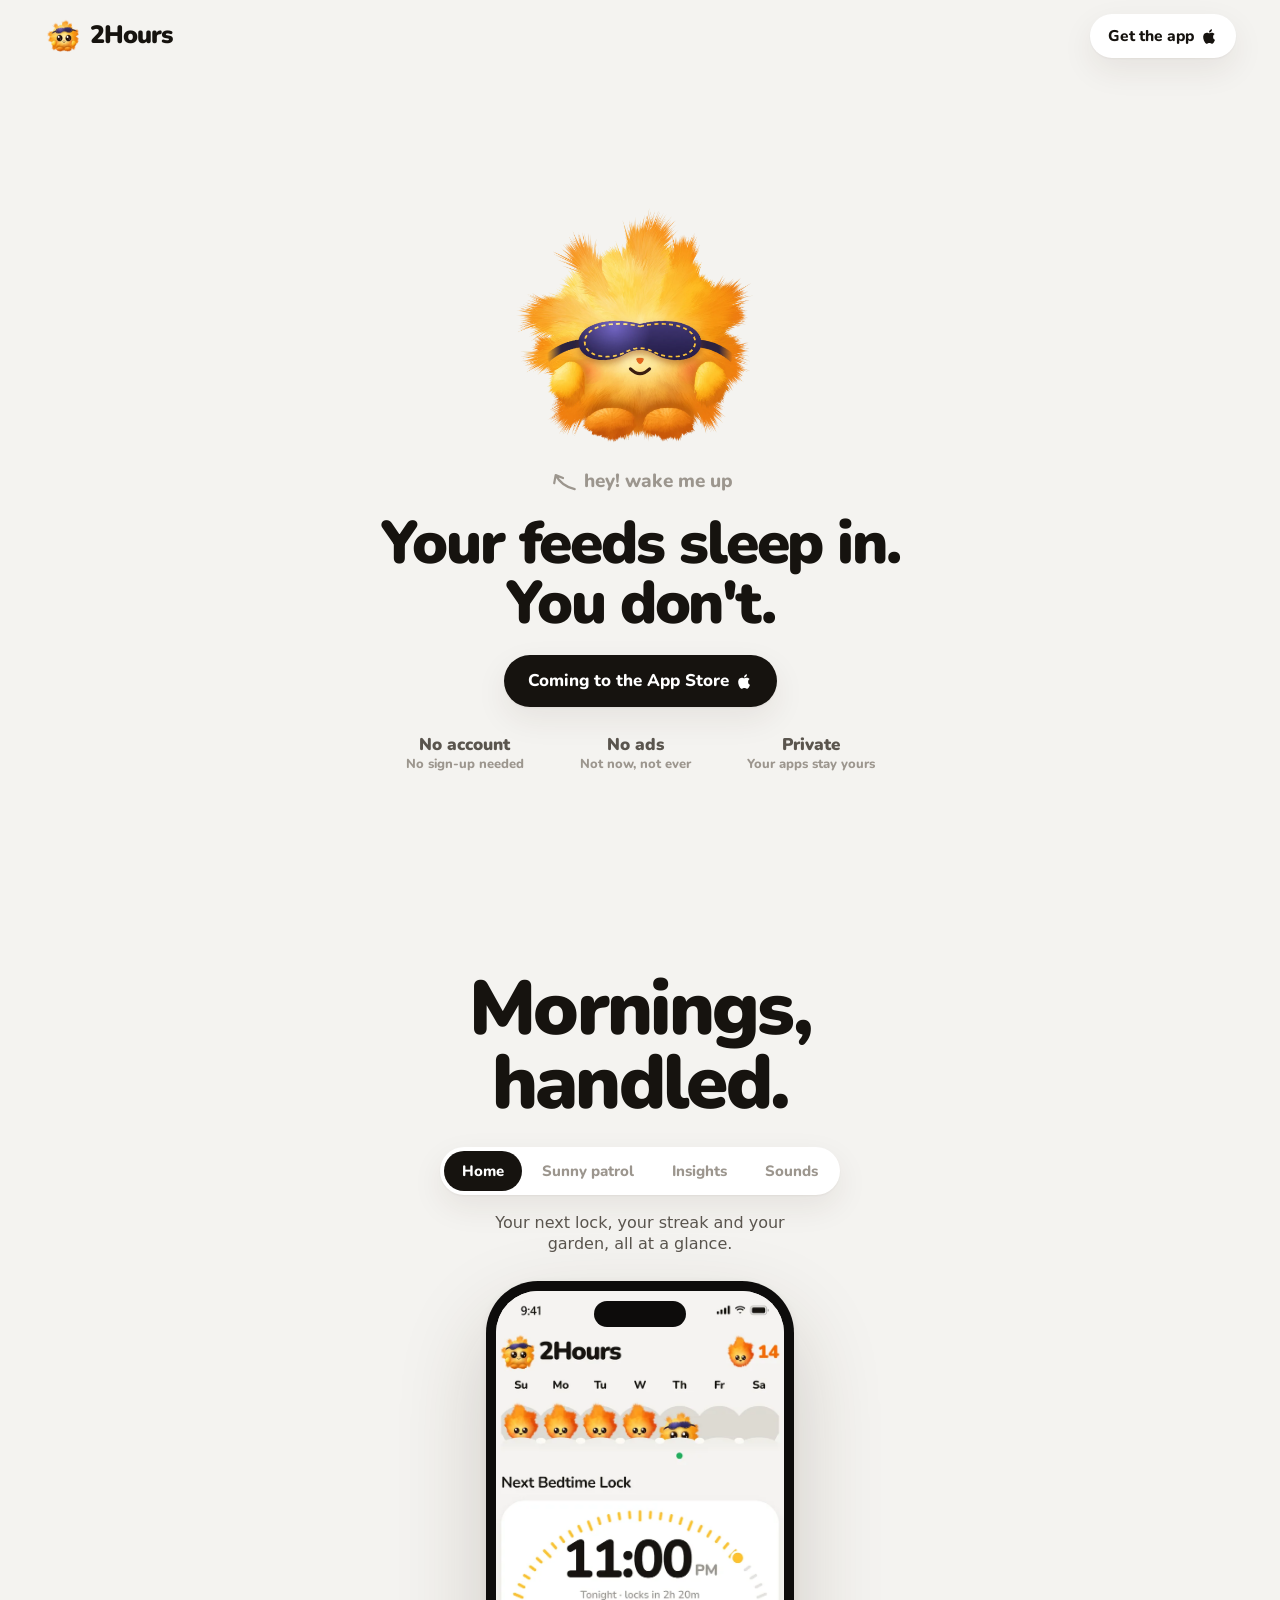
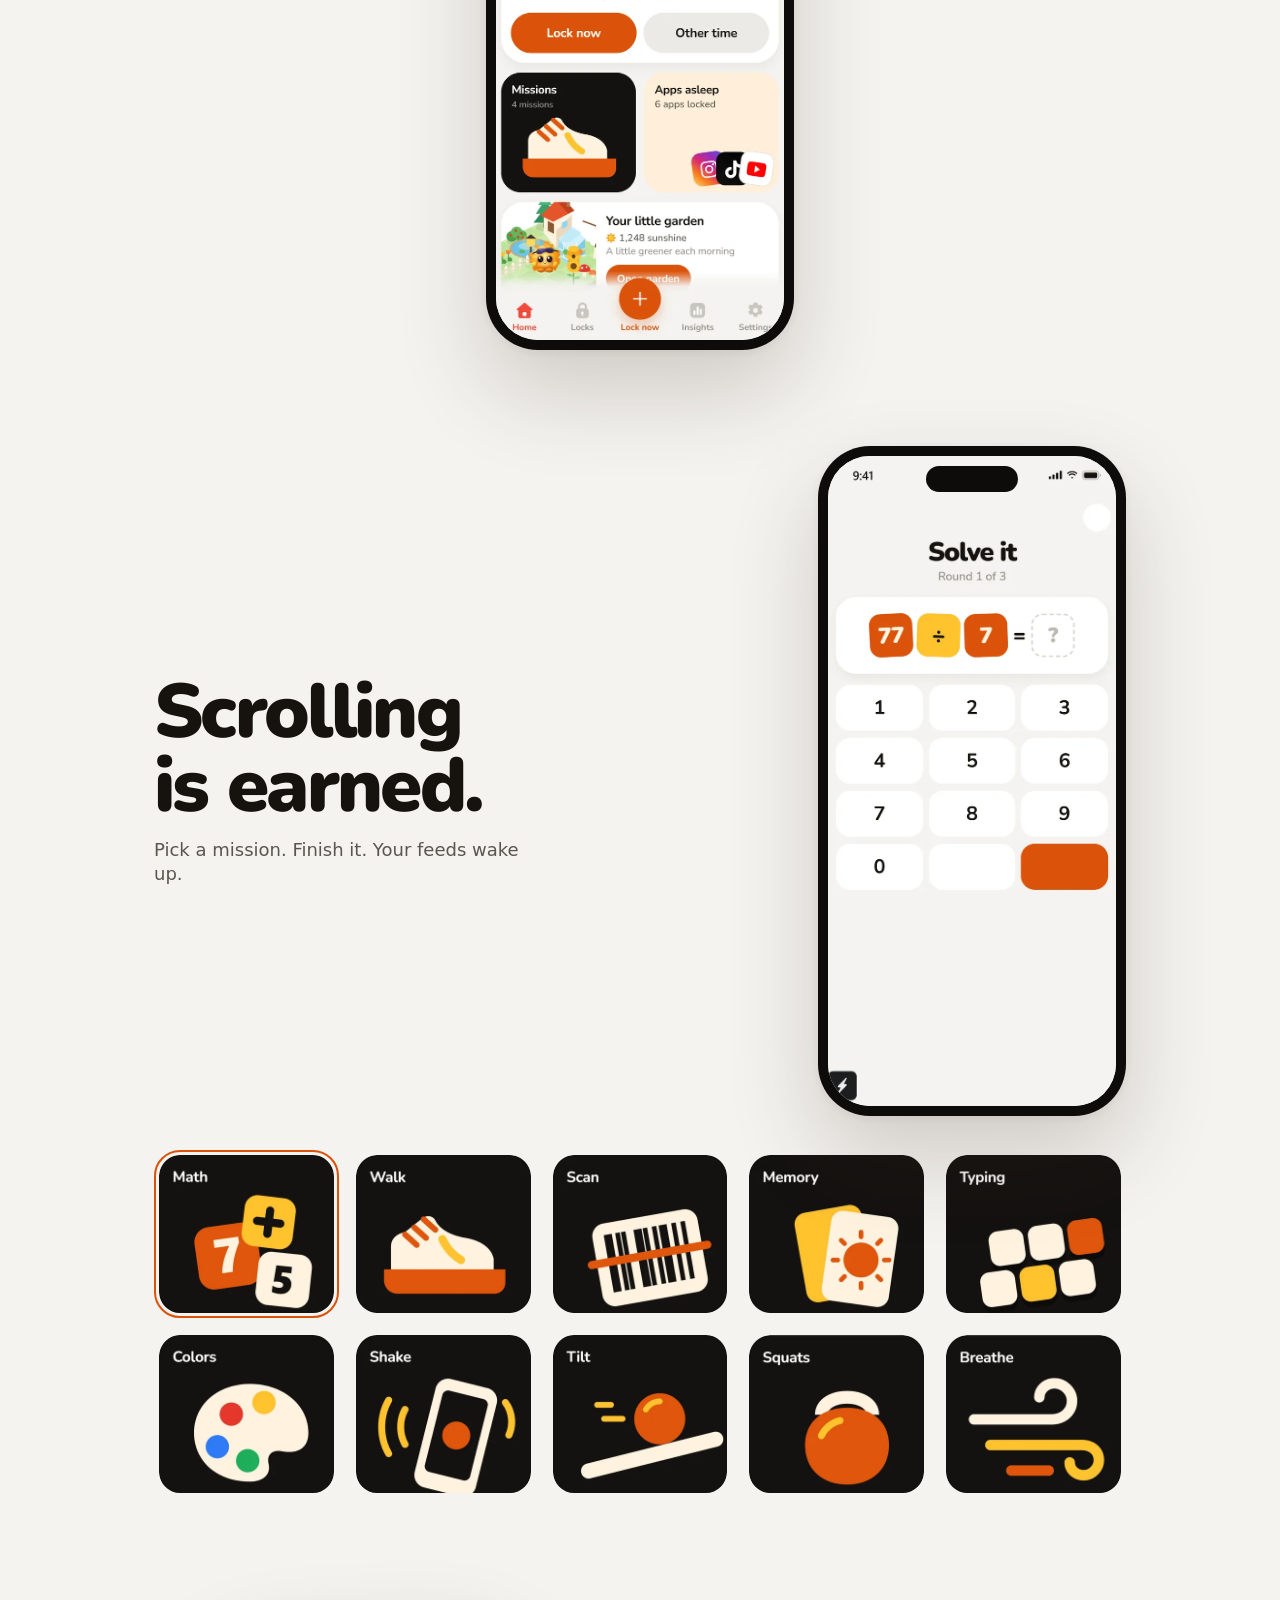
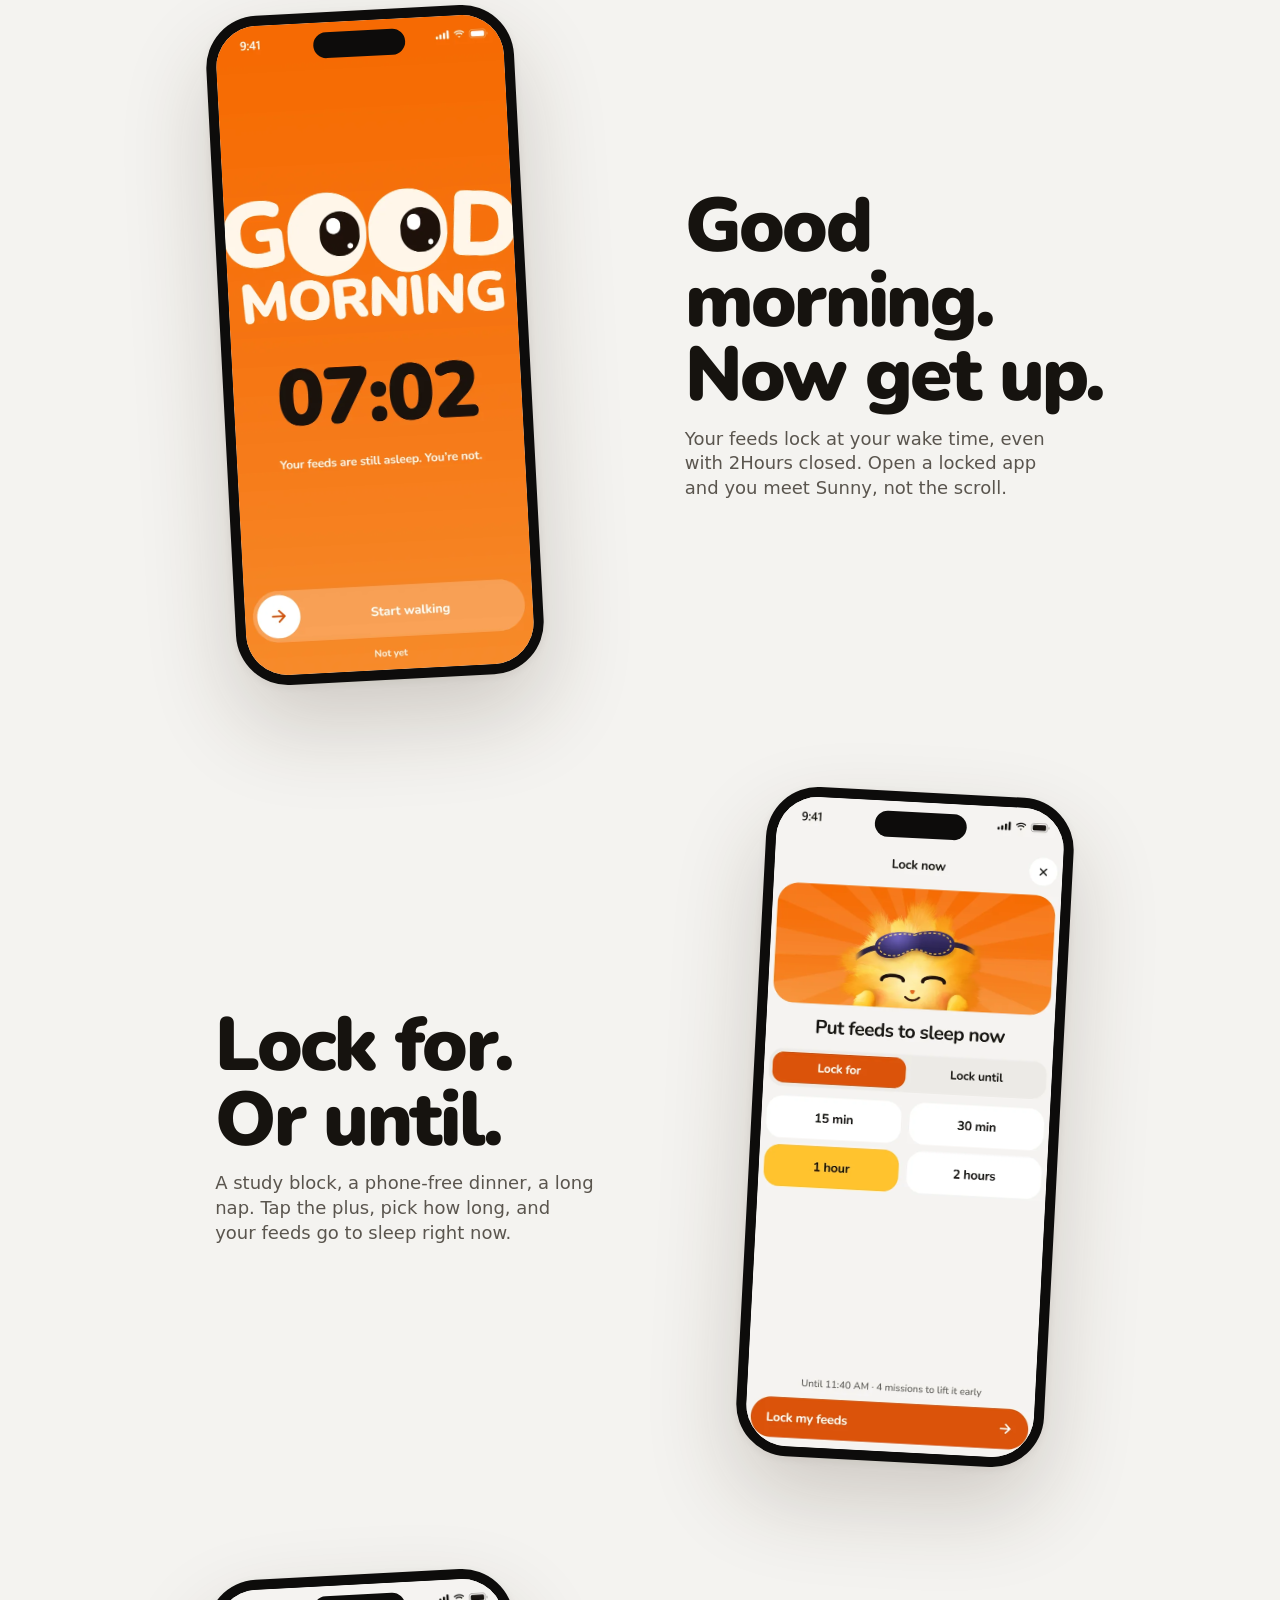
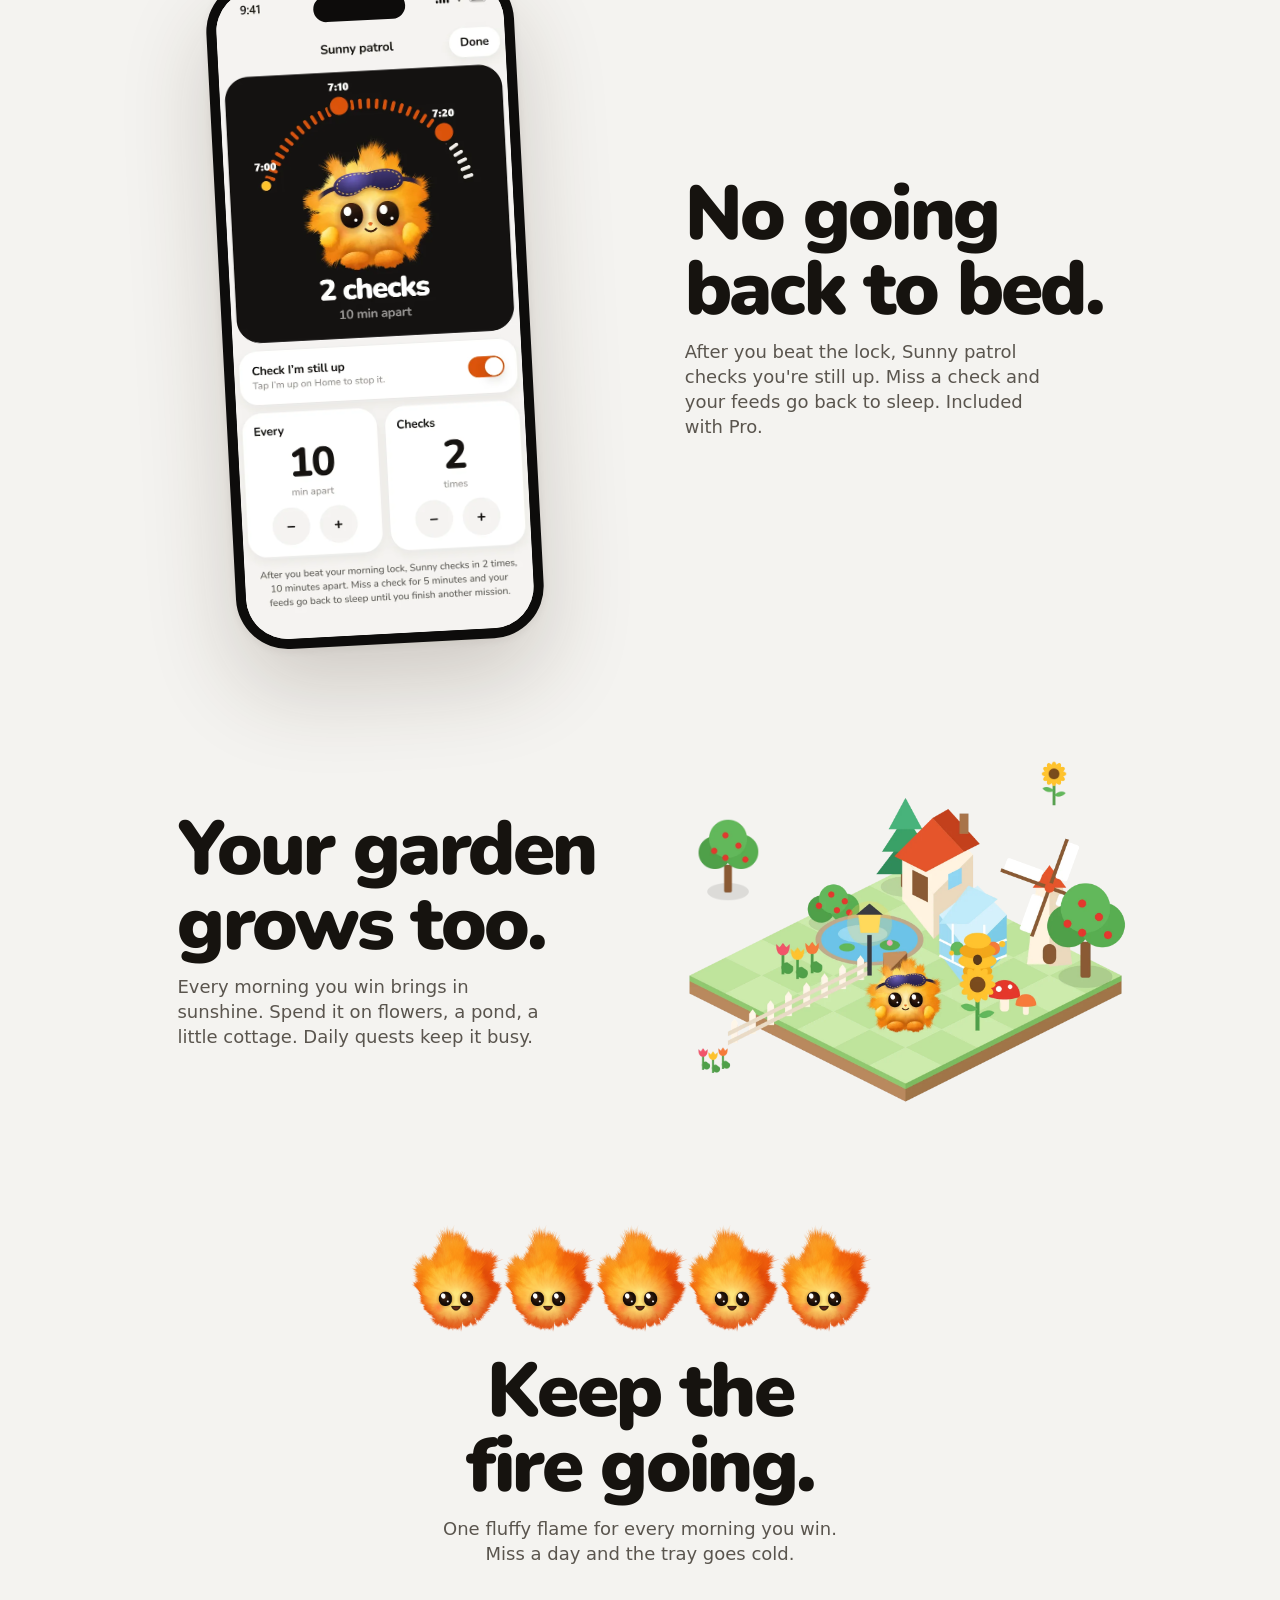
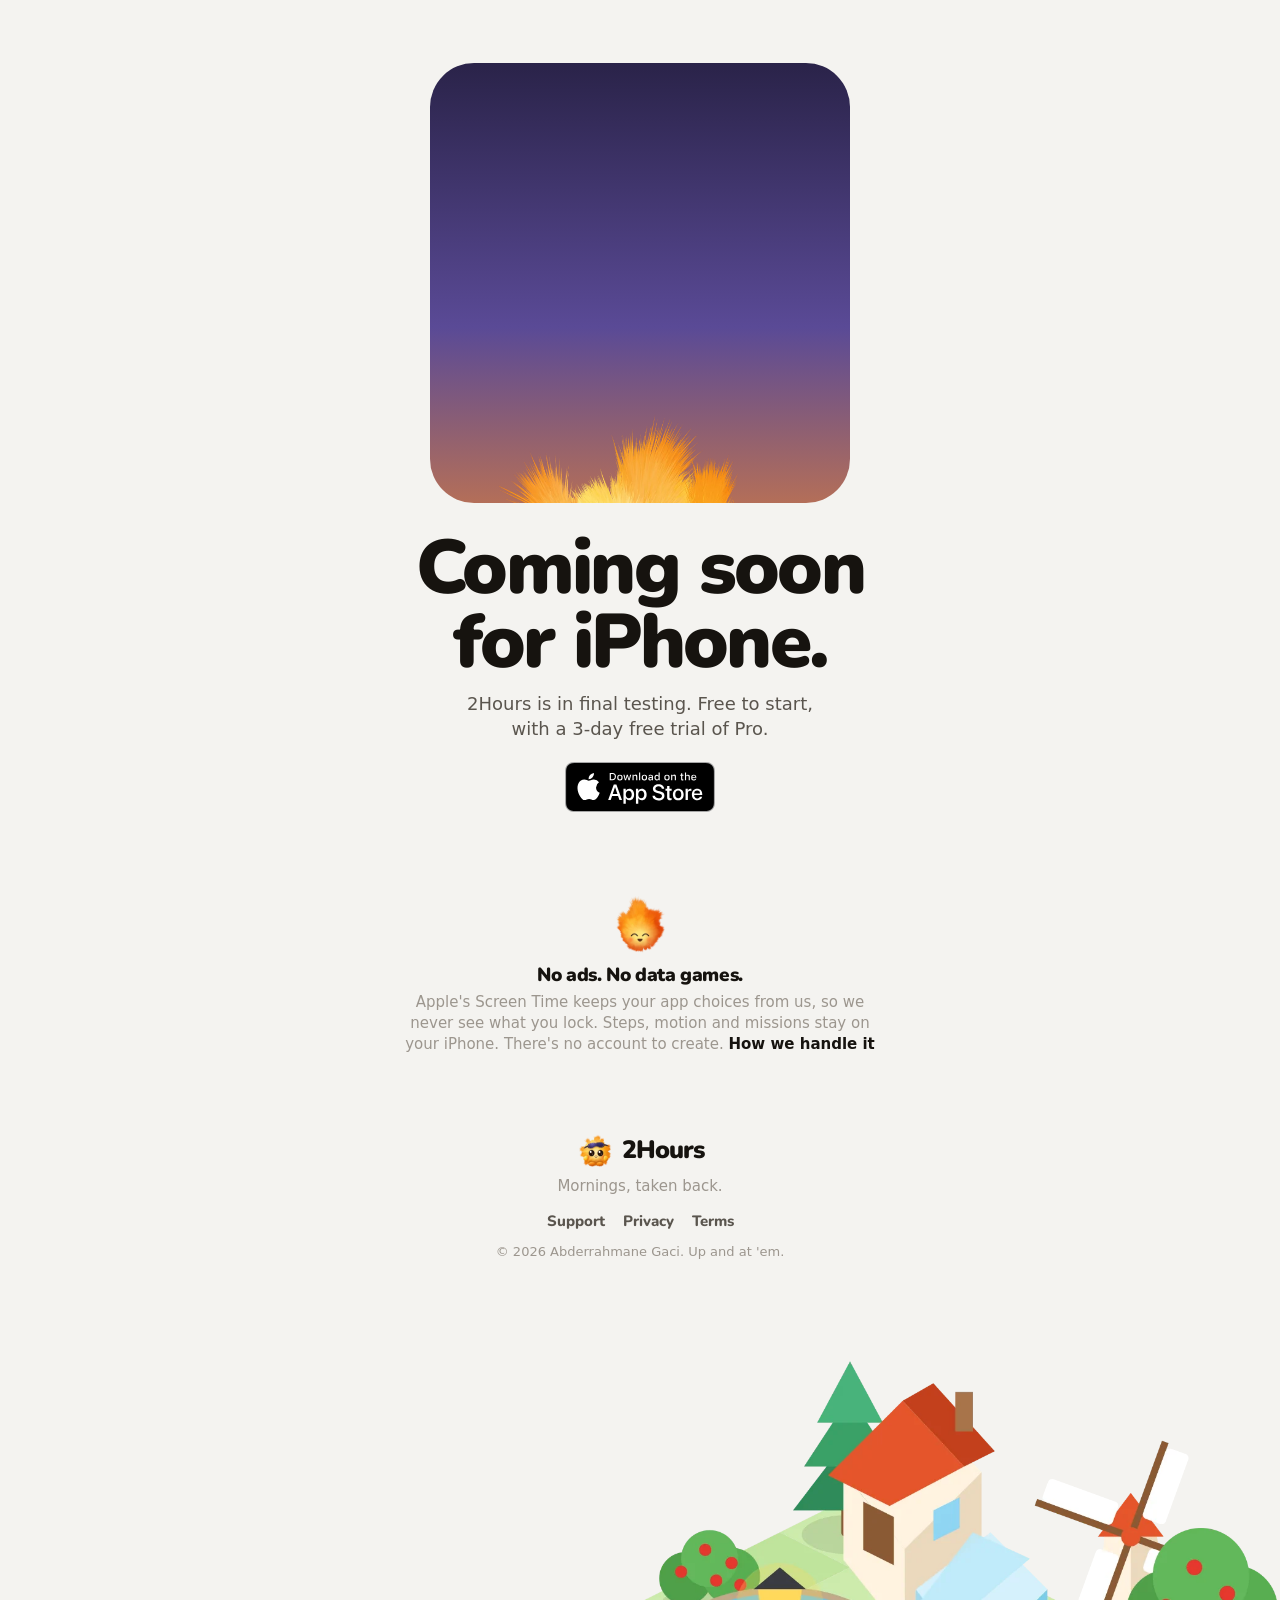
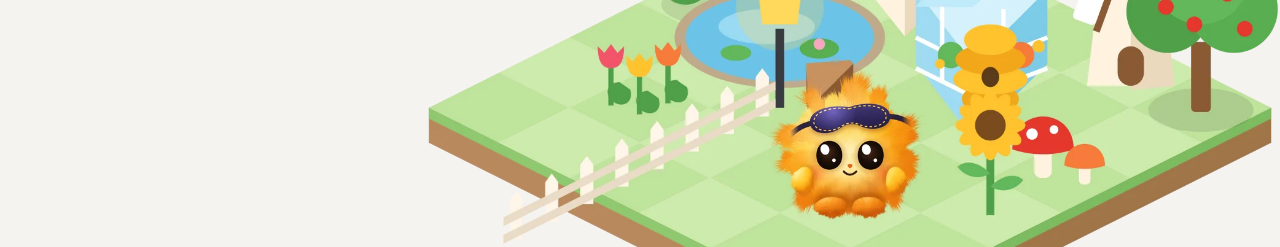
==== commit 8302ba03: "Rebuild the site around fluffy Sunny, missions, patrol and the garden Interactive hero, tour tabs, m" ====
--- a/index.html
+++ b/index.html
@@ -4,328 +4,173 @@
   <meta charset="utf-8" />
   <meta name="viewport" content="width=device-width, initial-scale=1, viewport-fit=cover" />
   <title>2Hours · Your feeds sleep in. You don't.</title>
-  <meta name="description" content="2Hours locks Instagram, TikTok and YouTube for the first two hours after you wake up. Walk 300 steps or scan a barcode to wake them early. For iPhone." />
-  <meta name="theme-color" content="#F6F4F0" />
+  <meta name="description" content="2Hours locks your social apps for the first two hours after you wake up. Finish a mission to wake them early: walk, scan, solve, shake. For iPhone." />
+  <meta name="theme-color" content="#F4F3F0" />
   <link rel="icon" href="/assets/icon.png" />
   <link rel="apple-touch-icon" href="/assets/icon.png" />
   <meta property="og:title" content="2Hours · Your feeds sleep in. You don't." />
-  <meta property="og:description" content="Win back the first two hours of your day. Social apps sleep until you're actually up." />
-  <meta property="og:image" content="https://2hours-app.vercel.app/assets/sunny-awake.png" />
+  <meta property="og:description" content="Meet Sunny. Your feeds stay asleep until you're actually up." />
+  <meta property="og:image" content="https://2hours-app.vercel.app/assets/og.png" />
   <meta name="twitter:card" content="summary_large_image" />
   <link rel="preconnect" href="https://fonts.googleapis.com" />
   <link rel="preconnect" href="https://fonts.gstatic.com" crossorigin />
-  <link href="https://fonts.googleapis.com/css2?family=Nunito:wght@700;800;900&display=swap" rel="stylesheet" />
+  <link href="https://fonts.googleapis.com/css2?family=Nunito:wght@700;800;900;1000&display=swap" rel="stylesheet" />
   <link rel="stylesheet" href="/styles.css" />
 </head>
 <body>
-  <!-- UI icons (Lucide-style strokes, drawn for 2Hours) -->
+  <header class="top">
+    <a class="brand" href="/"><img src="/assets/sunny/head.webp" alt="" width="40" height="40" />2Hours</a>
+    <a class="pill-btn" href="#get">Get the app <svg viewBox="0 0 24 24" aria-hidden="true"><use href="#apple" /></svg></a>
+  </header>
+
   <svg xmlns="http://www.w3.org/2000/svg" style="display:none">
-    <symbol id="i-lock" viewBox="0 0 24 24"><rect x="5" y="11" width="14" height="10" rx="2.5" /><path d="M8 11V8a4 4 0 0 1 8 0v3" /></symbol>
-    <symbol id="i-check" viewBox="0 0 24 24"><path d="M5 12.5l4.5 4.5L19 7.5" /></symbol>
-    <symbol id="i-plus" viewBox="0 0 24 24"><path d="M12 5v14M5 12h14" /></symbol>
-    <symbol id="i-moon" viewBox="0 0 24 24"><path d="M20 14.5A8 8 0 1 1 9.5 4a6.5 6.5 0 0 0 10.5 10.5Z" /></symbol>
-    <symbol id="i-sun" viewBox="0 0 24 24"><circle cx="12" cy="12" r="4" /><path d="M12 2v2M12 20v2M4.9 4.9l1.4 1.4M17.7 17.7l1.4 1.4M2 12h2M20 12h2M4.9 19.1l1.4-1.4M17.7 6.3l1.4-1.4" /></symbol>
-    <symbol id="i-steps" viewBox="0 0 24 24"><path d="M6 15.5c-1.4-.3-2.3-1.9-2-3.6l.6-3.5C5 6.6 6.5 5.4 7.8 5.7c1.3.3 2 2 1.6 3.8l-.8 3.6c-.4 1.7-1.3 2.7-2.6 2.4Z" /><path d="M5 19.5l3.2.7" /><path d="M18 11.5c1.4-.3 2.3-1.9 2-3.6l-.6-3.5C19 2.6 17.5 1.4 16.2 1.7c-1.3.3-2 2-1.6 3.8l.8 3.6c.4 1.7 1.3 2.7 2.6 2.4Z" /><path d="M19 15.5l-3.2.7" /></symbol>
-    <symbol id="i-barcode" viewBox="0 0 24 24"><path d="M3 7V5a2 2 0 0 1 2-2h2M17 3h2a2 2 0 0 1 2 2v2M21 17v2a2 2 0 0 1-2 2h-2M7 21H5a2 2 0 0 1-2-2v-2M7 8v8M10 8v8M13 8v8M17 8v8" /></symbol>
-    <symbol id="i-compass" viewBox="0 0 24 24"><circle cx="12" cy="12" r="9.5" /><path d="m15.5 8.5-2 5-5 2 2-5 5-2Z" /></symbol>
-    <symbol id="i-shield" viewBox="0 0 24 24"><path d="M12 3 5 6v5.5c0 4.3 2.9 7.7 7 9.5 4.1-1.8 7-5.2 7-9.5V6l-7-3Z" /><path d="m9 12 2.2 2.2L15.5 10" /></symbol>
-    <symbol id="i-ban" viewBox="0 0 24 24"><circle cx="12" cy="12" r="9.5" /><path d="M5.3 5.3l13.4 13.4" /></symbol>
-    <symbol id="i-flame" viewBox="0 0 24 24"><path d="M12 22c4 0 7-2.7 7-6.6 0-3.1-1.8-5.3-3.6-7.2-.3 1.9-1.3 3-2.4 3.4.4-3.2-.8-6.3-3.5-8.6-.1 3.2-1.4 5-3.1 6.9C5.3 11.3 5 13 5 15.4 5 19.3 8 22 12 22Z" /></symbol>
-    <symbol id="i-widget" viewBox="0 0 24 24"><rect x="3" y="3" width="18" height="18" rx="5" /><path d="M7 15h5M7 11h10" /></symbol>
-    <symbol id="i-camera" viewBox="0 0 24 24"><path d="M4 8h3l1.5-2.5h7L17 8h3v11H4z" /><circle cx="12" cy="13.2" r="3.4" /></symbol>
-    <symbol id="i-map" viewBox="0 0 24 24"><path d="m9 4-5 2v14l5-2 6 2 5-2V4l-5 2-6-2ZM9 4v14M15 6v14" /></symbol>
-    <symbol id="i-notes" viewBox="0 0 24 24"><rect x="5" y="3" width="14" height="18" rx="2.5" /><path d="M8.5 8h7M8.5 12h7M8.5 16h4" /></symbol>
-    <symbol id="i-cloud" viewBox="0 0 24 24"><path d="M7 18.5a4.5 4.5 0 1 1 .9-8.9A6 6 0 0 1 19.4 12 3.3 3.3 0 0 1 18 18.5H7Z" /></symbol>
-    <symbol id="i-cal" viewBox="0 0 24 24"><rect x="3.5" y="5" width="17" height="15.5" rx="3" /><path d="M3.5 10h17M8 3v4M16 3v4" /></symbol>
-    <symbol id="i-music" viewBox="0 0 24 24"><path d="M9 18V5l11-2v13" /><circle cx="6.5" cy="18" r="2.5" /><circle cx="17.5" cy="16" r="2.5" /></symbol>
-    <symbol id="i-alarm" viewBox="0 0 24 24"><circle cx="12" cy="13" r="7.5" /><path d="M12 9.5V13l2.3 1.6M4.5 4.5 7 2.5M19.5 4.5 17 2.5" /></symbol>
-    <symbol id="i-phone" viewBox="0 0 24 24"><path d="M7.5 3.5 5 4.2C4 4.5 3.4 5.6 3.7 6.6 5.6 13 11 18.4 17.4 20.3c1 .3 2.1-.3 2.4-1.3l.7-2.5-4-2-1.8 1.8c-2.4-1.1-4.3-3-5.5-5.5L11 9l-2-4-1.5-1.5Z" /></symbol>
-    <symbol id="i-chat" viewBox="0 0 24 24"><path d="M12 4c5 0 9 3.3 9 7.4s-4 7.4-9 7.4c-1 0-2-.1-2.9-.4L4.5 20l1.2-3.8C4 14.9 3 13.2 3 11.4 3 7.3 7 4 12 4Z" /></symbol>
-    <symbol id="i-safari" viewBox="0 0 24 24"><circle cx="12" cy="12" r="9.5" /><path d="m16 8-5.3 2.7L8 16l5.3-2.7L16 8Z" /></symbol>
+    <symbol id="apple" viewBox="0 0 24 24"><path d="M17.05 12.54c-.03-2.6 2.13-3.86 2.22-3.92-1.21-1.77-3.1-2.01-3.77-2.04-1.6-.16-3.13.94-3.94.94-.82 0-2.07-.92-3.4-.89-1.75.03-3.36 1.02-4.26 2.58-1.82 3.15-.47 7.82 1.3 10.38.87 1.25 1.9 2.65 3.25 2.6 1.3-.05 1.8-.84 3.38-.84 1.57 0 2.02.84 3.4.81 1.41-.02 2.3-1.27 3.15-2.53 1-1.45 1.4-2.86 1.43-2.93-.03-.02-2.73-1.05-2.76-4.16ZM14.46 4.9c.72-.87 1.2-2.08 1.07-3.29-1.03.04-2.28.69-3.02 1.56-.66.77-1.24 2-1.09 3.18 1.15.09 2.32-.59 3.04-1.45Z" /></symbol>
   </svg>
-
-  <header class="top" id="top">
-    <div class="wrap">
-      <a class="brand" href="/"><img src="/assets/icon.png" alt="" />2Hours</a>
-      <nav>
-        <a class="txt" href="#how">How it works</a>
-        <a class="txt" href="#features">Features</a>
-        <a class="txt" href="#pricing">Pricing</a>
-        <a class="badge-link" href="#get" aria-label="Download on the App Store, coming soon"><img src="/assets/appstore-badge.svg" alt="Download on the App Store" /></a>
-      </nav>
-    </div>
-  </header>
 
   <main>
     <!-- HERO -->
-    <div class="hero">
-      <div class="wrap">
-        <div>
-          <span class="pill reveal"><img src="/assets/icon.png" alt="" />For iPhone · Coming soon</span>
-          <h1 class="reveal" style="--d:60ms"><span style="white-space:nowrap">Your feeds</span> <span style="white-space:nowrap">sleep in.</span><br /><span class="soft">You don't.</span></h1>
-          <p class="lead reveal" style="--d:120ms">2Hours locks Instagram, TikTok and YouTube the moment you wake up. Walk 300 steps or scan a barcode, and they wake up too.</p>
-          <div class="cta-row reveal" style="--d:180ms" id="get">
-            <a class="badge-link" href="#get" aria-label="Download on the App Store, coming soon"><img src="/assets/appstore-badge.svg" alt="Download on the App Store" /></a>
-            <span class="cta-note">Launching soon on the App Store</span>
-          </div>
-          <ul class="checks reveal" style="--d:240ms">
-            <li><svg viewBox="0 0 24 24" fill="none" stroke="currentColor" stroke-width="2.6" stroke-linecap="round" stroke-linejoin="round"><use href="#i-check" /></svg>Free to start</li>
-            <li><svg viewBox="0 0 24 24" fill="none" stroke="currentColor" stroke-width="2.6" stroke-linecap="round" stroke-linejoin="round"><use href="#i-check" /></svg>No account</li>
-            <li><svg viewBox="0 0 24 24" fill="none" stroke="currentColor" stroke-width="2.6" stroke-linecap="round" stroke-linejoin="round"><use href="#i-check" /></svg>Built on Apple Screen Time</li>
-          </ul>
-        </div>
+    <section class="hero">
+      <button class="sunny asleep" id="sunny" aria-label="Wake Sunny up">
+        <img class="layer" src="/assets/sunny/body.webp" alt="Sunny, a fluffy little sun" />
+        <img class="layer paw-l" src="/assets/sunny/paw-l.webp" alt="" />
+        <img class="layer paw-r" src="/assets/sunny/paw-r.webp" alt="" />
+        <svg class="layer face" viewBox="0 0 1024 1024" aria-hidden="true">
+          <defs>
+            <linearGradient id="eye" x1=".3" y1="0" x2=".6" y2="1"><stop offset="0" stop-color="#4A2A14" /><stop offset=".55" stop-color="#1E110A" /><stop offset="1" stop-color="#0D0705" /></linearGradient>
+          </defs>
+          <g class="open">
+            <g class="pupils">
+              <ellipse cx="400" cy="566" rx="70" ry="78" fill="url(#eye)" />
+              <ellipse cx="624" cy="566" rx="70" ry="78" fill="url(#eye)" />
+              <ellipse cx="376" cy="535" rx="24" ry="29" fill="#fff" /><circle cx="425" cy="593" r="10" fill="#fff" />
+              <ellipse cx="600" cy="535" rx="24" ry="29" fill="#fff" /><circle cx="649" cy="593" r="10" fill="#fff" />
+            </g>
+          </g>
+          <path class="mouth" d="M478 654Q512 688 546 654" fill="none" stroke="#3A1E10" stroke-width="11" stroke-linecap="round" />
+        </svg>
+        <img class="layer mask" src="/assets/sunny/mask.webp" alt="" />
+      </button>
+      <p class="hint" id="hint"><svg viewBox="0 0 40 30" aria-hidden="true"><path d="M36 26C26 24 16 18 10 7M10 7l-2 11M10 7l10 4" /></svg>hey! wake me up</p>
+      <h1>Your feeds sleep in.<br />You don't.</h1>
+      <a class="pill-btn big" href="#get">Coming to the App Store <svg viewBox="0 0 24 24" aria-hidden="true"><use href="#apple" /></svg></a>
+      <ul class="laurels">
+        <li><b>No account</b>No sign-up needed</li>
+        <li><b>No ads</b>Not now, not ever</li>
+        <li><b>Private</b>Your apps stay yours</li>
+      </ul>
+    </section>
 
-        <div class="stage reveal" style="--d:120ms">
-          <div class="float a"><div class="firetile"><img src="/assets/sunny-fire.svg" alt="" /></div><div>12-day streak<small>Sunny's on fire</small></div></div>
-          <div class="float b"><div class="okdot"><svg viewBox="0 0 24 24"><use href="#i-check" /></svg></div><div>+1h 48m back<small>Unlocked at 7:12</small></div></div>
+    <!-- TOUR -->
+    <section class="tour" id="tour">
+      <h2 class="reveal">Mornings,<br />handled.</h2>
+      <div class="tabs reveal" role="tablist">
+        <button role="tab" class="on" data-tab="home">Home</button>
+        <button role="tab" data-tab="patrol">Sunny patrol</button>
+        <button role="tab" data-tab="insights">Insights</button>
+        <button role="tab" data-tab="sounds">Sounds</button>
+      </div>
+      <p class="tab-copy reveal" id="tab-copy">Your next lock, your streak and your garden, all at a glance.</p>
+      <div class="phone reveal" id="tour-phone"><img src="/assets/screens/home.webp" alt="The 2Hours home screen" /></div>
+    </section>
 
-          <div class="iphone"><div class="screen phone" id="phone">
-            <div class="island"></div>
-            <div class="status">
-              <span class="clock"><span>6:59</span><span>7:00</span></span>
-              <span class="sys">
-                <svg viewBox="0 0 18 12" fill="currentColor"><rect x="0" y="8" width="3" height="4" rx="1" /><rect x="5" y="5.5" width="3" height="6.5" rx="1" /><rect x="10" y="3" width="3" height="9" rx="1" /><rect x="15" y="0" width="3" height="12" rx="1" /></svg>
-                <svg viewBox="0 0 26 12" fill="currentColor"><rect x="0.5" y="0.5" width="22" height="11" rx="3.5" fill="none" stroke="currentColor" opacity=".4" /><rect x="2.5" y="2.5" width="16" height="7" rx="2" /><rect x="23.5" y="4" width="1.6" height="4" rx=".8" opacity=".4" /></svg>
-              </span>
-            </div>
-
-            <div class="banner" id="b1"><img src="/assets/icon.png" alt="" /><div><b>2Hours · Feeds asleep</b><span>Back at 9:00. Get up to wake them early.</span></div></div>
-            <div class="banner" id="b2"><img src="/assets/icon.png" alt="" /><div><b>Unlocked early</b><span>Morning won. +1h 48m back.</span></div></div>
-
-            <div class="widget"><div class="wt"><small>Next lock</small><b>7:00 AM</b><em>2 quiet hours</em></div><img class="wsun" src="/assets/sunny-awake.svg" alt="" /></div>
-
-            <div class="grid">
-              <div class="app soc b-ig" style="--d:0ms"><svg viewBox="0 0 24 24"><use href="/assets/brands.svg#ig" /></svg><span class="lk"><svg viewBox="0 0 24 24"><use href="#i-lock" /></svg></span></div>
-              <div class="app b-n1 ui"><svg viewBox="0 0 24 24"><use href="#i-camera" /></svg></div>
-              <div class="app soc b-tt" style="--d:90ms"><svg viewBox="0 0 24 24"><use href="/assets/brands.svg#tt" /></svg><span class="lk"><svg viewBox="0 0 24 24"><use href="#i-lock" /></svg></span></div>
-              <div class="app b-n2 ui"><svg viewBox="0 0 24 24"><use href="#i-map" /></svg></div>
-              <div class="app b-n3 ui"><svg viewBox="0 0 24 24"><use href="#i-notes" /></svg></div>
-              <div class="app soc b-yt" style="--d:180ms"><svg viewBox="0 0 24 24"><use href="/assets/brands.svg#yt" /></svg><span class="lk"><svg viewBox="0 0 24 24"><use href="#i-lock" /></svg></span></div>
-              <div class="app b-n4 ui"><svg viewBox="0 0 24 24"><use href="#i-cloud" /></svg></div>
-              <div class="app soc b-sc" style="--d:270ms"><svg viewBox="0 0 24 24"><use href="/assets/brands.svg#sc" /></svg><span class="lk"><svg viewBox="0 0 24 24"><use href="#i-lock" /></svg></span></div>
-              <div class="app soc b-x" style="--d:360ms"><svg viewBox="0 0 24 24"><use href="/assets/brands.svg#x" /></svg><span class="lk"><svg viewBox="0 0 24 24"><use href="#i-lock" /></svg></span></div>
-              <div class="app b-n5 ui"><svg viewBox="0 0 24 24"><use href="#i-cal" /></svg></div>
-              <div class="app b-n7 ui"><svg viewBox="0 0 24 24"><use href="#i-alarm" /></svg></div>
-              <div class="app soc b-rd" style="--d:450ms"><svg viewBox="0 0 24 24"><use href="/assets/brands.svg#rd" /></svg><span class="lk"><svg viewBox="0 0 24 24"><use href="#i-lock" /></svg></span></div>
-            </div>
-            <div class="tap" id="tap"></div>
-
-            <div class="dock">
-              <div class="app b-n2 ui"><svg viewBox="0 0 24 24"><use href="#i-phone" /></svg></div>
-              <div class="app b-n2 ui"><svg viewBox="0 0 24 24"><use href="#i-chat" /></svg></div>
-              <div class="app b-n4 ui"><svg viewBox="0 0 24 24"><use href="#i-safari" /></svg></div>
-              <div class="app b-n6 ui"><svg viewBox="0 0 24 24"><use href="#i-music" /></svg></div>
-            </div>
-
-            <div class="shield" id="shield">
-              <div class="sky"><div class="faces"><img class="on" src="/assets/sunny-asleep.svg" alt="" /><img src="/assets/sunny-awake.svg" alt="" /><img src="/assets/sunny-happy.svg" alt="" /></div></div>
-              <h4><i class="b-ig"><svg viewBox="0 0 24 24"><use href="/assets/brands.svg#ig" /></svg></i>Instagram is asleep</h4>
-              <p>Walk 300 steps to wake it early</p>
-              <div class="ring">
-                <svg viewBox="0 0 134 134"><circle class="track" cx="67" cy="67" r="56" /><circle class="bar" id="bar" cx="67" cy="67" r="56" stroke-dasharray="352" stroke-dashoffset="352" /></svg>
-                <div class="num"><svg viewBox="0 0 24 24" fill="none" stroke="currentColor" stroke-width="2.2" stroke-linecap="round"><use href="#i-steps" /></svg><span id="steps">0</span><small>of 300 steps</small></div>
-                <div class="done"><svg viewBox="0 0 24 24"><use href="#i-check" /></svg></div>
-              </div>
-              <span class="chip"><svg viewBox="0 0 24 24" fill="none" stroke="currentColor" stroke-width="2" stroke-linecap="round"><use href="#i-barcode" /></svg>or scan your code</span>
-            </div>
-          </div></div>
-        </div>
+    <!-- MISSIONS -->
+    <section class="story missions" id="missions">
+      <div class="copy reveal">
+        <h2>Scrolling<br />is earned.</h2>
+        <p>Pick a mission. Finish it. Your feeds wake up.</p>
       </div>
-    </div>
-
-    <!-- LOGOS -->
-    <div class="logos">
-      <div class="wrap">
-        <p class="reveal">Puts these to sleep every morning</p>
-        <div class="row-icons">
-          <span class="ico b-ig reveal" style="--d:0ms"><svg viewBox="0 0 24 24"><use href="/assets/brands.svg#ig" /></svg></span>
-          <span class="ico b-tt reveal" style="--d:40ms"><svg viewBox="0 0 24 24"><use href="/assets/brands.svg#tt" /></svg></span>
-          <span class="ico b-yt reveal" style="--d:80ms"><svg viewBox="0 0 24 24"><use href="/assets/brands.svg#yt" /></svg></span>
-          <span class="ico b-sc reveal" style="--d:120ms"><svg viewBox="0 0 24 24"><use href="/assets/brands.svg#sc" /></svg></span>
-          <span class="ico b-x reveal" style="--d:160ms"><svg viewBox="0 0 24 24"><use href="/assets/brands.svg#x" /></svg></span>
-          <span class="ico b-fb reveal" style="--d:200ms"><svg viewBox="0 0 24 24"><use href="/assets/brands.svg#fb" /></svg></span>
-          <span class="ico b-rd reveal" style="--d:240ms"><svg viewBox="0 0 24 24"><use href="/assets/brands.svg#rd" /></svg></span>
-          <span class="ico b-th reveal" style="--d:280ms"><svg viewBox="0 0 24 24"><use href="/assets/brands.svg#th" /></svg></span>
-          <span class="ico plus reveal" style="--d:320ms">+ any app</span>
-        </div>
-      </div>
-    </div>
-
-    <!-- HOW -->
-    <section id="how">
-      <div class="wrap center">
-        <div class="eyebrow reveal">How it works</div>
-        <h2 class="reveal" style="--d:60ms">Three steps to a better morning</h2>
-        <p class="sub reveal" style="--d:120ms">The scroll that starts in bed eats the best hours of your day. 2Hours puts it to sleep until you're really up.</p>
-      </div>
-      <div class="wrap">
-        <div class="how">
-          <article class="card reveal">
-            <div class="txt"><span class="n">1</span><h3>Pick your traps</h3><p>Choose the apps that pull you in with Apple's own Screen Time picker. 2Hours never sees which apps they are.</p></div>
-            <div class="vis"><div class="mini">
-              <div class="ttl">Choose Apps</div>
-              <div class="li"><span class="ico b-ig"><svg viewBox="0 0 24 24"><use href="/assets/brands.svg#ig" /></svg></span>Instagram<span class="ck"><svg viewBox="0 0 24 24"><use href="#i-check" /></svg></span></div>
-              <div class="li"><span class="ico b-tt"><svg viewBox="0 0 24 24"><use href="/assets/brands.svg#tt" /></svg></span>TikTok<span class="ck"><svg viewBox="0 0 24 24"><use href="#i-check" /></svg></span></div>
-              <div class="li"><span class="ico b-yt" style="box-shadow:inset 0 0 0 1px rgba(0,0,0,.08)"><svg viewBox="0 0 24 24"><use href="/assets/brands.svg#yt" /></svg></span>YouTube<span class="ck"><svg viewBox="0 0 24 24"><use href="#i-check" /></svg></span></div>
-              <div class="li"><span class="ico b-n4 ui"><svg viewBox="0 0 24 24"><use href="#i-cloud" /></svg></span>Weather<span class="ck off"></span></div>
-            </div></div>
-          </article>
-          <article class="card reveal" style="--d:80ms">
-            <div class="txt"><span class="n">2</span><h3>They sleep when you wake</h3><p>At your wake time they lock for two hours. Open one and you meet Sunny, not the feed. Works even when 2Hours is closed.</p></div>
-            <div class="vis"><div class="mini sh">
-              <div class="sky"><img src="/assets/sunny-asleep.svg" alt="" /></div>
-              <b>Still asleep</b><span>Get up to unlock early: walk or scan your code.</span>
-            </div></div>
-          </article>
-          <article class="card reveal" style="--d:160ms">
-            <div class="txt"><span class="n">3</span><h3>Get up to wake them</h3><p>Brush your teeth, make coffee: that's about 300 steps. Or scan a barcode you keep in the bathroom. The lock lifts on its own.</p></div>
-            <div class="vis"><div class="mini st">
-              <div class="ttl">Walk it off</div>
-              <div class="ring"><svg viewBox="0 0 134 134"><circle class="track" cx="67" cy="67" r="56" /><circle class="bar" cx="67" cy="67" r="56" stroke-dasharray="352" stroke-dashoffset="96" /></svg><div class="num"><svg viewBox="0 0 24 24" fill="none" stroke="currentColor" stroke-width="2.2" stroke-linecap="round"><use href="#i-steps" /></svg>218<small>of 300 steps</small></div></div>
-            </div></div>
-          </article>
-        </div>
+      <div class="phone reveal" id="mission-phone"><img src="/assets/screens/math.webp" alt="The math mission" /></div>
+      <div class="tiles reveal" id="tiles">
+        <button class="tile on" data-mission="math"><img src="/assets/tiles/math.webp" alt="Math" /></button>
+        <button class="tile" data-mission="steps"><img src="/assets/tiles/steps.webp" alt="Walk" /></button>
+        <button class="tile" data-mission="scan"><img src="/assets/tiles/scan.webp" alt="Scan" /></button>
+        <button class="tile" data-mission="memory"><img src="/assets/tiles/memory.webp" alt="Memory" /></button>
+        <button class="tile" data-mission="typing"><img src="/assets/tiles/typing.webp" alt="Typing" /></button>
+        <button class="tile" data-mission="colors"><img src="/assets/tiles/colors.webp" alt="Colors" /></button>
+        <button class="tile" data-mission="shake"><img src="/assets/tiles/shake.webp" alt="Shake" /></button>
+        <button class="tile" data-mission="tilt"><img src="/assets/tiles/tilt.webp" alt="Tilt" /></button>
+        <button class="tile" data-mission="squats"><img src="/assets/tiles/squats.webp" alt="Squats" /></button>
+        <button class="tile" data-mission="breathe"><img src="/assets/tiles/breathe.webp" alt="Breathe" /></button>
       </div>
     </section>
 
-    <!-- FEATURES -->
-    <section id="features" style="padding-top:20px">
-      <div class="wrap center">
-        <div class="eyebrow reveal">Features</div>
-        <h2 class="reveal" style="--d:60ms">Small app. Big mornings.</h2>
-      </div>
-      <div class="wrap">
-        <div class="bento">
-          <div class="tile morning w2 reveal">
-            <span class="tag"><svg viewBox="0 0 24 24"><use href="#i-sun" /></svg>Morning lock</span>
-            <div class="bigtime">7:00<small>AM → 9:00</small></div>
-            <div class="days"><span class="on">M</span><span class="on">T</span><span class="on">W</span><span class="on">T</span><span class="on">F</span><span>S</span><span>S</span></div>
-            <h3>Two hours from your wake time</h3>
-            <p>Pick your days. Calls, messages, maps and music keep working. Only your traps sleep.</p>
-            <img class="sunny" src="/assets/sunny-awake.svg" alt="" />
-          </div>
-          <div class="tile night reveal" style="--d:80ms">
-            <div class="stars"><i style="left:16%;top:30%"></i><i style="left:72%;top:18%;animation-delay:-1s"></i><i style="left:84%;top:44%;animation-delay:-2s"></i><i style="left:38%;top:14%;animation-delay:-.5s"></i><i style="left:58%;top:36%;animation-delay:-1.6s"></i></div>
-            <span class="tag"><svg viewBox="0 0 24 24"><use href="#i-moon" /></svg>Bedtime lock</span>
-            <h3>Lights out, feeds out</h3>
-            <p>Lock them at night too, so the morning starts before you pick up the phone.</p>
-            <span class="zz">z</span>
-            <img class="sunny" src="/assets/sunny-asleep.svg" alt="" />
-          </div>
-          <div class="tile reveal">
-            <span class="tag pro"><svg viewBox="0 0 24 24"><use href="#i-compass" /></svg>Pro</span>
-            <h3>Safari covered too</h3>
-            <p>No sneaking onto instagram.com while the lock is on.</p>
-            <div class="safari">
-              <div class="bar"><svg viewBox="0 0 24 24"><use href="#i-lock" /></svg>instagram.com</div>
-              <div class="blocked"><svg viewBox="0 0 24 24"><use href="#i-ban" /></svg><b>Restricted</b><span>Back at 9:00</span></div>
-            </div>
-          </div>
-          <div class="tile streak w2 reveal" style="--d:80ms">
-            <div>
-              <span class="tag"><svg viewBox="0 0 24 24"><use href="#i-flame" /></svg>Streaks</span>
-              <h3>Keep Sunny's fire alive</h3>
-              <p>Every morning you beat the lock lights Sunny up. Miss one and the fire goes out.</p>
-              <div class="week">
-                <span><img src="/assets/sunny-fire.svg" alt="" /></span><span><img src="/assets/sunny-fire.svg" alt="" /></span><span><img src="/assets/sunny-fire.svg" alt="" /></span><span class="miss"></span><span><img src="/assets/sunny-fire.svg" alt="" /></span><span><img src="/assets/sunny-fire.svg" alt="" /></span><span class="miss"></span>
-              </div>
-            </div>
-            <div class="firebox"><img src="/assets/sunny-fire.svg" alt="Sunny with a crown of fire" /></div>
-          </div>
-          <div class="tile reveal">
-            <span class="tag"><svg viewBox="0 0 24 24"><use href="#i-widget" /></svg>Widgets</span>
-            <h3>See it coming</h3>
-            <p>Home and Lock Screen widgets show your next lock.</p>
-            <div class="widgetmock"><small>Next lock</small><b>7:00</b><img src="/assets/sunny-awake.svg" alt="" /></div>
-          </div>
-          <div class="tile privacy w2 reveal" style="--d:80ms">
-            <span class="tag"><svg viewBox="0 0 24 24"><use href="#i-shield" /></svg>Private by design</span>
-            <h3>Your mornings stay yours</h3>
-            <ul>
-              <li><svg viewBox="0 0 24 24"><use href="#i-check" /></svg>App choices are opaque Screen Time tokens from Apple. We can't see them.</li>
-              <li><svg viewBox="0 0 24 24"><use href="#i-check" /></svg>Steps are read on your iPhone only to unlock, and never leave it.</li>
-              <li><svg viewBox="0 0 24 24"><use href="#i-check" /></svg>No account, no ads, no data sold. Anonymous usage stats can be switched off.</li>
-            </ul>
-            <img class="sunny" src="/assets/sunny-happy.svg" alt="" />
-          </div>
-        </div>
+    <!-- RISE -->
+    <section class="story">
+      <div class="phone tilt-l reveal"><img src="/assets/screens/rise.webp" alt="The good morning screen" /></div>
+      <div class="copy reveal">
+        <h2>Good morning.<br />Now get up.</h2>
+        <p>Your feeds lock at your wake time, even with 2Hours closed. Open a locked app and you meet Sunny, not the scroll.</p>
       </div>
     </section>
 
-    <!-- PRICING -->
-    <section id="pricing" style="padding-top:20px">
-      <div class="wrap center">
-        <div class="eyebrow reveal">Pricing</div>
-        <h2 class="reveal" style="--d:60ms">Free to start. Pro when you're hooked.</h2>
+    <!-- LOCK NOW -->
+    <section class="story flip">
+      <div class="copy reveal">
+        <h2>Lock for.<br />Or until.</h2>
+        <p>A study block, a phone-free dinner, a long nap. Tap the plus, pick how long, and your feeds go to sleep right now.</p>
       </div>
-      <div class="wrap">
-        <div class="plans">
-          <div class="plan reveal">
-            <h3>Free</h3>
-            <div class="price">$0</div>
-            <p class="note">No account needed.</p>
-            <ul>
-              <li><svg viewBox="0 0 24 24"><use href="#i-check" /></svg>Lock 3 apps<span class="ics"><i class="b-ig"><svg viewBox="0 0 24 24"><use href="/assets/brands.svg#ig" /></svg></i><i class="b-tt"><svg viewBox="0 0 24 24"><use href="/assets/brands.svg#tt" /></svg></i><i class="b-yt" style="box-shadow:inset 0 0 0 1px rgba(0,0,0,.1)"><svg viewBox="0 0 24 24"><use href="/assets/brands.svg#yt" /></svg></i></span></li>
-              <li><svg viewBox="0 0 24 24"><use href="#i-check" /></svg>Morning and bedtime locks</li>
-              <li><svg viewBox="0 0 24 24"><use href="#i-check" /></svg>Walk 300 steps to unlock</li>
-              <li><svg viewBox="0 0 24 24"><use href="#i-check" /></svg>Streaks, stats and widgets</li>
-            </ul>
-          </div>
-          <div class="plan pro reveal" style="--d:80ms">
-            <div class="glow"></div>
-            <h3>2Hours Pro <span class="probadge">PRO</span></h3>
-            <div class="price">Free trial</div>
-            <p class="note">Then yearly or weekly. Price shown in the app; cancel anytime.</p>
-            <ul>
-              <li><svg viewBox="0 0 24 24"><use href="#i-check" /></svg>Lock any app you choose</li>
-              <li><svg viewBox="0 0 24 24"><use href="#i-check" /></svg>Scan a barcode to unlock</li>
-              <li><svg viewBox="0 0 24 24"><use href="#i-check" /></svg>Social sites blocked in Safari</li>
-              <li><svg viewBox="0 0 24 24"><use href="#i-check" /></svg>Bigger step goals: 500 or 1,000</li>
-            </ul>
-          </div>
-        </div>
+      <div class="phone tilt-r reveal"><img src="/assets/screens/locknow.webp" alt="The lock now screen" /></div>
+    </section>
+
+    <!-- PATROL -->
+    <section class="story">
+      <div class="phone tilt-l reveal"><img src="/assets/screens/patrol.webp" alt="Sunny patrol settings" /></div>
+      <div class="copy reveal">
+        <h2>No going<br />back to bed.</h2>
+        <p>After you beat the lock, Sunny patrol checks you're still up. Miss a check and your feeds go back to sleep. Included with Pro.</p>
       </div>
     </section>
 
-    <!-- FAQ -->
-    <section id="faq" style="padding-top:20px">
-      <div class="wrap center">
-        <div class="eyebrow reveal">Questions</div>
-        <h2 class="reveal" style="--d:60ms">Good to know</h2>
+    <!-- GARDEN -->
+    <section class="story flip garden">
+      <div class="copy reveal">
+        <h2>Your garden<br />grows too.</h2>
+        <p>Every morning you win brings in sunshine. Spend it on flowers, a pond, a little cottage. Daily quests keep it busy.</p>
       </div>
-      <div class="wrap">
-        <div class="faq">
-          <details class="reveal"><summary>Can I still use my phone during the lock?<svg viewBox="0 0 24 24"><use href="#i-plus" /></svg></summary><div class="ans"><p>Of course. Calls, messages, maps, music and every app you didn't pick work as usual. Only the apps you chose sleep.</p></div></details>
-          <details class="reveal"><summary>What if I really need an app?<svg viewBox="0 0 24 24"><use href="#i-plus" /></svg></summary><div class="ans"><p>Get up and walk 300 steps, or scan your code. That's the point: a small action that wakes you up. The lock also ends on its own after two hours.</p></div></details>
-          <details class="reveal"><summary>Does it work when 2Hours is closed?<svg viewBox="0 0 24 24"><use href="#i-plus" /></svg></summary><div class="ans"><p>Yes. 2Hours uses Apple's Screen Time framework, so iOS applies and removes the lock on schedule even when the app isn't running.</p></div></details>
-          <details class="reveal"><summary>Why does it need Screen Time and Motion access?<svg viewBox="0 0 24 24"><use href="#i-plus" /></svg></summary><div class="ans"><p>Screen Time lets iOS lock the apps you pick. Motion &amp; Fitness counts your steps for the walk-to-unlock. Both stay on your iPhone. Details in the <a href="/privacy">Privacy Policy</a>.</p></div></details>
-          <details class="reveal"><summary>Which iPhones are supported?<svg viewBox="0 0 24 24"><use href="#i-plus" /></svg></summary><div class="ans"><p>Any iPhone on iOS 16.4 or later.</p></div></details>
-        </div>
+      <div class="board reveal">
+        <img class="float f1" src="/assets/garden/sunflower.webp" alt="" />
+        <img class="float f2" src="/assets/garden/tulips.webp" alt="" />
+        <img class="float f3" src="/assets/garden/apple.webp" alt="" />
+        <img class="main" src="/assets/garden/board.webp" alt="An isometric garden with a cottage, a windmill and a pond" />
       </div>
     </section>
 
-    <!-- FINAL -->
-    <section class="final">
-      <div class="wrap">
-        <div class="card reveal">
-          <div class="rays"></div>
-          <h2>Win the first two hours</h2>
-          <p class="sub">The rest of the day follows.</p>
-          <a class="badge-link" href="#get" aria-label="Download on the App Store, coming soon"><img src="/assets/appstore-badge.svg" alt="Download on the App Store" /></a>
-          <img class="sunny" src="/assets/sunny-happy.svg" alt="Sunny, the 2Hours mascot" />
-        </div>
+    <!-- STREAK -->
+    <section class="streak">
+      <div class="flames reveal" aria-hidden="true">
+        <img src="/assets/sunny/flame.webp" alt="" /><img src="/assets/sunny/flame.webp" alt="" /><img src="/assets/sunny/flame.webp" alt="" /><img src="/assets/sunny/flame.webp" alt="" /><img src="/assets/sunny/flame.webp" alt="" />
       </div>
+      <h2 class="reveal">Keep the<br />fire going.</h2>
+      <p class="reveal">One fluffy flame for every morning you win. Miss a day and the tray goes cold.</p>
+    </section>
+
+    <!-- GET -->
+    <section class="get" id="get">
+      <div class="sky" id="sky">
+        <img class="rise" src="/assets/sunny/full-awake.webp" alt="" />
+      </div>
+      <h2 class="reveal">Coming soon<br />for iPhone.</h2>
+      <p class="reveal">2Hours is in final testing. Free to start, with a 3-day free trial of Pro.</p>
+      <img class="badge reveal" src="/assets/appstore-badge.svg" alt="Download on the App Store, coming soon" />
+    </section>
+
+    <!-- PRIVACY -->
+    <section class="privacy reveal">
+      <img src="/assets/sunny/flame-closed.webp" alt="" width="64" height="64" />
+      <h3>No ads. No data games.</h3>
+      <p>Apple's Screen Time keeps your app choices from us, so we never see what you lock. Steps, motion and missions stay on your iPhone. There's no account to create. <a href="/privacy">How we handle it</a></p>
     </section>
   </main>
 
   <footer>
-    <div class="wrap">
-      <div class="foot-brand"><img src="/assets/icon.png" alt="" /><div><b>2Hours</b><span>Your feeds sleep in. You don't.</span></div></div>
-      <div class="links"><a href="/support">Support</a><a href="/privacy">Privacy</a><a href="/terms">Terms</a></div>
-      <small>© 2026 2Hours. Apple, the Apple logo and App Store are trademarks of Apple Inc.</small>
+    <div class="foot">
+      <a class="brand" href="/"><img src="/assets/sunny/head.webp" alt="" width="40" height="40" />2Hours</a>
+      <p class="tag">Mornings, taken back.</p>
+      <nav><a href="/support">Support</a><a href="/privacy">Privacy</a><a href="/terms">Terms</a></nav>
+      <p class="legal">© 2026 Abderrahmane Gaci. Up and at 'em.</p>
     </div>
+    <img class="foot-art" src="/assets/garden/board.webp" alt="" loading="lazy" />
   </footer>
-
-  <script src="/app.js" defer></script>
+  <script src="/app.js"></script>
 </body>
 </html>
--- a/styles.css
+++ b/styles.css
@@ -1,22 +1,16 @@
-/* 2Hours site. Tokens mirror the app (src/theme.ts). */
 :root {
-  --bg: #f6f4f0;
-  --bg2: #efece6;
+  --bg: #f4f3f0;
+  --bg2: #ecebe6;
   --card: #ffffff;
-  --ink: #15120e;
-  --ink2: #57524b;
-  --mute: #9a948b;
-  --line: rgba(21, 18, 14, 0.08);
+  --ink: #16130f;
+  --ink2: #5a554e;
+  --mute: #9c968e;
+  --line: rgba(22, 19, 15, 0.08);
   --cta: #db520a;
-  --orange: #f66b03;
   --sun: #ffc22e;
-  --sun-soft: #fff1cc;
-  --night: #1c1736;
-  --night2: #2e2752;
-  --green: #1fae5b;
-  --r-xl: 34px;
-  --shadow: 0 1px 2px rgba(40, 28, 12, 0.04), 0 10px 30px rgba(40, 28, 12, 0.07);
-  --shadow-lg: 0 2px 6px rgba(40, 28, 12, 0.05), 0 30px 80px rgba(40, 28, 12, 0.16);
+  --tile: #141210;
+  --shadow: 0 1px 2px rgba(58, 42, 20, 0.05), 0 12px 32px rgba(58, 42, 20, 0.08);
+  --shadow-lg: 0 2px 8px rgba(58, 42, 20, 0.06), 0 40px 90px rgba(58, 42, 20, 0.2);
   --rounded: ui-rounded, 'SF Pro Rounded', 'Nunito', system-ui, sans-serif;
   --text: -apple-system, BlinkMacSystemFont, 'SF Pro Text', 'Inter', system-ui, 'Segoe UI', sans-serif;
   --out: cubic-bezier(0.23, 1, 0.32, 1);
@@ -24,304 +18,136 @@
 }
 
 * { box-sizing: border-box; }
-html { -webkit-text-size-adjust: 100%; }
+html { scroll-behavior: smooth; -webkit-text-size-adjust: 100%; }
 body { margin: 0; background: var(--bg); color: var(--ink); font-family: var(--text); font-size: 17px; line-height: 1.5; -webkit-font-smoothing: antialiased; overflow-x: hidden; }
+img { display: block; max-width: 100%; height: auto; }
 a { color: inherit; }
-img { max-width: 100%; height: auto; display: block; }
-.wrap { max-width: 1160px; margin: 0 auto; padding: 0 22px; }
-.narrow { max-width: 720px; margin: 0 auto; padding: 0 22px; }
+button { font: inherit; color: inherit; background: none; border: 0; padding: 0; cursor: pointer; }
+h1, h2, h3 { font-family: var(--rounded); font-weight: 900; margin: 0; }
+h2 { font-size: clamp(44px, 6.4vw, 76px); line-height: 0.98; letter-spacing: -0.035em; }
 
 /* ---------- Header ---------- */
-.top { position: sticky; top: 0; z-index: 50; transition: background 0.25s var(--out), box-shadow 0.25s var(--out); }
-.top.scrolled { background: rgba(246, 244, 240, 0.82); backdrop-filter: saturate(1.6) blur(18px); -webkit-backdrop-filter: saturate(1.6) blur(18px); box-shadow: 0 1px 0 var(--line); }
-.top .wrap { display: flex; align-items: center; justify-content: space-between; height: 68px; }
-.brand { display: flex; align-items: center; gap: 10px; text-decoration: none; font-family: var(--rounded); font-weight: 800; font-size: 21px; letter-spacing: -0.3px; }
-.brand img { width: 34px; height: 34px; border-radius: 9px; box-shadow: 0 2px 6px rgba(246, 107, 3, 0.25); }
-.top nav { display: flex; gap: 26px; align-items: center; }
-.top nav a { text-decoration: none; color: var(--ink2); font-weight: 600; font-size: 15px; transition: color 0.15s; }
-.top nav a:hover { color: var(--ink); }
-.badge-link { display: inline-block; line-height: 0; border-radius: 9px; transition: transform 0.15s var(--out); }
-.badge-link:hover { transform: translateY(-1px); }
-.badge-link:active { transform: scale(0.97); }
-.badge-link img { height: 46px; width: auto; }
-.top .badge-link img { height: 38px; }
-@media (max-width: 720px) { .top nav a.txt { display: none; } }
-
-/* ---------- Reveal on scroll ---------- */
-.reveal { opacity: 0; transform: translateY(18px); transition: opacity 0.5s var(--out), transform 0.5s var(--out); transition-delay: var(--d, 0ms); }
-.reveal.in { opacity: 1; transform: none; }
+.top { position: fixed; z-index: 50; top: 0; left: 0; right: 0; display: flex; align-items: center; justify-content: space-between; padding: 14px clamp(16px, 4vw, 44px); transition: background 0.2s var(--out); }
+.top.scrolled { background: rgba(244, 243, 240, 0.86); -webkit-backdrop-filter: saturate(1.6) blur(16px); backdrop-filter: saturate(1.6) blur(16px); }
+.brand { display: flex; align-items: center; gap: 6px; text-decoration: none; font-family: var(--rounded); font-weight: 900; font-size: 25px; letter-spacing: -0.04em; }
+.pill-btn { display: inline-flex; align-items: center; gap: 7px; height: 44px; padding: 0 18px; border-radius: 999px; background: var(--card); box-shadow: var(--shadow); text-decoration: none; font-family: var(--rounded); font-weight: 800; font-size: 15.5px; transition: transform 0.14s var(--out); }
+.pill-btn svg { width: 17px; height: 17px; fill: currentColor; }
+.pill-btn:hover { transform: translateY(-1px); }
+.pill-btn:active { transform: scale(0.97); }
+.pill-btn.big { background: var(--ink); color: #fff; height: 52px; padding: 0 24px; font-size: 17px; }
 
 /* ---------- Hero ---------- */
-.hero { position: relative; padding: 30px 0 70px; overflow: hidden; }
-.hero::before { content: ''; position: absolute; right: -200px; top: -160px; width: 900px; height: 820px; z-index: -1; background: radial-gradient(closest-side, rgba(255, 194, 46, 0.34), rgba(246, 107, 3, 0.12) 55%, transparent 75%); }
-.hero .wrap { display: grid; grid-template-columns: 1.05fr 0.95fr; gap: 40px; align-items: center; }
-.pill { display: inline-flex; align-items: center; gap: 8px; padding: 6px 13px 6px 6px; border-radius: 999px; background: var(--card); box-shadow: var(--shadow); font-size: 14px; font-weight: 600; color: var(--ink2); }
-.pill img { width: 24px; height: 24px; border-radius: 7px; }
-h1 { text-wrap: balance; font-family: var(--rounded); font-weight: 900; letter-spacing: -2px; font-size: clamp(46px, 6.4vw, 84px); line-height: 0.98; margin: 22px 0 20px; }
-h1 .soft { color: var(--cta); }
-.lead { font-size: clamp(18px, 1.6vw, 21px); color: var(--ink2); max-width: 32ch; margin: 0 0 30px; }
-.cta-row { display: flex; align-items: center; gap: 16px; flex-wrap: wrap; }
-.cta-note { font-size: 14px; color: var(--mute); font-weight: 600; }
-.checks { display: flex; gap: 18px; flex-wrap: wrap; margin: 28px 0 0; padding: 0; list-style: none; }
-.checks li { display: flex; align-items: center; gap: 7px; font-size: 15px; font-weight: 600; color: var(--ink2); }
-.checks svg { width: 18px; height: 18px; color: var(--green); }
-@media (max-width: 920px) {
-  .hero .wrap { grid-template-columns: 1fr; text-align: center; }
-  .lead { margin-left: auto; margin-right: auto; }
-  .cta-row, .checks { justify-content: center; }
-}
+.hero { min-height: 100svh; display: flex; flex-direction: column; align-items: center; justify-content: center; text-align: center; padding: 84px 20px 28px; }
+.hero h1 { font-size: clamp(36px, 5.2vw, 60px); line-height: 1; letter-spacing: -0.035em; margin-top: 4px; }
+.hero .pill-btn { margin-top: 22px; }
 
-/* ---------- iPhone ---------- */
-.stage { position: relative; display: flex; justify-content: center; padding: 10px 0; }
-.iphone { position: relative; width: 300px; aspect-ratio: 9 / 19.3; border-radius: 54px; padding: 11px; background: linear-gradient(145deg, #2c2926, #0e0c0b); box-shadow: var(--shadow-lg), inset 0 0 0 1.5px rgba(255, 255, 255, 0.1); }
-.screen { position: relative; width: 100%; height: 100%; border-radius: 44px; overflow: hidden; background: linear-gradient(180deg, #ffd6ad 0%, #ffe8d1 45%, #fff5ea 100%); }
-.island { position: absolute; top: 10px; left: 50%; transform: translateX(-50%); width: 92px; height: 27px; border-radius: 20px; background: #000; z-index: 9; }
-.status { position: absolute; top: 13px; left: 28px; right: 24px; display: flex; justify-content: space-between; align-items: center; z-index: 8; font-family: var(--rounded); font-weight: 800; font-size: 14px; }
-.status .sys { display: flex; gap: 5px; align-items: center; }
-.status .sys svg { height: 11px; width: auto; }
-.clock { position: relative; display: inline-block; height: 18px; overflow: hidden; vertical-align: top; }
-.clock span { display: block; height: 18px; line-height: 18px; transition: transform 0.4s var(--out); }
-.phone.t7 .clock span { transform: translateY(-18px); }
+.sunny { position: relative; width: clamp(240px, 32vh, 340px); aspect-ratio: 1; animation: breathe 3.8s var(--inout) infinite; transform-origin: 50% 88%; transition: scale 0.14s var(--out); -webkit-tap-highlight-color: transparent; outline: none; }
+.sunny:hover { scale: 1.025; }
+.sunny:active { scale: 0.97; }
+.sunny .layer { position: absolute; inset: 0; width: 100%; height: 100%; pointer-events: none; user-select: none; }
+.sunny .mask { transition: transform 0.5s var(--inout); transform-origin: 50% 36%; }
+.sunny.asleep .mask { transform: translateY(18.4%) rotate(5.2deg); }
+.sunny .open { transition: opacity 0.25s; }
+.sunny.asleep .open { opacity: 0; }
+.sunny .pupils { transition: transform 0.25s var(--out); }
+.sunny .paw-r { transform-origin: 72% 62%; }
+.sunny.waving .paw-r { animation: wave 1.35s var(--inout); }
+@keyframes breathe { 50% { transform: scale(1.012, 1.024); } }
+@keyframes wave { 0% { transform: rotate(0); } 18% { transform: rotate(-104deg); } 34% { transform: rotate(-76deg); } 50% { transform: rotate(-108deg); } 66% { transform: rotate(-76deg); } 80% { transform: rotate(-100deg); } 100% { transform: rotate(0); } }
 
-.widget { position: absolute; top: 56px; left: 18px; right: 18px; height: 98px; border-radius: 22px; background: rgba(255, 255, 255, 0.6); backdrop-filter: blur(12px); -webkit-backdrop-filter: blur(12px); display: flex; align-items: center; padding-left: 16px; overflow: hidden; }
-.widget .wt { flex: 1; }
-.widget small { display: block; font-size: 10px; font-weight: 800; letter-spacing: 0.6px; text-transform: uppercase; color: #a3692a; font-family: var(--rounded); }
-.widget b { display: block; font-family: var(--rounded); font-size: 26px; letter-spacing: -0.8px; line-height: 1.1; }
-.widget em { font-style: normal; font-size: 12px; color: var(--ink2); font-weight: 600; }
-.widget .wsun { width: 96px; align-self: flex-end; margin-bottom: -1px; }
+.hint { display: flex; align-items: center; gap: 6px; margin: -6px 0 14px; font-family: var(--rounded); font-weight: 800; font-size: 19px; color: var(--mute); transition: opacity 0.2s; }
+.hint.gone { opacity: 0; }
+.hint svg { width: 30px; height: 22px; fill: none; stroke: currentColor; stroke-width: 3; stroke-linecap: round; stroke-linejoin: round; }
 
-.grid { position: absolute; top: 172px; left: 16px; right: 16px; display: grid; grid-template-columns: repeat(4, 1fr); row-gap: 16px; justify-items: center; }
-.app { position: relative; width: 54px; height: 54px; border-radius: 15px; display: grid; place-items: center; transition: filter 0.35s var(--out), transform 0.35s var(--out); transition-delay: var(--d, 0ms); }
-.app svg { width: 29px; height: 29px; fill: currentColor; }
-.app .lk { position: absolute; right: -6px; bottom: -6px; width: 22px; height: 22px; border-radius: 50%; background: var(--ink); border: 2px solid #fff1e2; display: grid; place-items: center; transform: scale(0.5); opacity: 0; transition: transform 0.35s var(--out), opacity 0.2s var(--out); transition-delay: var(--d, 0ms); }
-.app .lk svg { width: 11px; height: 11px; fill: none; stroke: #fff; stroke-width: 2.6; }
-.phone.locked .app.soc { filter: grayscale(0.75) blur(1.5px) brightness(0.92); transform: scale(0.93); }
-.phone.locked .app.soc .lk { transform: scale(1); opacity: 1; }
-.dock { position: absolute; left: 12px; right: 12px; bottom: 12px; height: 78px; border-radius: 30px; background: rgba(255, 255, 255, 0.5); backdrop-filter: blur(14px); -webkit-backdrop-filter: blur(14px); display: flex; justify-content: space-around; align-items: center; }
+.laurels { list-style: none; display: flex; gap: clamp(20px, 5vw, 56px); padding: 0; margin: 28px 0 0; color: var(--mute); font-family: var(--rounded); font-weight: 800; font-size: 13px; line-height: 1.15; }
+.laurels li { max-width: 130px; }
+.laurels b { display: block; font-size: 17px; font-weight: 900; color: var(--ink2); margin-bottom: 2px; }
 
-.banner { position: absolute; top: 48px; left: 9px; right: 9px; z-index: 7; display: flex; gap: 10px; align-items: center; padding: 10px 12px; border-radius: 20px; background: rgba(255, 255, 255, 0.94); backdrop-filter: blur(16px); -webkit-backdrop-filter: blur(16px); box-shadow: 0 8px 24px rgba(40, 28, 12, 0.14); transform: translateY(-140%); opacity: 0; transition: transform 0.45s var(--out), opacity 0.3s var(--out); }
-.banner.show { transform: none; opacity: 1; }
-.banner img { width: 34px; height: 34px; border-radius: 9px; flex: none; }
-.banner b { display: block; font-size: 13px; }
-.banner span { display: block; font-size: 12px; color: var(--ink2); line-height: 1.3; }
+/* ---------- Reveal ---------- */
+.reveal { opacity: 0; transform: translateY(16px); transition: opacity 0.38s var(--out), transform 0.38s var(--out); }
+.reveal.in { opacity: 1; transform: none; }
+.phone.tilt-l.reveal.in { transform: rotate(-3deg); }
+.phone.tilt-r.reveal.in { transform: rotate(3deg); }
 
-.tap { position: absolute; width: 44px; height: 44px; border-radius: 50%; background: rgba(21, 18, 14, 0.18); border: 2px solid rgba(255, 255, 255, 0.95); left: 21px; top: 177px; opacity: 0; z-index: 6; pointer-events: none; }
-.tap.go { animation: tap 0.7s var(--out) forwards; }
-@keyframes tap { 0% { opacity: 0; transform: scale(1.5); } 35% { opacity: 1; transform: scale(1); } 60% { transform: scale(0.8); } 100% { opacity: 0; transform: scale(1); } }
+/* ---------- Phones ---------- */
+.phone { position: relative; width: min(308px, 78vw); aspect-ratio: 402 / 874; border-radius: 52px; padding: 10px; background: #0d0c0b; box-shadow: var(--shadow-lg); flex: none; }
+.phone::before { content: ''; position: absolute; z-index: 2; top: 20px; left: 50%; width: 92px; height: 26px; margin-left: -46px; border-radius: 15px; background: #0d0c0b; }
+.phone img { width: 100%; height: 100%; object-fit: cover; object-position: top; border-radius: 42px; background: var(--bg); transition: opacity 0.14s linear; }
+.phone img.swap { opacity: 0; }
 
-.shield { position: absolute; inset: 0; z-index: 5; background: var(--bg); display: flex; flex-direction: column; align-items: center; transform: translateY(102%); transition: transform 0.5s var(--out); }
-.shield.show { transform: none; }
-.shield.hide { transform: translateY(102%); transition: transform 0.32s var(--inout); }
-.shield .sky { width: 100%; height: 40%; background: linear-gradient(180deg, #fbdcbb, #f8ece0); display: flex; align-items: flex-end; justify-content: center; }
-.faces { position: relative; width: 76%; aspect-ratio: 708 / 440; margin-bottom: -1px; }
-.faces img { position: absolute; inset: 0; width: 100%; opacity: 0; transition: opacity 0.35s var(--out); }
-.faces img.on { opacity: 1; }
-.shield h4 { font-family: var(--rounded); margin: 16px 0 2px; font-size: 18px; display: flex; gap: 7px; align-items: center; }
-.shield h4 i { width: 22px; height: 22px; border-radius: 6px; display: inline-grid; place-items: center; }
-.shield h4 i svg { width: 13px; height: 13px; fill: #fff; }
-.shield p { margin: 0; font-size: 12.5px; color: var(--ink2); text-align: center; padding: 0 20px; }
-.ring { position: relative; width: 134px; height: 134px; margin-top: 16px; }
-.ring > svg { position: absolute; inset: 0; transform: rotate(-90deg); }
-.ring circle { fill: none; stroke-width: 10; }
-.ring .track { stroke: #e4e0da; }
-.ring .bar { stroke: var(--cta); stroke-linecap: round; }
-.ring .num { position: absolute; inset: 0; display: grid; place-content: center; text-align: center; font-family: var(--rounded); font-weight: 900; font-size: 30px; line-height: 1; letter-spacing: -1px; transition: opacity 0.2s; }
-.ring .num small { font-size: 11px; letter-spacing: 0; color: var(--mute); font-weight: 700; margin-top: 4px; }
-.ring .num svg { width: 16px; height: 16px; margin: 0 auto 4px; color: var(--cta); }
-.ring .done { position: absolute; inset: 22px; border-radius: 50%; background: var(--green); display: grid; place-items: center; transform: scale(0.85); opacity: 0; transition: transform 0.35s var(--out), opacity 0.25s var(--out); }
-.ring .done svg { width: 40px; height: 40px; fill: none; stroke: #fff; stroke-width: 3; }
-.shield.won .ring .done { transform: none; opacity: 1; }
-.shield.won .ring .num { opacity: 0; }
-.chip { margin-top: 14px; display: inline-flex; gap: 6px; align-items: center; font-size: 12px; font-weight: 700; color: var(--ink2); background: var(--card); padding: 6px 11px; border-radius: 999px; }
-.chip svg { width: 14px; height: 14px; }
+/* ---------- Tour ---------- */
+.tour { display: flex; flex-direction: column; align-items: center; text-align: center; padding: 72px 20px 40px; }
+.tabs { display: flex; gap: 2px; padding: 4px; margin-top: 26px; border-radius: 999px; background: var(--card); box-shadow: var(--shadow); max-width: 100%; overflow-x: auto; }
+.tabs button { height: 40px; padding: 0 clamp(11px, 2vw, 18px); border-radius: 999px; font-family: var(--rounded); font-weight: 800; font-size: 15px; color: var(--mute); white-space: nowrap; transition: background 0.14s, color 0.14s; }
+.tabs button.on { background: var(--ink); color: #fff; }
+.tab-copy { min-height: 2em; margin: 18px 0 26px; color: var(--ink2); max-width: 340px; font-size: 16px; line-height: 1.3; }
 
-.float { position: absolute; z-index: 2; background: var(--card); border-radius: 20px; box-shadow: var(--shadow-lg); padding: 11px 14px 11px 11px; display: flex; gap: 10px; align-items: center; font-weight: 700; font-size: 14px; animation: bob 5s var(--inout) infinite; white-space: nowrap; }
-.float small { display: block; font-weight: 600; color: var(--mute); font-size: 12px; }
-.float.a { left: 0; bottom: 110px; }
-.float.b { right: 0; top: 96px; animation-delay: -2.4s; }
-.firetile { width: 40px; height: 40px; border-radius: 12px; overflow: hidden; background: linear-gradient(#ffe3c2, #fff3e4); display: flex; align-items: flex-end; justify-content: center; }
-.firetile img { width: 36px; margin-bottom: -3px; }
-.okdot { width: 36px; height: 36px; border-radius: 50%; background: #dcf4e5; color: var(--green); display: grid; place-items: center; }
-.okdot svg { width: 18px; height: 18px; fill: none; stroke: currentColor; stroke-width: 2.6; }
-@keyframes bob { 0%, 100% { transform: translateY(0); } 50% { transform: translateY(-8px); } }
-@media (max-width: 1060px) { .float.a { left: -10px; } .float.b { right: -10px; } }
-@media (max-width: 560px) { .float { display: none; } }
+/* ---------- Stories ---------- */
+.story { display: grid; grid-template-columns: 1fr 1fr; align-items: center; gap: clamp(28px, 7vw, 96px); max-width: 1020px; margin: 0 auto; padding: 56px 24px; }
+.story .phone { justify-self: center; }
+.story .copy p { max-width: 380px; margin: 14px 0 0; color: var(--ink2); font-size: 18px; line-height: 1.38; }
+.story.flip .copy { justify-self: end; }
 
-/* ---------- Brand icons ---------- */
-.b-ig { background: radial-gradient(circle at 30% 107%, #fdf497 0%, #fdf497 5%, #fd5949 45%, #d6249f 60%, #285aeb 90%); color: #fff; }
-.b-tt { background: #111; color: #fff; }
-.b-yt { background: #fff; color: #ff0033; }
-.b-sc { background: #fffc00; color: #fff; }
-.b-sc svg { stroke: #111; stroke-width: 0.9px; }
-.b-x, .b-th { background: #111; color: #fff; }
-.b-fb { background: #1877f2; color: #fff; }
-.b-rd { background: #ff4500; color: #fff; }
-.b-n1 { background: linear-gradient(#a0a0a6, #6e6e73); color: #fff; }
-.b-n2 { background: linear-gradient(#5ad46f, #30b84f); color: #fff; }
-.b-n3 { background: linear-gradient(#ffd56a, #ffb800); color: #fff; }
-.b-n4 { background: linear-gradient(#4aa3ff, #1e7bff); color: #fff; }
-.b-n5 { background: linear-gradient(#ff6159, #ff3b30); color: #fff; }
-.b-n6 { background: linear-gradient(#ffb340, #ff9500); color: #fff; }
-.b-n7 { background: linear-gradient(#3a3a3c, #1c1c1e); color: #fff; }
-.b-n8 { background: linear-gradient(#ff7aa1, #ff2d55); color: #fff; }
-.ui svg, .b-n1 svg, .b-n2 svg, .b-n3 svg, .b-n4 svg, .b-n5 svg, .b-n6 svg, .b-n7 svg, .b-n8 svg { fill: none; stroke: currentColor; stroke-width: 2; stroke-linecap: round; stroke-linejoin: round; }
+.missions { grid-template-columns: 1fr auto; row-gap: 34px; }
+.tiles { grid-column: 1 / -1; display: grid; grid-template-columns: repeat(5, 1fr); gap: 12px; }
+.tile { border-radius: 26px; padding: 3px; border: 2.5px solid transparent; transition: transform 0.14s var(--out), border-color 0.14s; }
+.tile img { border-radius: 21px; width: 100%; }
+.tile:hover { transform: translateY(-3px); }
+.tile:active { transform: scale(0.96); }
+.tile.on { border-color: var(--cta); }
 
-.logos { padding: 6px 0 20px; text-align: center; }
-.logos p { color: var(--mute); font-weight: 600; font-size: 15px; margin: 0 0 18px; }
-.row-icons { display: flex; justify-content: center; gap: 14px; flex-wrap: wrap; }
-.ico { width: 62px; height: 62px; border-radius: 17px; display: grid; place-items: center; box-shadow: var(--shadow); transition: transform 0.2s var(--out); }
-.ico:hover { transform: translateY(-4px) rotate(-4deg); }
-.ico svg { width: 32px; height: 32px; fill: currentColor; }
-.ico.plus { background: var(--card); color: var(--ink2); font-family: var(--rounded); font-weight: 900; font-size: 15px; width: auto; padding: 0 18px; }
+/* ---------- Garden ---------- */
+.board { position: relative; }
+.board .main { position: relative; width: 100%; }
+.float { position: absolute; z-index: 2; width: 92px; animation: drift 5s var(--inout) infinite; }
+.f1 { top: -6%; right: 6%; }
+.f2 { bottom: 4%; left: -4%; animation-delay: -1.6s; }
+.f3 { top: 16%; left: -2%; width: 104px; animation-delay: -3.1s; }
+@keyframes drift { 50% { transform: translateY(-10px) rotate(2deg); } }
 
-/* ---------- Sections ---------- */
-section { padding: 100px 0; }
-.eyebrow { font-family: var(--rounded); font-weight: 800; text-transform: uppercase; letter-spacing: 1.4px; font-size: 13px; color: var(--cta); }
-h2 { text-wrap: balance; font-family: var(--rounded); font-weight: 900; font-size: clamp(36px, 4.8vw, 58px); letter-spacing: -1.6px; line-height: 1.02; margin: 12px 0 14px; }
-.sub { color: var(--ink2); font-size: 19px; max-width: 46ch; margin: 0; }
-.center { text-align: center; }
-.center .sub { margin: 0 auto; }
+/* ---------- Streak ---------- */
+.streak { text-align: center; padding: 56px 20px 40px; }
+.flames { display: flex; justify-content: center; }
+.flames img { width: clamp(70px, 12vw, 120px); margin: 0 clamp(-14px, -1.4vw, -8px); animation: flick 1.5s var(--inout) infinite; transform-origin: 50% 92%; }
+.flames img:nth-child(2) { animation-delay: -0.3s; }
+.flames img:nth-child(3) { animation-delay: -0.7s; }
+.flames img:nth-child(4) { animation-delay: -1s; }
+.flames img:nth-child(5) { animation-delay: -1.3s; }
+@keyframes flick { 50% { transform: scale(0.98, 1.05); } }
+.streak h2 { margin-top: 16px; }
+.streak p { max-width: 400px; margin: 14px auto 0; color: var(--ink2); font-size: 18px; line-height: 1.38; }
 
-/* how it works */
-.how { display: grid; grid-template-columns: repeat(3, 1fr); gap: 20px; margin-top: 56px; }
-.how .card { background: var(--card); border-radius: var(--r-xl); box-shadow: var(--shadow); overflow: hidden; display: flex; flex-direction: column; transition: transform 0.25s var(--out), box-shadow 0.25s var(--out); }
-.how .card:hover { transform: translateY(-4px); box-shadow: var(--shadow-lg); }
-.how .txt { padding: 28px 28px 24px; }
-.how .n { display: inline-grid; place-items: center; width: 30px; height: 30px; border-radius: 50%; background: var(--sun); font-family: var(--rounded); font-weight: 900; font-size: 15px; }
-.how h3 { font-family: var(--rounded); font-size: 24px; letter-spacing: -0.5px; margin: 14px 0 6px; }
-.how p { margin: 0; color: var(--ink2); font-size: 16px; }
-.how .vis { margin-top: auto; height: 256px; background: var(--bg2); display: flex; justify-content: center; overflow: hidden; }
-.mini { width: 240px; margin-top: 28px; border-radius: 32px 32px 0 0; background: #fff; border: 7px solid #1a1715; border-bottom: none; box-shadow: 0 20px 50px rgba(40, 28, 12, 0.14); padding: 16px 14px 0; overflow: hidden; }
-.mini .ttl { font-family: var(--rounded); font-weight: 800; font-size: 14px; text-align: center; margin-bottom: 8px; }
-.mini .li { display: flex; align-items: center; gap: 10px; padding: 8px 2px; border-top: 1px solid var(--line); font-size: 14px; font-weight: 600; }
-.mini .li .ico { width: 30px; height: 30px; border-radius: 8px; box-shadow: none; }
-.mini .li .ico:hover { transform: none; }
-.mini .li .ico svg { width: 17px; height: 17px; }
-.mini .ck { margin-left: auto; width: 21px; height: 21px; border-radius: 50%; display: grid; place-items: center; background: #0a84ff; }
-.mini .ck svg { width: 12px; height: 12px; fill: none; stroke: #fff; stroke-width: 3; }
-.mini .ck.off { background: none; box-shadow: inset 0 0 0 1.5px #c7c7cc; }
-.mini.sh { padding: 0; background: var(--bg); }
-.mini.sh .sky { height: 112px; background: linear-gradient(180deg, #fbdcbb, #f8ece0); display: flex; align-items: flex-end; justify-content: center; }
-.mini.sh .sky img { width: 156px; margin-bottom: -1px; }
-.mini.sh b { display: block; text-align: center; font-family: var(--rounded); font-size: 16px; margin-top: 12px; }
-.mini.sh span { display: block; text-align: center; font-size: 12px; color: var(--ink2); padding: 2px 16px 0; }
-.mini.st { text-align: center; padding-top: 18px; }
-.mini.st .ring { margin: 4px auto 0; width: 124px; height: 124px; }
-@media (max-width: 900px) { .how { grid-template-columns: 1fr; max-width: 480px; margin-left: auto; margin-right: auto; } }
+/* ---------- Get ---------- */
+.get { display: flex; flex-direction: column; align-items: center; text-align: center; padding: 56px 20px 40px; }
+.sky { position: relative; width: min(420px, 86vw); height: min(440px, 92vw); border-radius: 44px; overflow: hidden; background: linear-gradient(#2a2349, #5a4a96 60%, #f78a2a 130%); margin-bottom: 28px; }
+.rise { position: absolute; left: 50%; bottom: -12%; width: 112%; max-width: none; transform: translate(-50%, 0); }
+.get p { max-width: 380px; margin: 12px 0 20px; color: var(--ink2); font-size: 18px; line-height: 1.38; }
+.get .badge { height: 50px; width: auto; }
 
-/* bento */
-.bento { display: grid; grid-template-columns: repeat(3, 1fr); gap: 20px; margin-top: 56px; }
-.tile { position: relative; border-radius: var(--r-xl); background: var(--card); box-shadow: var(--shadow); padding: 30px; overflow: hidden; min-height: 320px; transition: transform 0.25s var(--out), box-shadow 0.25s var(--out); }
-.tile:hover { transform: translateY(-4px); box-shadow: var(--shadow-lg); }
-.tile.w2 { grid-column: span 2; }
-.tile h3 { font-family: var(--rounded); font-size: 25px; letter-spacing: -0.5px; margin: 12px 0 6px; position: relative; z-index: 1; }
-.tile p { margin: 0; color: var(--ink2); font-size: 16px; max-width: 34ch; position: relative; z-index: 1; }
-.tag { display: inline-flex; gap: 6px; align-items: center; font-family: var(--rounded); font-weight: 800; font-size: 13px; padding: 5px 11px 5px 9px; border-radius: 999px; background: var(--sun-soft); color: #8a5a00; position: relative; z-index: 1; }
-.tag svg { width: 15px; height: 15px; fill: none; stroke: currentColor; stroke-width: 2.2; stroke-linecap: round; stroke-linejoin: round; }
-.tag.pro { background: var(--ink); color: var(--sun); }
-.tile.morning { background: linear-gradient(160deg, #fff 35%, #fff2e2); }
-.bigtime { font-family: var(--rounded); font-weight: 900; font-size: clamp(66px, 8vw, 108px); letter-spacing: -4px; line-height: 0.9; margin-top: 22px; position: relative; z-index: 1; }
-.bigtime small { font-size: 0.3em; letter-spacing: 0; color: var(--mute); margin-left: 8px; }
-.days { display: flex; gap: 6px; margin-top: 18px; position: relative; z-index: 1; }
-.days span { width: 34px; height: 34px; border-radius: 50%; display: grid; place-items: center; font-family: var(--rounded); font-weight: 800; font-size: 13px; background: var(--bg2); color: var(--mute); }
-.days span.on { background: var(--ink); color: #fff; }
-.tile.morning .sunny { position: absolute; right: 30px; bottom: -1px; width: 44%; max-width: 340px; }
-.tile.night { background: linear-gradient(180deg, var(--night), var(--night2) 70%, #4a3d7a); color: #fff; }
-.tile.night p { color: rgba(255, 255, 255, 0.72); }
-.tile.night .tag { background: rgba(255, 255, 255, 0.12); color: #ece8ff; }
-.stars i { position: absolute; width: 3px; height: 3px; border-radius: 50%; background: #fff6da; animation: tw 3s var(--inout) infinite; }
-@keyframes tw { 0%, 100% { opacity: 0.25; } 50% { opacity: 1; } }
-.tile.night .sunny { position: absolute; left: 50%; transform: translateX(-50%); bottom: -1px; width: 68%; }
-.tile.night .zz { position: absolute; right: 18%; bottom: 128px; font-family: var(--rounded); font-weight: 900; color: #ece8ff; font-size: 22px; animation: bob 4s var(--inout) infinite; }
-.safari { margin-top: 22px; border-radius: 18px; background: var(--bg2); padding: 12px; position: relative; z-index: 1; }
-.safari .bar { display: flex; align-items: center; gap: 8px; background: #fff; border-radius: 12px; padding: 9px 12px; font-size: 14px; font-weight: 600; }
-.safari .bar svg { width: 14px; height: 14px; fill: none; stroke: var(--mute); stroke-width: 2.4; }
-.safari .blocked { margin-top: 10px; border-radius: 12px; background: #fff; padding: 18px 12px; text-align: center; }
-.safari .blocked svg { width: 28px; height: 28px; margin: 0 auto 6px; fill: none; stroke: var(--cta); stroke-width: 2; stroke-linecap: round; stroke-linejoin: round; }
-.safari .blocked b { display: block; font-family: var(--rounded); }
-.safari .blocked span { font-size: 13px; color: var(--ink2); }
-.tile.streak { background: linear-gradient(180deg, #fff, #fff4e4); display: grid; grid-template-columns: 1.1fr 0.9fr; gap: 10px; }
-.tile.streak .firebox { align-self: end; margin: 0 0 -30px; display: flex; justify-content: center; }
-.tile.streak .firebox img { width: min(250px, 100%); animation: breathe 3.2s var(--inout) infinite; transform-origin: 50% 100%; }
-.week { display: flex; gap: 8px; margin-top: 22px; position: relative; z-index: 1; }
-.week span { width: 40px; height: 40px; border-radius: 12px; overflow: hidden; background: linear-gradient(#ffe3c2, #fff3e4); display: flex; align-items: flex-end; justify-content: center; }
-.week span img { width: 36px; margin-bottom: -4px; }
-.week span.miss { background: var(--bg2); }
-.week span.miss::after { content: ''; width: 26px; height: 16px; border-radius: 13px 13px 0 0; background: #dcd8d1; }
-.widgetmock { margin-top: 24px; width: 168px; height: 168px; border-radius: 32px; background: linear-gradient(180deg, #ffe0bf, #fff3e5); box-shadow: var(--shadow); padding: 16px; position: relative; overflow: hidden; z-index: 1; }
-.widgetmock small { font-family: var(--rounded); font-weight: 800; font-size: 11px; letter-spacing: 0.6px; text-transform: uppercase; color: #a3692a; }
-.widgetmock b { display: block; font-family: var(--rounded); font-size: 30px; letter-spacing: -1px; line-height: 1.05; }
-.widgetmock img { position: absolute; left: 50%; transform: translateX(-50%); bottom: -1px; width: 128px; }
-.tile.privacy .sunny { position: absolute; right: 28px; bottom: -1px; width: 26%; max-width: 230px; }
-.tile.privacy ul { max-width: 62%; list-style: none; padding: 0; margin: 18px 0 0; position: relative; z-index: 1; }
-.tile.privacy li { display: flex; gap: 10px; align-items: flex-start; padding: 7px 0; font-size: 15px; color: var(--ink2); }
-.tile.privacy li svg { width: 18px; height: 18px; flex: none; margin-top: 2px; fill: none; stroke: var(--green); stroke-width: 2.6; stroke-linecap: round; stroke-linejoin: round; }
-@keyframes breathe { 0%, 100% { transform: scale(1, 1); } 50% { transform: scale(1.008, 1.02); } }
-@media (max-width: 960px) { .bento { grid-template-columns: 1fr 1fr; } }
-@media (max-width: 640px) {
-  .tile.privacy ul { max-width: none; } .tile.privacy .sunny { position: relative; right: auto; width: 60%; margin: 18px auto -31px; }
-  .bento { grid-template-columns: 1fr; } .tile.w2 { grid-column: span 1; } .tile.streak { grid-template-columns: 1fr; }
-  .tile.morning .sunny { position: relative; right: auto; width: 78%; margin: 24px auto -31px; }
-}
+/* ---------- Privacy + footer ---------- */
+.privacy { max-width: 520px; margin: 0 auto; padding: 40px 24px; text-align: center; color: var(--mute); font-size: 15px; line-height: 1.4; }
+.privacy img { margin: 0 auto 6px; }
+.privacy h3 { font-size: 19px; color: var(--ink); letter-spacing: -0.02em; margin-bottom: 4px; }
+.privacy p { margin: 0; }
+.privacy a { color: var(--ink); font-weight: 700; text-decoration: none; }
 
-/* pricing */
-.plans { display: grid; grid-template-columns: 1fr 1fr; gap: 20px; max-width: 900px; margin: 56px auto 0; }
-.plan { background: var(--card); border-radius: var(--r-xl); padding: 34px; box-shadow: var(--shadow); position: relative; overflow: hidden; }
-.plan.pro { background: linear-gradient(160deg, #221d18, #0f0d0b); color: #fff; }
-.plan h3 { font-family: var(--rounded); font-size: 26px; margin: 0; display: flex; align-items: center; gap: 10px; position: relative; }
-.plan .price { font-family: var(--rounded); font-weight: 900; font-size: 42px; letter-spacing: -1.5px; margin: 14px 0 2px; position: relative; }
-.plan .note { font-size: 14px; opacity: 0.65; margin: 0 0 20px; position: relative; }
-.plan ul { list-style: none; padding: 0; margin: 0; position: relative; }
-.plan li { display: flex; gap: 10px; padding: 9px 0; font-size: 16px; border-top: 1px solid var(--line); }
-.plan.pro li { border-top-color: rgba(255, 255, 255, 0.1); }
-.plan li svg { width: 20px; height: 20px; flex: none; fill: none; stroke: var(--green); stroke-width: 2.6; stroke-linecap: round; stroke-linejoin: round; }
-.plan.pro li svg { stroke: var(--sun); }
-.plan .ics { display: flex; gap: 6px; margin-left: auto; }
-.plan .ics i { width: 22px; height: 22px; border-radius: 6px; display: grid; place-items: center; }
-.plan .ics i svg { width: 13px; height: 13px; fill: currentColor; stroke: none; }
-.probadge { font-family: var(--rounded); font-weight: 900; font-size: 11px; letter-spacing: 1px; padding: 4px 8px; border-radius: 7px; background: var(--sun); color: var(--ink); }
-.plan .glow { position: absolute; right: -80px; top: -80px; width: 260px; height: 260px; border-radius: 50%; background: radial-gradient(closest-side, rgba(255, 194, 46, 0.32), transparent); }
-@media (max-width: 760px) { .plans { grid-template-columns: 1fr; } }
+footer { position: relative; overflow: hidden; }
+.foot { display: flex; flex-direction: column; align-items: center; text-align: center; gap: 4px; padding: 36px 20px 8px; }
+.foot .tag { margin: 0; color: var(--mute); font-size: 15px; }
+.foot nav { display: flex; gap: 18px; margin-top: 8px; font-family: var(--rounded); font-weight: 800; font-size: 15px; }
+.foot nav a { text-decoration: none; color: var(--ink2); }
+.foot nav a:hover { color: var(--ink); }
+.foot .legal { margin: 6px 0 0; color: var(--mute); font-size: 13px; }
+.foot-art { width: min(860px, 110vw); max-width: none; margin: 8px auto -9%; position: relative; left: 50%; transform: translateX(-50%); }
 
-/* faq */
-.faq { max-width: 780px; margin: 48px auto 0; }
-.faq details { background: var(--card); border-radius: 22px; margin-bottom: 12px; box-shadow: var(--shadow); }
-.faq summary { cursor: pointer; padding: 20px 24px; font-family: var(--rounded); font-weight: 800; font-size: 18px; list-style: none; display: flex; justify-content: space-between; align-items: center; gap: 16px; }
-.faq summary::-webkit-details-marker { display: none; }
-.faq summary svg { width: 22px; height: 22px; flex: none; fill: none; stroke: var(--mute); stroke-width: 2.4; stroke-linecap: round; transition: transform 0.25s var(--out); }
-.faq details[open] summary svg { transform: rotate(45deg); }
-.faq .ans { padding: 0 24px 20px; color: var(--ink2); animation: drop 0.3s var(--out); }
-.faq .ans p { margin: 0; }
-@keyframes drop { from { opacity: 0; transform: translateY(-6px); } to { opacity: 1; transform: none; } }
-
-/* final */
-.final { padding-top: 40px; }
-.final .card { position: relative; border-radius: 44px; overflow: hidden; background: linear-gradient(180deg, #f66b03 0%, #f7851f 55%, #ffb547 100%); color: #fff; text-align: center; padding: 80px 22px 0; }
-.final h2 { color: #fff; margin-top: 0; position: relative; }
-.final .sub { color: rgba(255, 255, 255, 0.88); margin: 0 auto 30px; position: relative; }
-.final .badge-link { position: relative; filter: drop-shadow(0 6px 14px rgba(0, 0, 0, 0.18)); }
-.final .sunny { position: relative; width: min(460px, 82vw); margin: 46px auto -1px; animation: breathe 3.8s var(--inout) infinite; transform-origin: 50% 100%; }
-.final .rays { position: absolute; left: 50%; bottom: -480px; width: 1100px; height: 1100px; margin-left: -550px; border-radius: 50%; background: repeating-conic-gradient(rgba(255, 255, 255, 0.08) 0deg 6deg, transparent 6deg 18deg); animation: spin 90s linear infinite; }
-@keyframes spin { to { transform: rotate(360deg); } }
-
-/* ---------- Footer ---------- */
-footer { padding: 40px 0 56px; }
-footer .wrap { display: flex; justify-content: space-between; align-items: center; gap: 20px; flex-wrap: wrap; }
-footer .links { display: flex; gap: 24px; }
-footer a { text-decoration: none; font-weight: 600; color: var(--ink2); }
-footer a:hover { color: var(--ink); }
-footer small { color: var(--mute); }
-.foot-brand { display: flex; align-items: center; gap: 12px; }
-.foot-brand img { width: 38px; height: 38px; border-radius: 10px; }
-.foot-brand b { font-family: var(--rounded); font-size: 17px; display: block; }
-.foot-brand span { color: var(--mute); font-size: 14px; }
-
-/* ---------- Legal pages ---------- */
-.doc { padding: 40px 0 80px; }
-.doc h1 { font-size: clamp(40px, 6vw, 60px); margin: 10px 0 6px; }
+/* ---------- Policy pages ---------- */
+.doc { padding: 96px 0 64px; }
+.narrow { width: min(720px, calc(100% - 40px)); margin: 0 auto; }
+.eyebrow { font-family: var(--rounded); font-weight: 800; font-size: 13px; letter-spacing: 0.06em; text-transform: uppercase; color: var(--cta); }
+.doc h1 { font-size: clamp(40px, 6vw, 58px); letter-spacing: -0.03em; line-height: 1.02; margin: 10px 0 6px; }
 .doc .updated { color: var(--mute); font-size: 15px; margin: 0 0 30px; }
-.doc h2 { font-size: 26px; letter-spacing: -0.4px; margin: 40px 0 8px; }
-.doc h3 { font-family: var(--rounded); font-size: 18px; margin: 22px 0 4px; }
+.doc h2 { font-size: 26px; letter-spacing: -0.02em; line-height: 1.15; margin: 40px 0 8px; }
+.doc h3 { font-size: 18px; margin: 22px 0 4px; }
 .doc p, .doc li { color: #3d3934; }
 .doc ul { padding-left: 22px; }
 .doc li { margin: 6px 0; }
@@ -329,11 +155,24 @@
 .doc table { width: 100%; border-collapse: collapse; background: var(--card); border-radius: 18px; overflow: hidden; font-size: 15px; box-shadow: var(--shadow); }
 .doc th, .doc td { text-align: left; padding: 12px 14px; border-bottom: 1px solid var(--line); vertical-align: top; }
 .doc th { font-family: var(--rounded); background: var(--bg2); }
-.sky-tile { width: 150px; margin: 0 auto 14px; padding: 22px 14px 0; border-radius: 30px; background: linear-gradient(180deg, #fbe2c6, #f8ece0); overflow: hidden; }
-.sky-tile img { width: 100%; margin-bottom: -2px; }
+.doc a { color: var(--cta); }
 
-@media (max-width: 640px) { section { padding: 72px 0; } }
+/* ---------- Small screens ---------- */
+@media (max-width: 820px) {
+  .story, .missions { grid-template-columns: 1fr; justify-items: center; text-align: center; padding: 44px 20px; }
+  .story.flip .copy { justify-self: center; }
+  .story.flip .phone, .story.flip .board { order: 2; }
+  .story .copy p { margin-left: auto; margin-right: auto; }
+  .tiles { grid-template-columns: repeat(5, minmax(84px, 1fr)); overflow-x: auto; width: 100vw; margin: 0 -20px; padding: 4px 20px; scrollbar-width: none; }
+  .laurels { gap: 14px; font-size: 12px; }
+  .laurels li { max-width: 100px; }
+  .laurels b { font-size: 15px; }
+  .float { width: 70px; }
+  .f3 { width: 78px; }
+}
+
 @media (prefers-reduced-motion: reduce) {
-  *, *::before, *::after { animation: none !important; transition: none !important; }
+  *, *::before, *::after { animation: none !important; transition-duration: 0.01ms !important; }
+  html { scroll-behavior: auto; }
   .reveal { opacity: 1; transform: none; }
 }
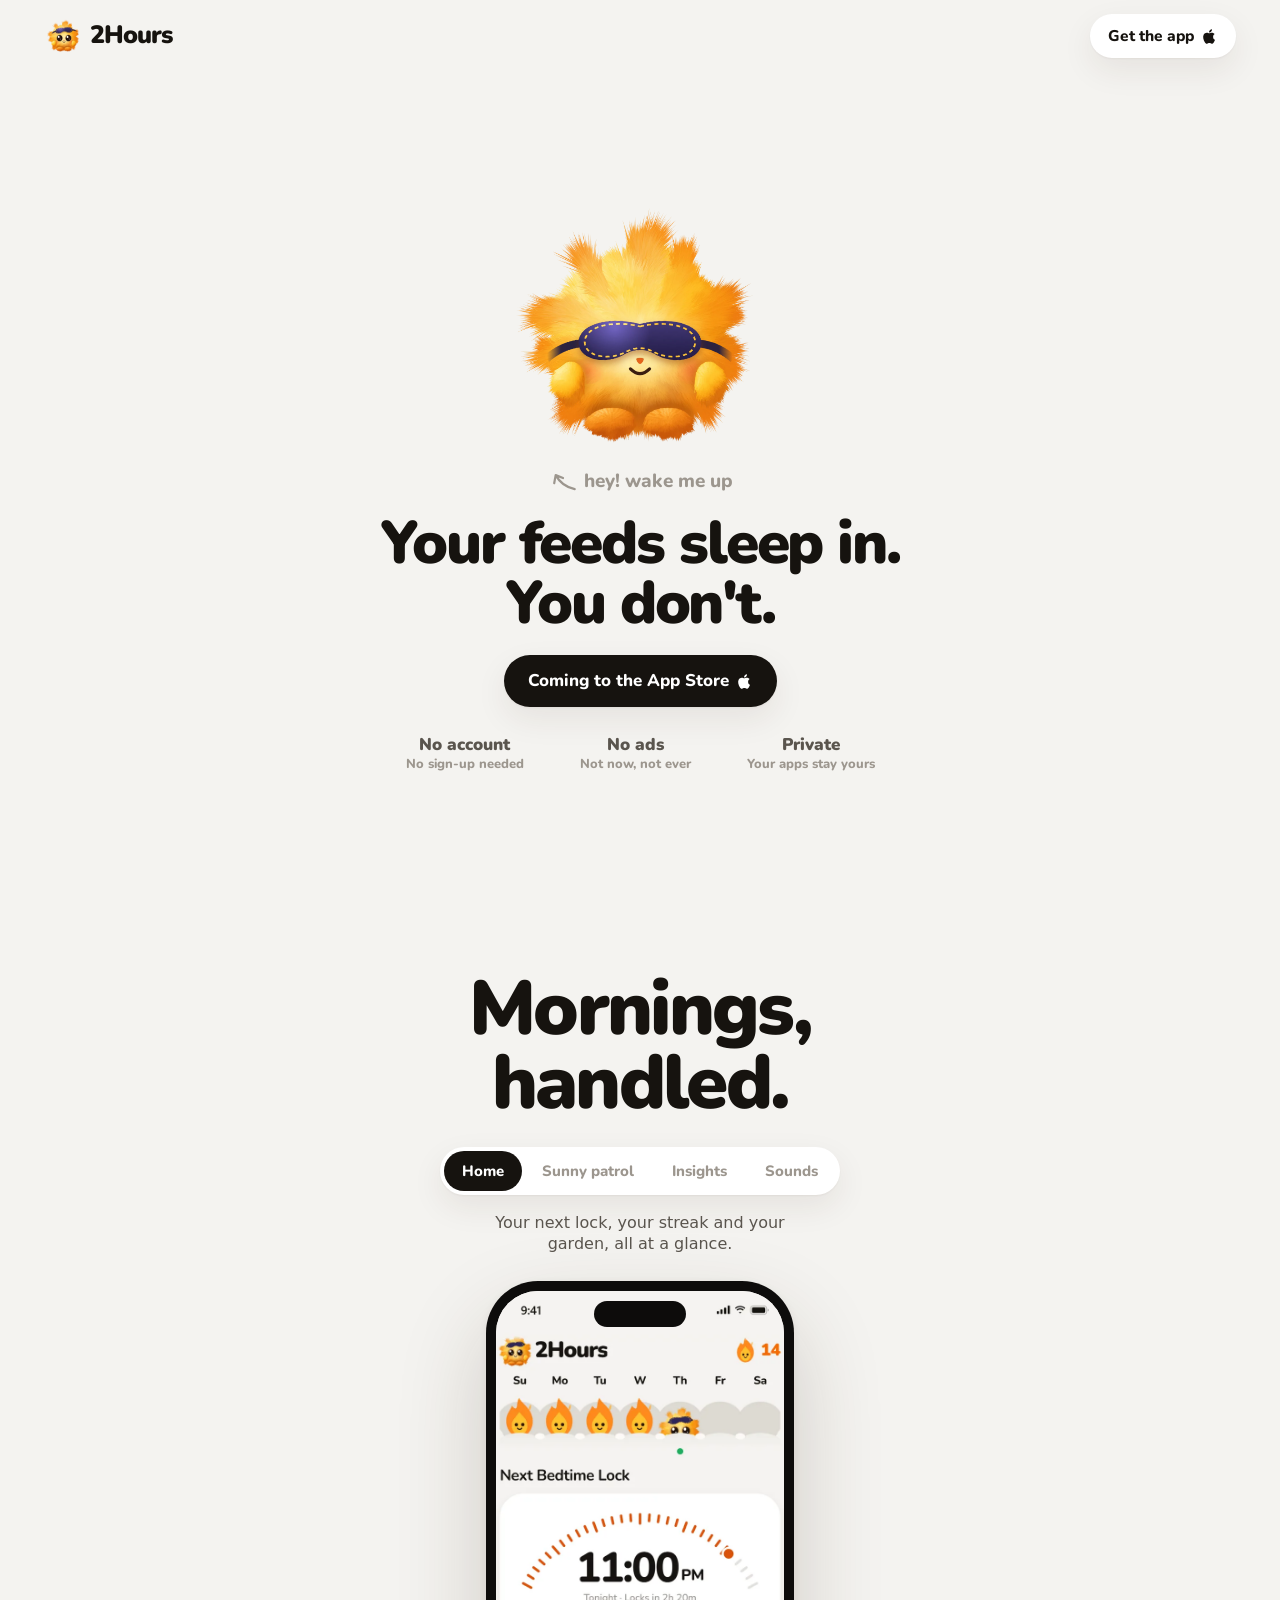
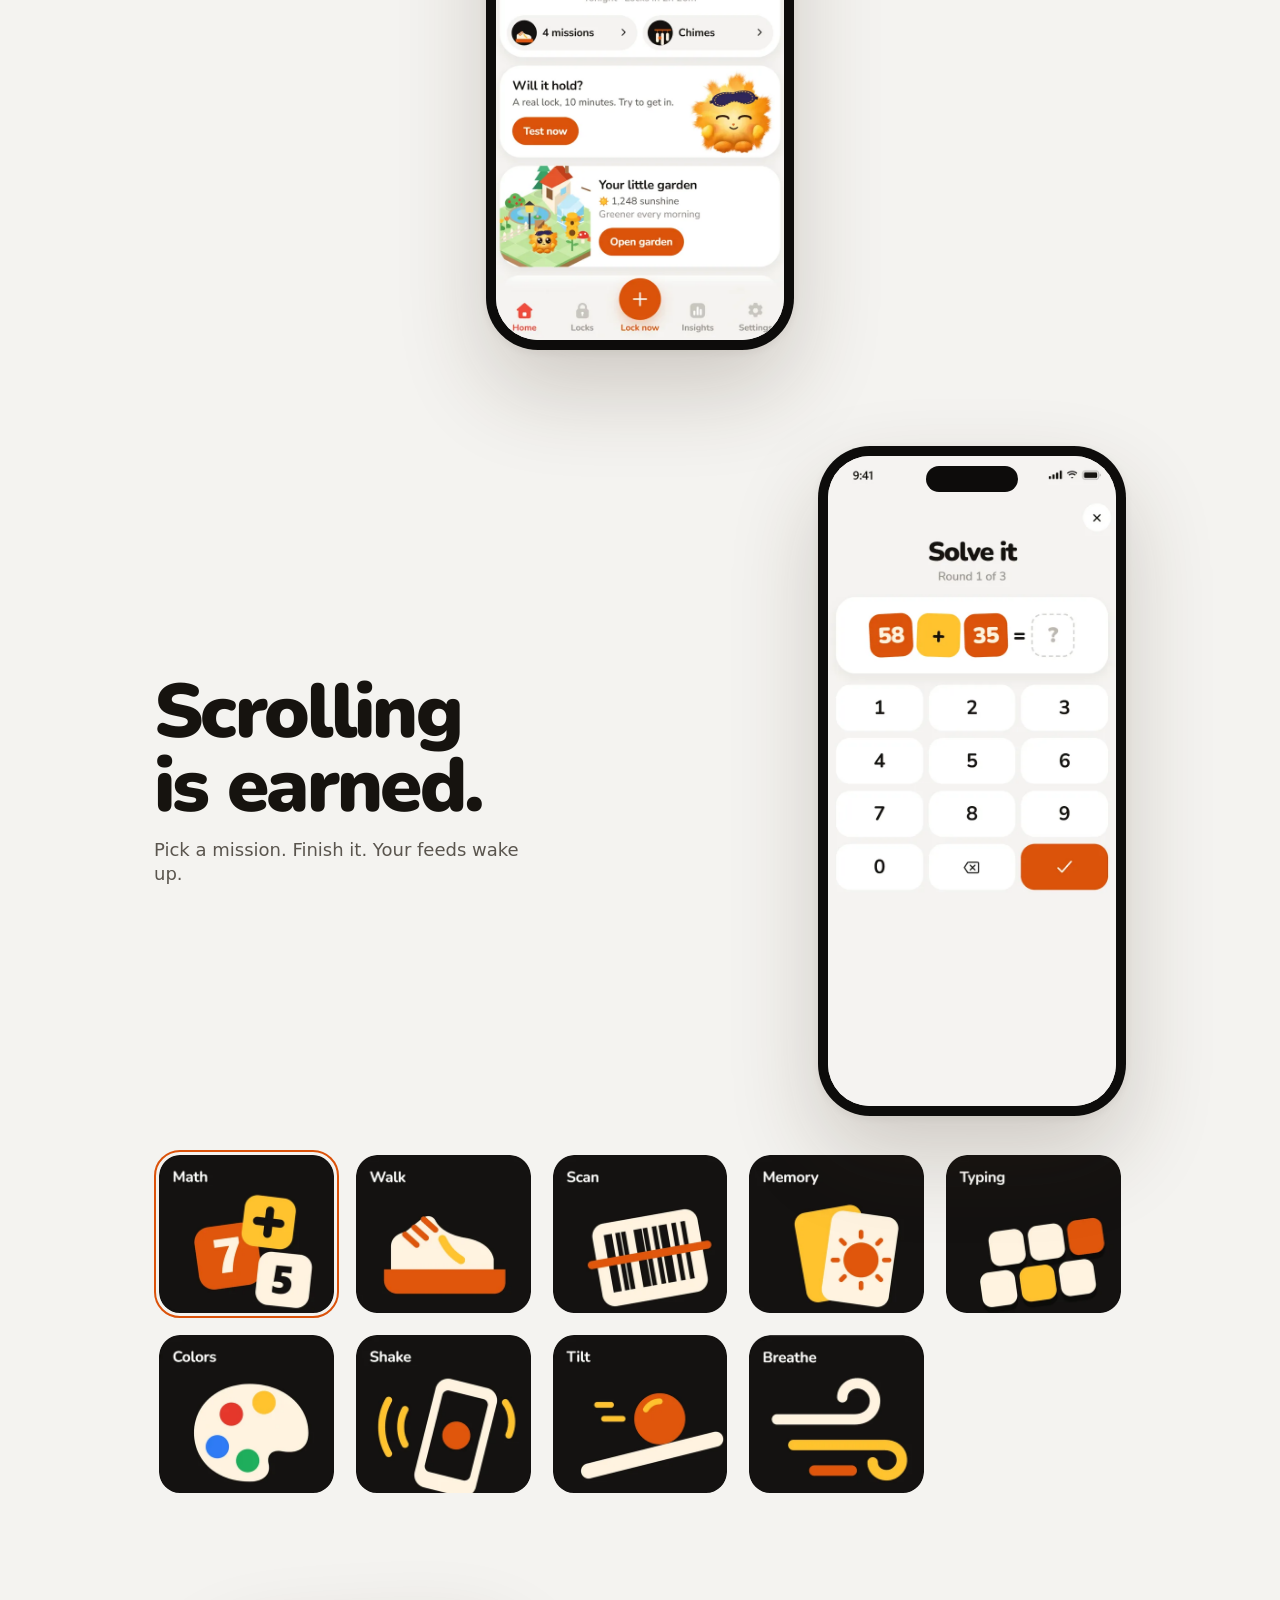
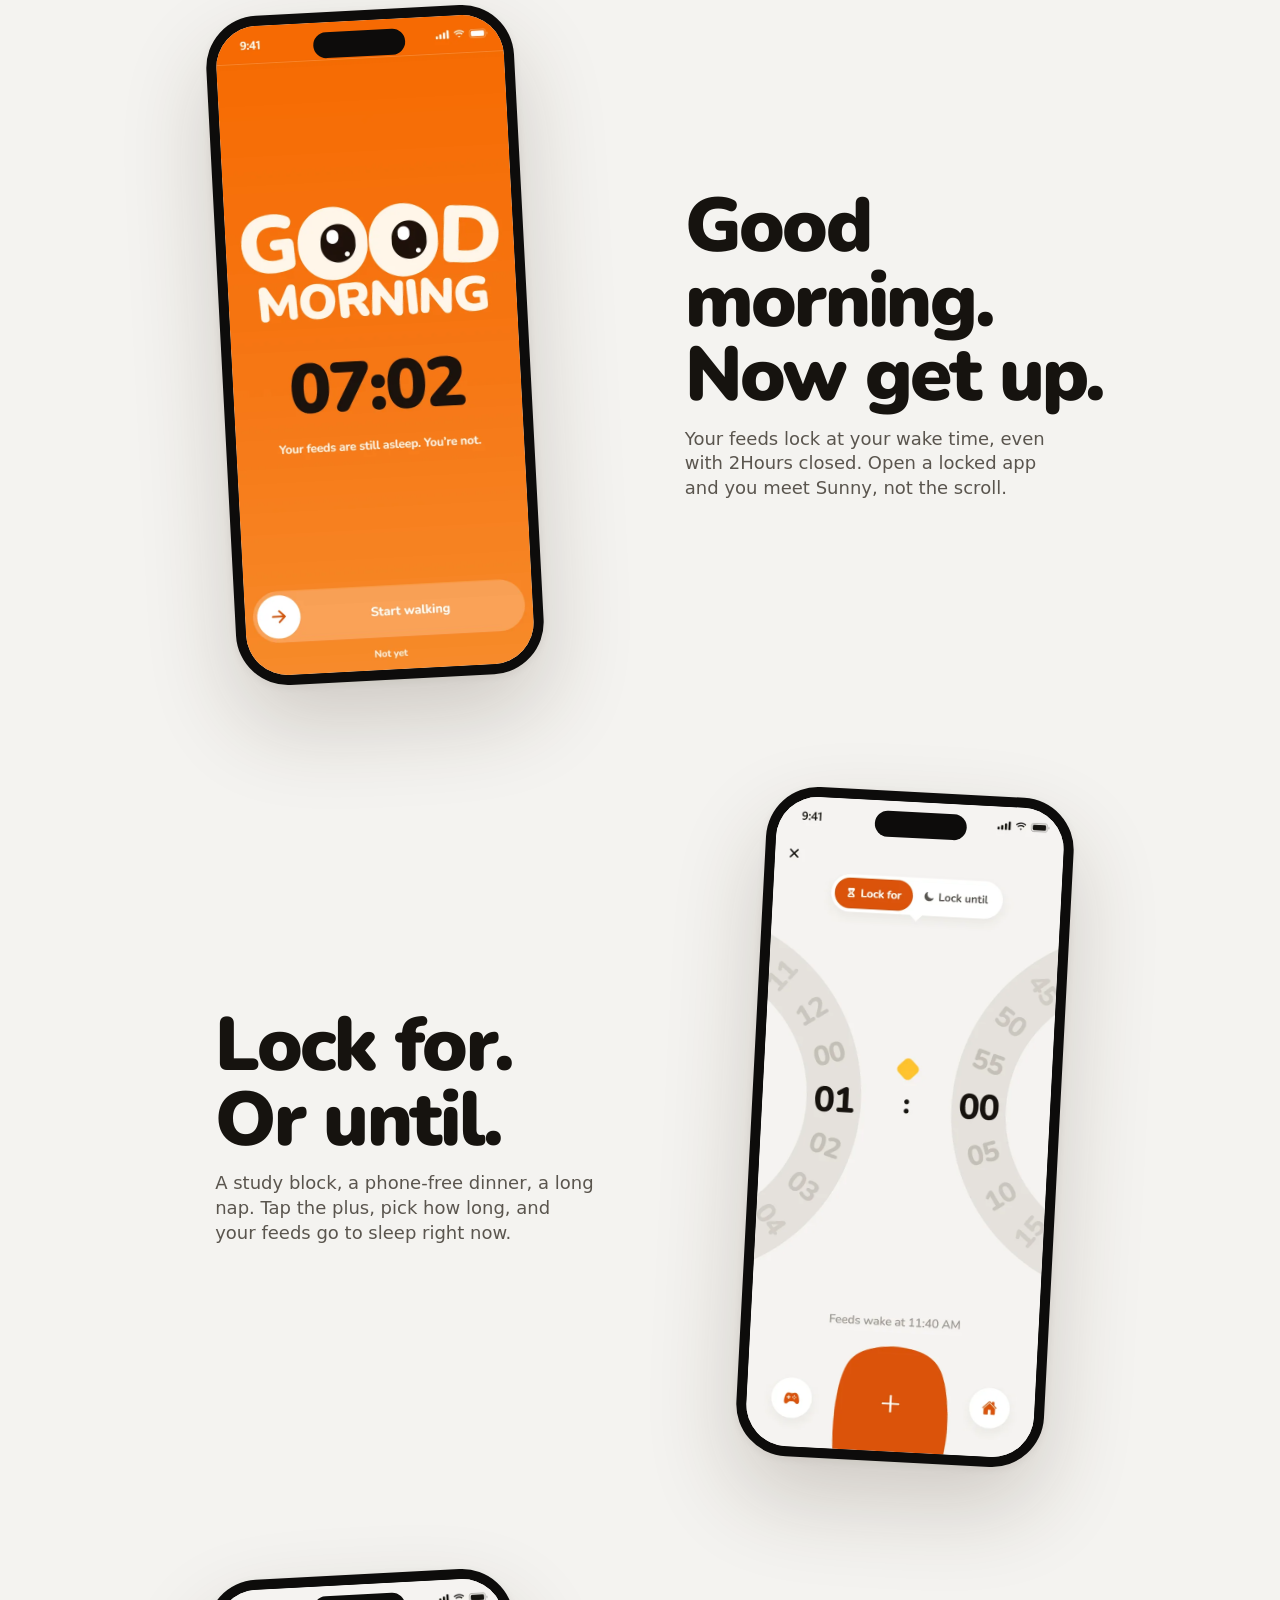
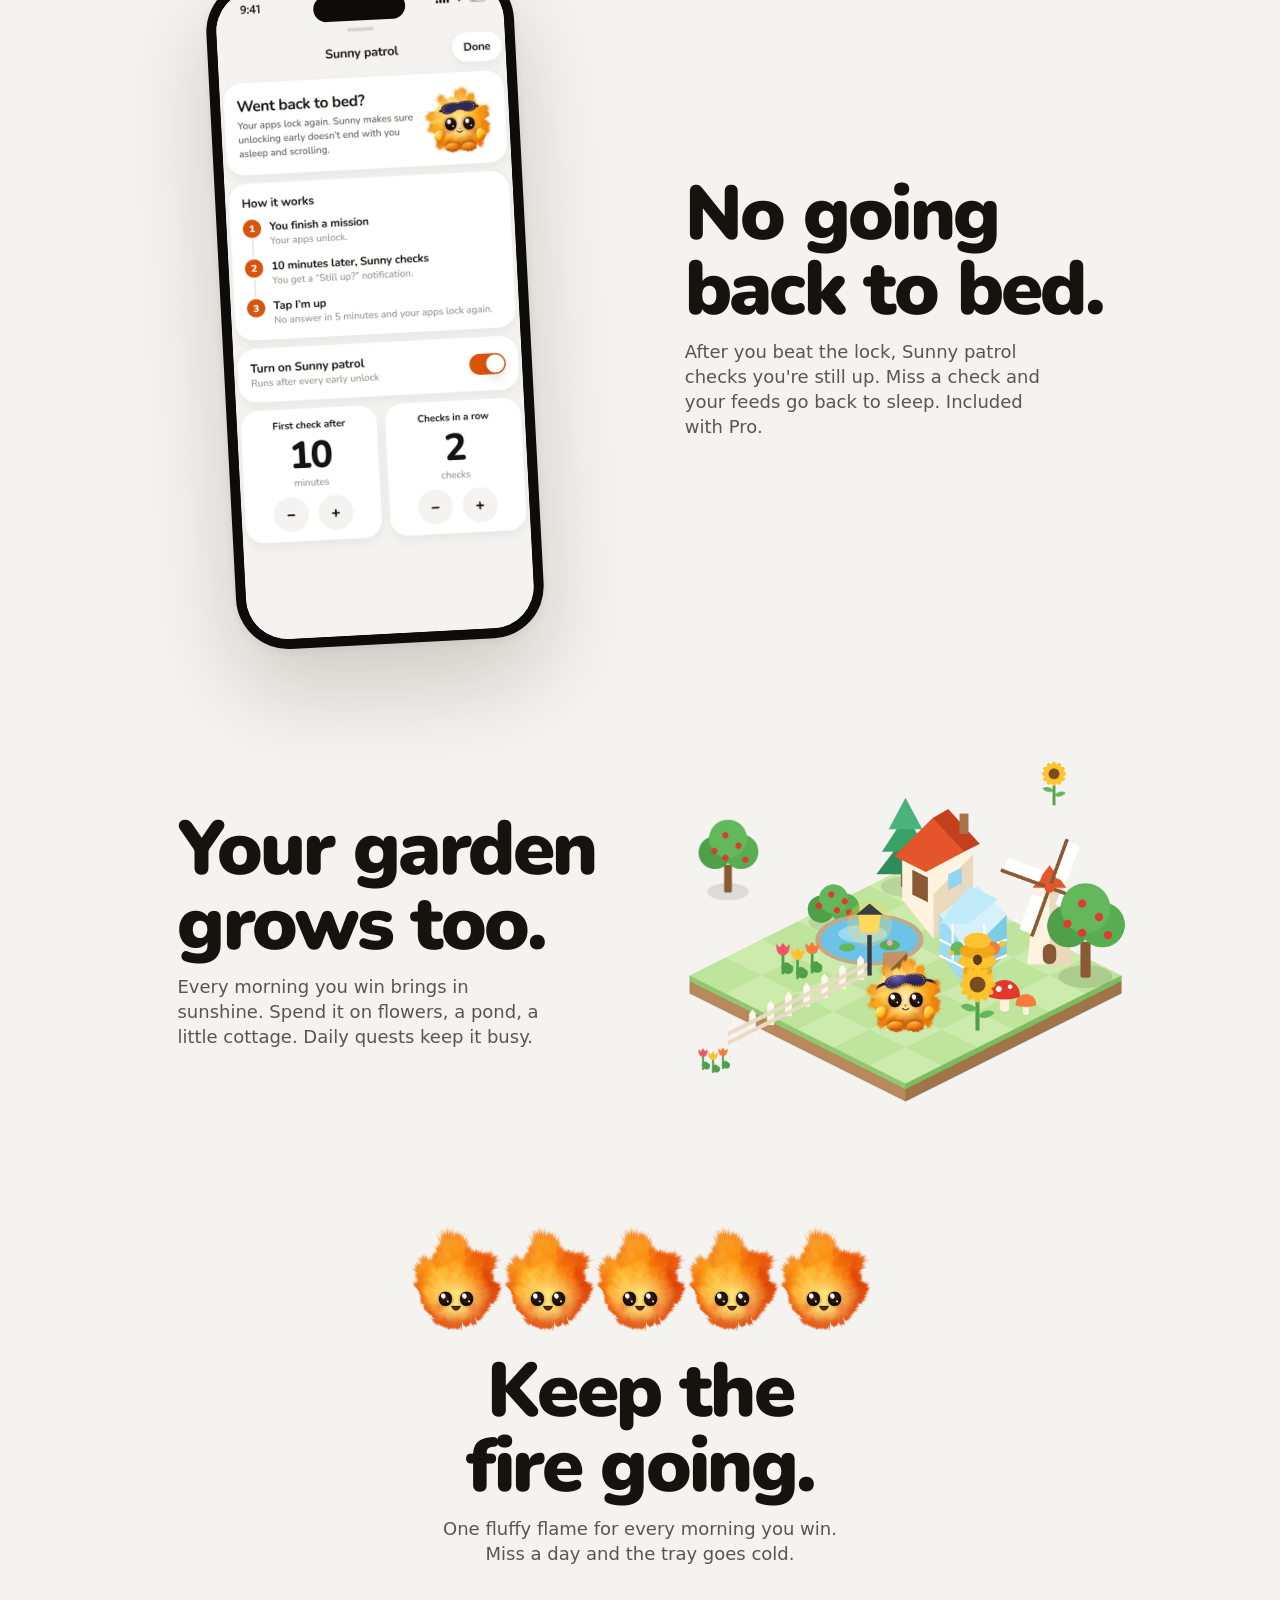
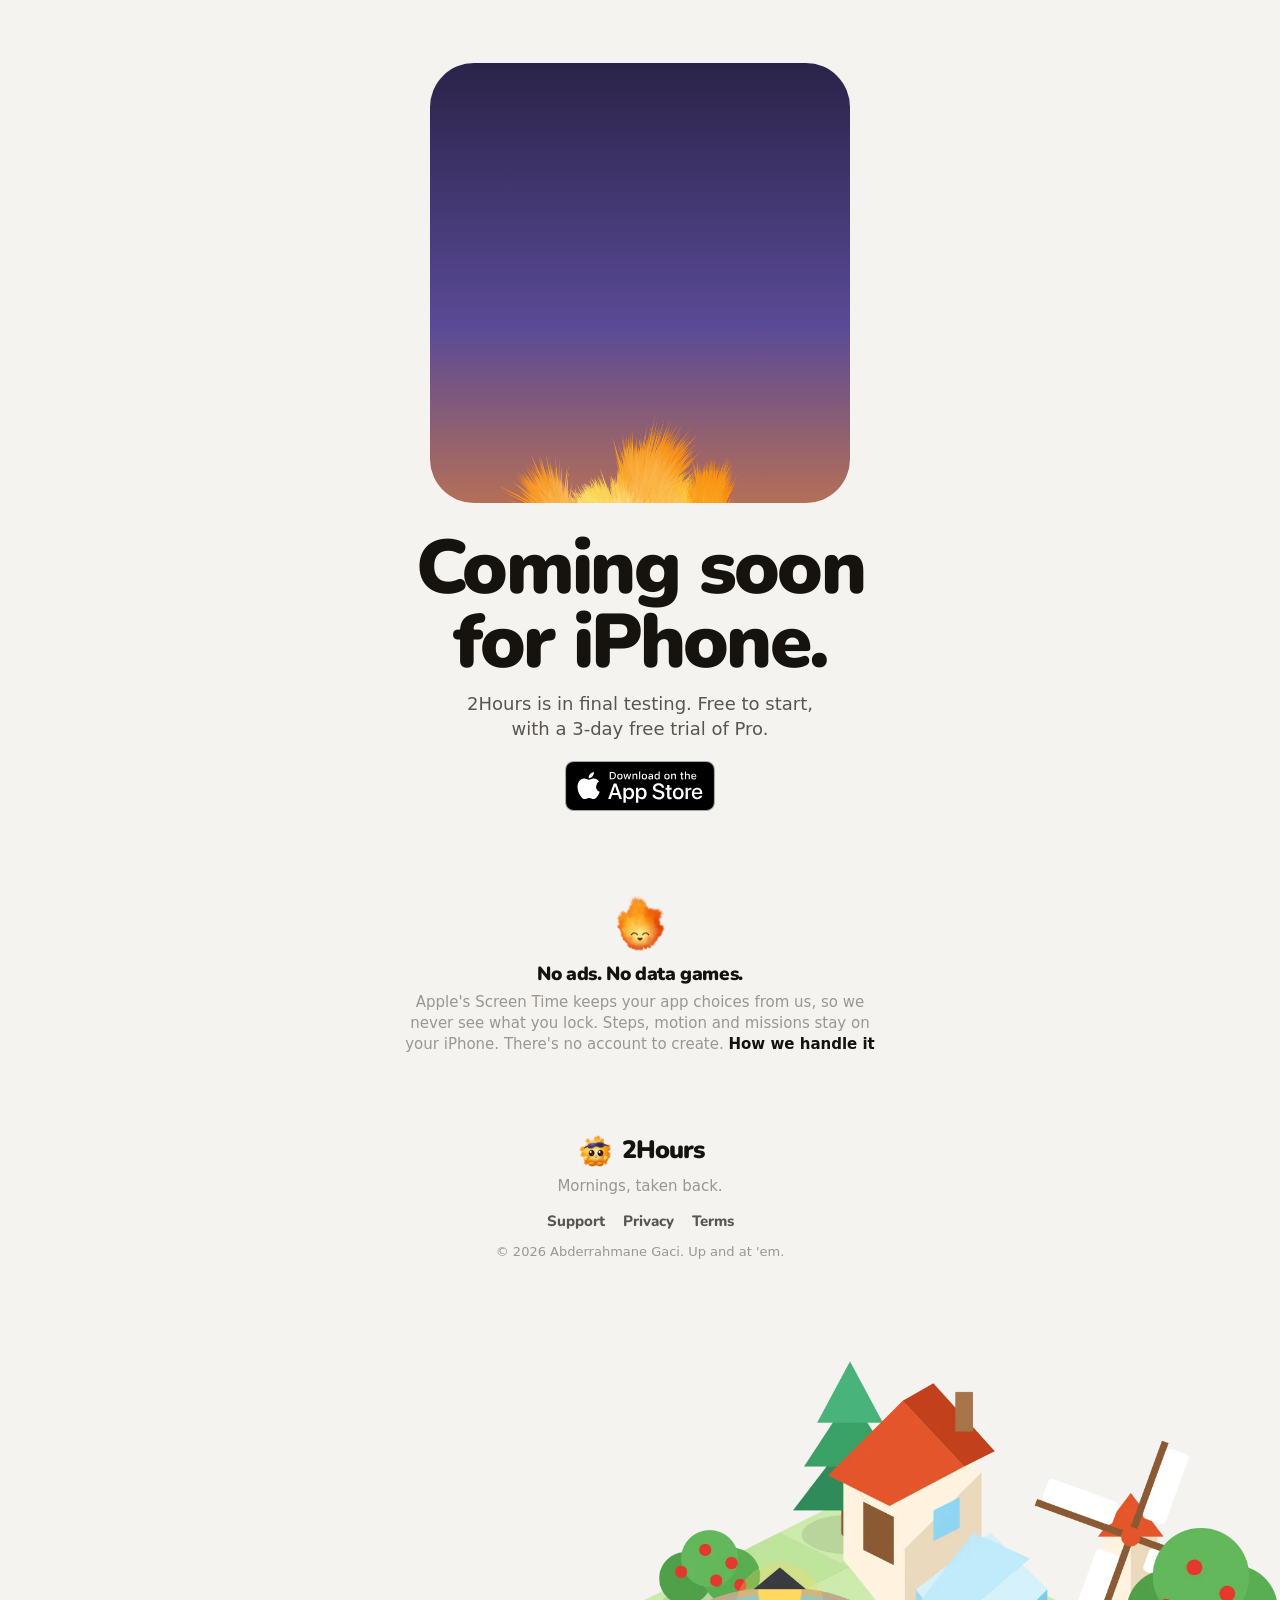
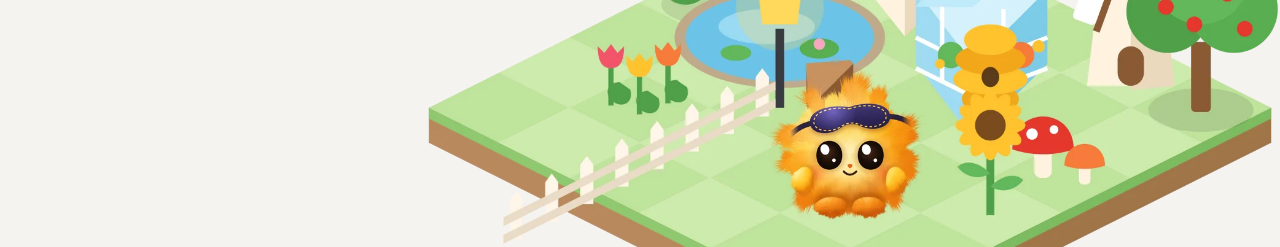
==== commit a40696e3: "Fresh screens, Squats removed, privacy policy updated New captures from the final build. Session Rep" ====
--- a/index.html
+++ b/index.html
@@ -89,7 +89,6 @@
         <button class="tile" data-mission="colors"><img src="/assets/tiles/colors.webp" alt="Colors" /></button>
         <button class="tile" data-mission="shake"><img src="/assets/tiles/shake.webp" alt="Shake" /></button>
         <button class="tile" data-mission="tilt"><img src="/assets/tiles/tilt.webp" alt="Tilt" /></button>
-        <button class="tile" data-mission="squats"><img src="/assets/tiles/squats.webp" alt="Squats" /></button>
         <button class="tile" data-mission="breathe"><img src="/assets/tiles/breathe.webp" alt="Breathe" /></button>
       </div>
     </section>
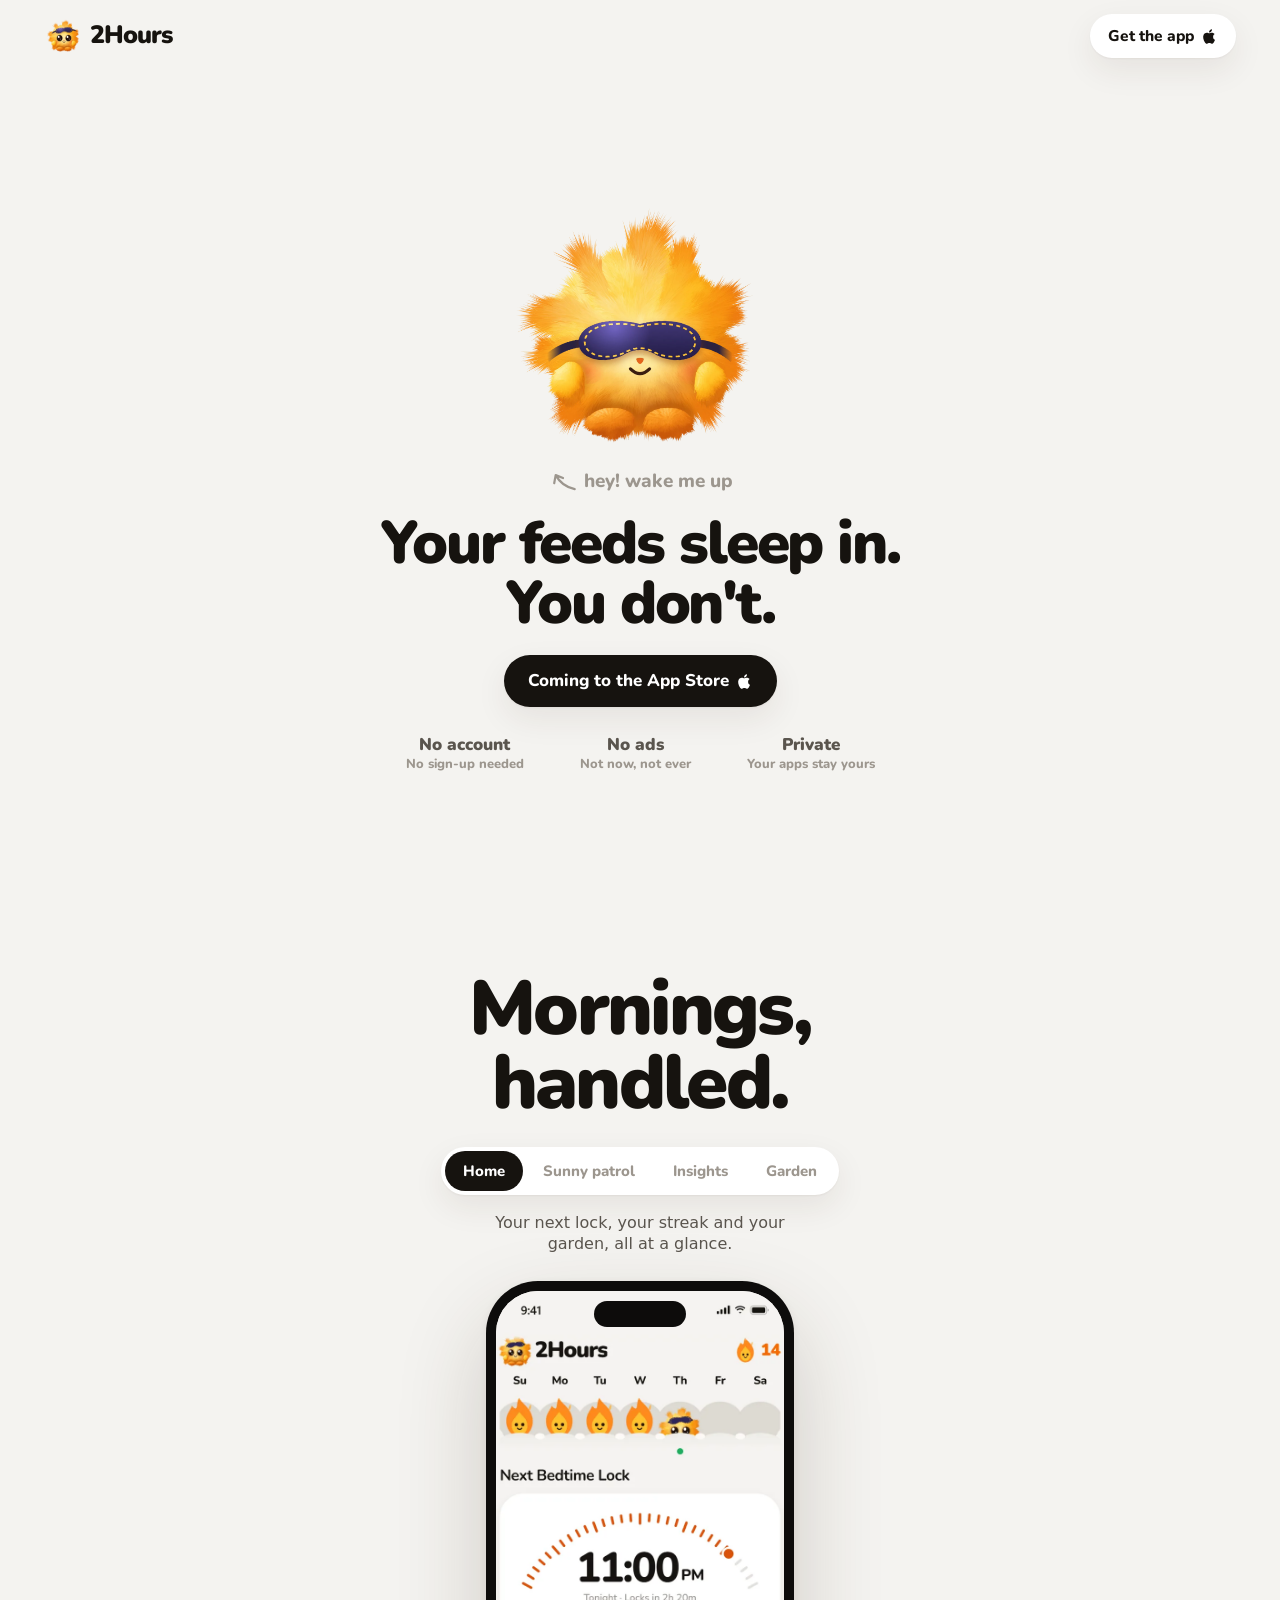
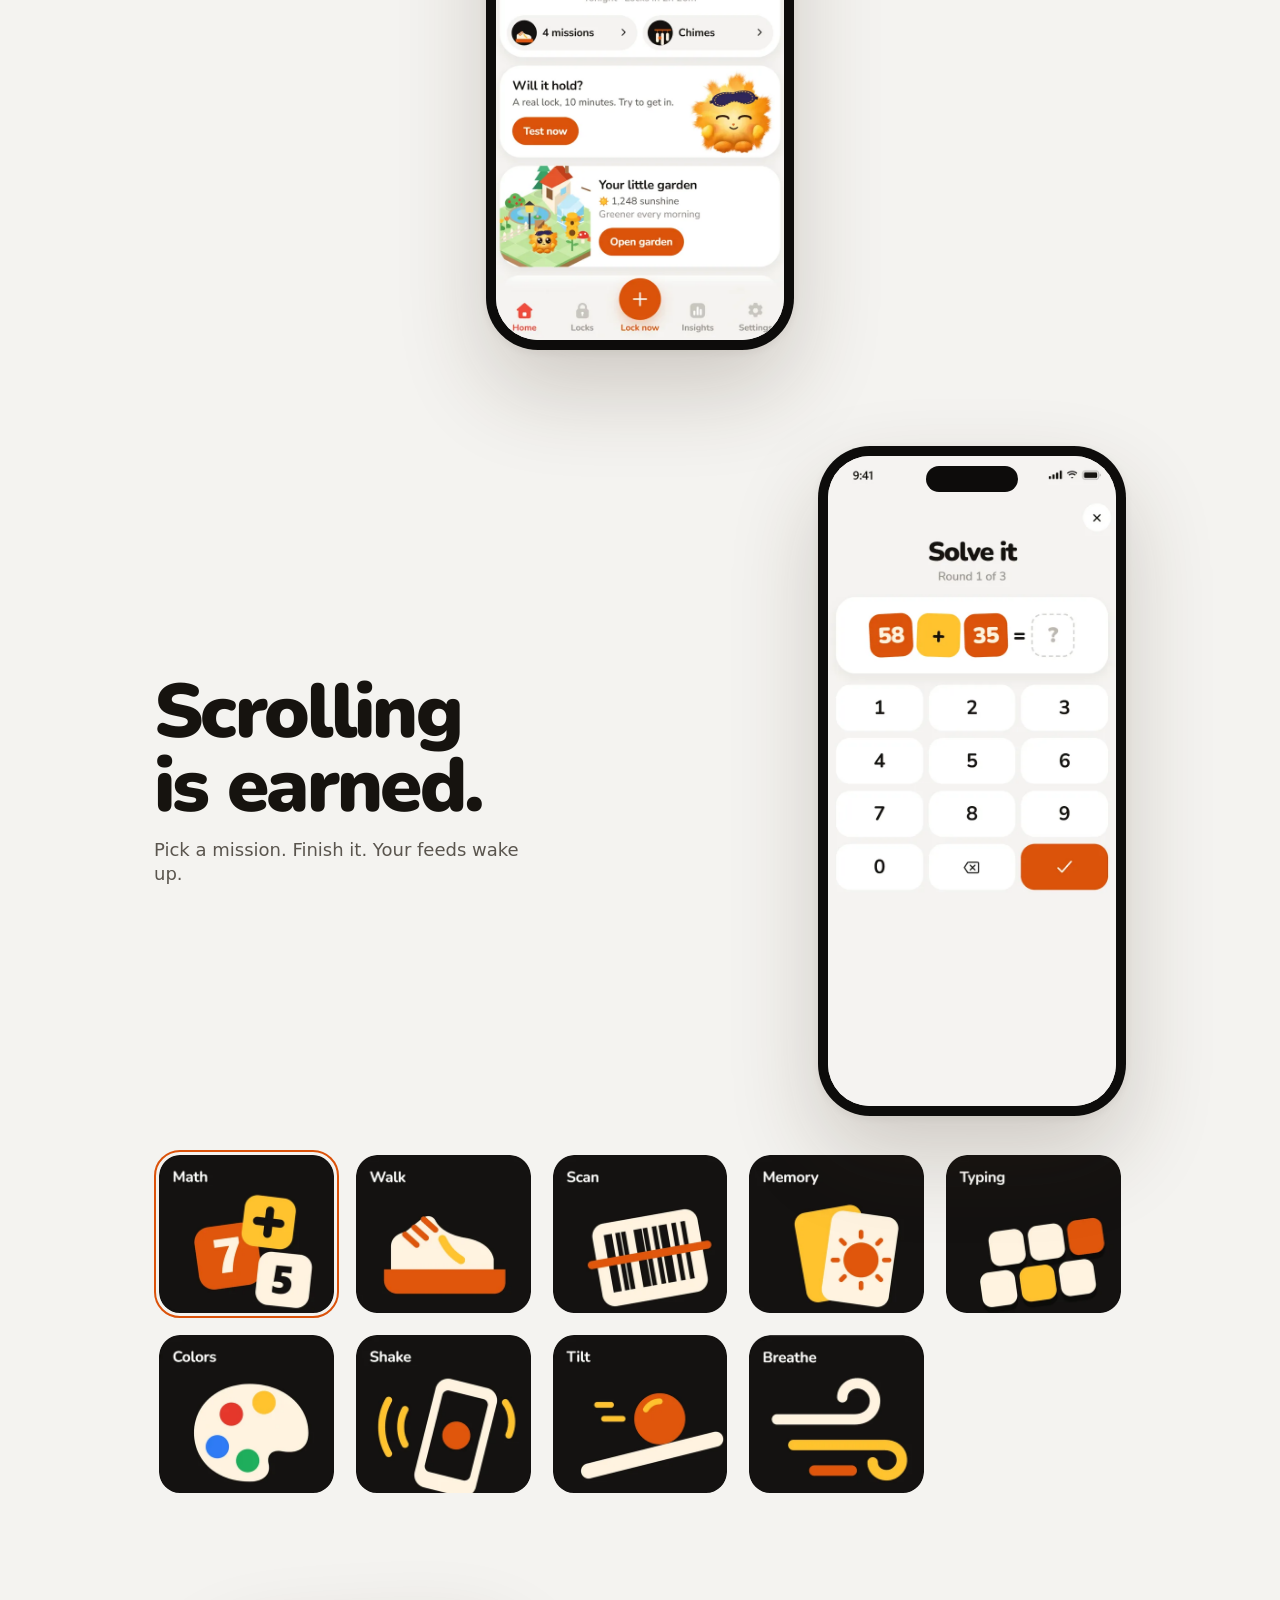
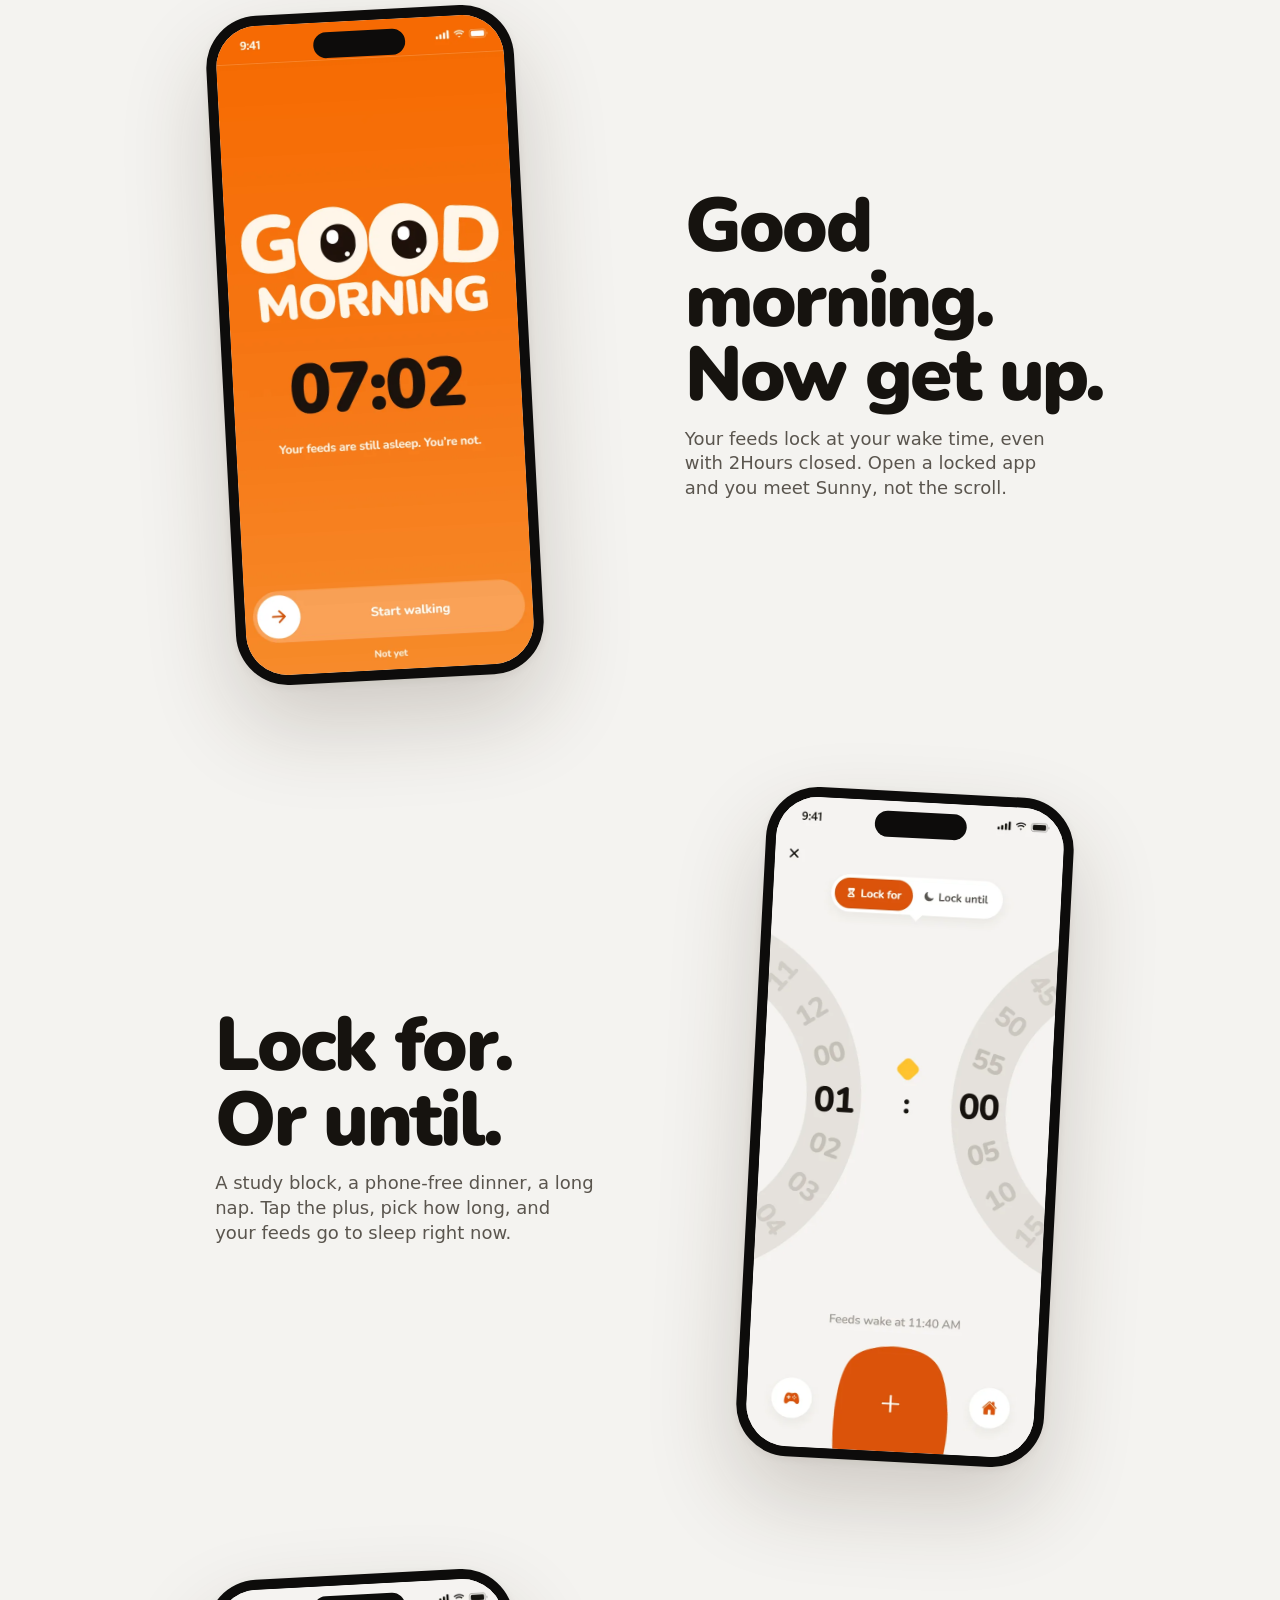
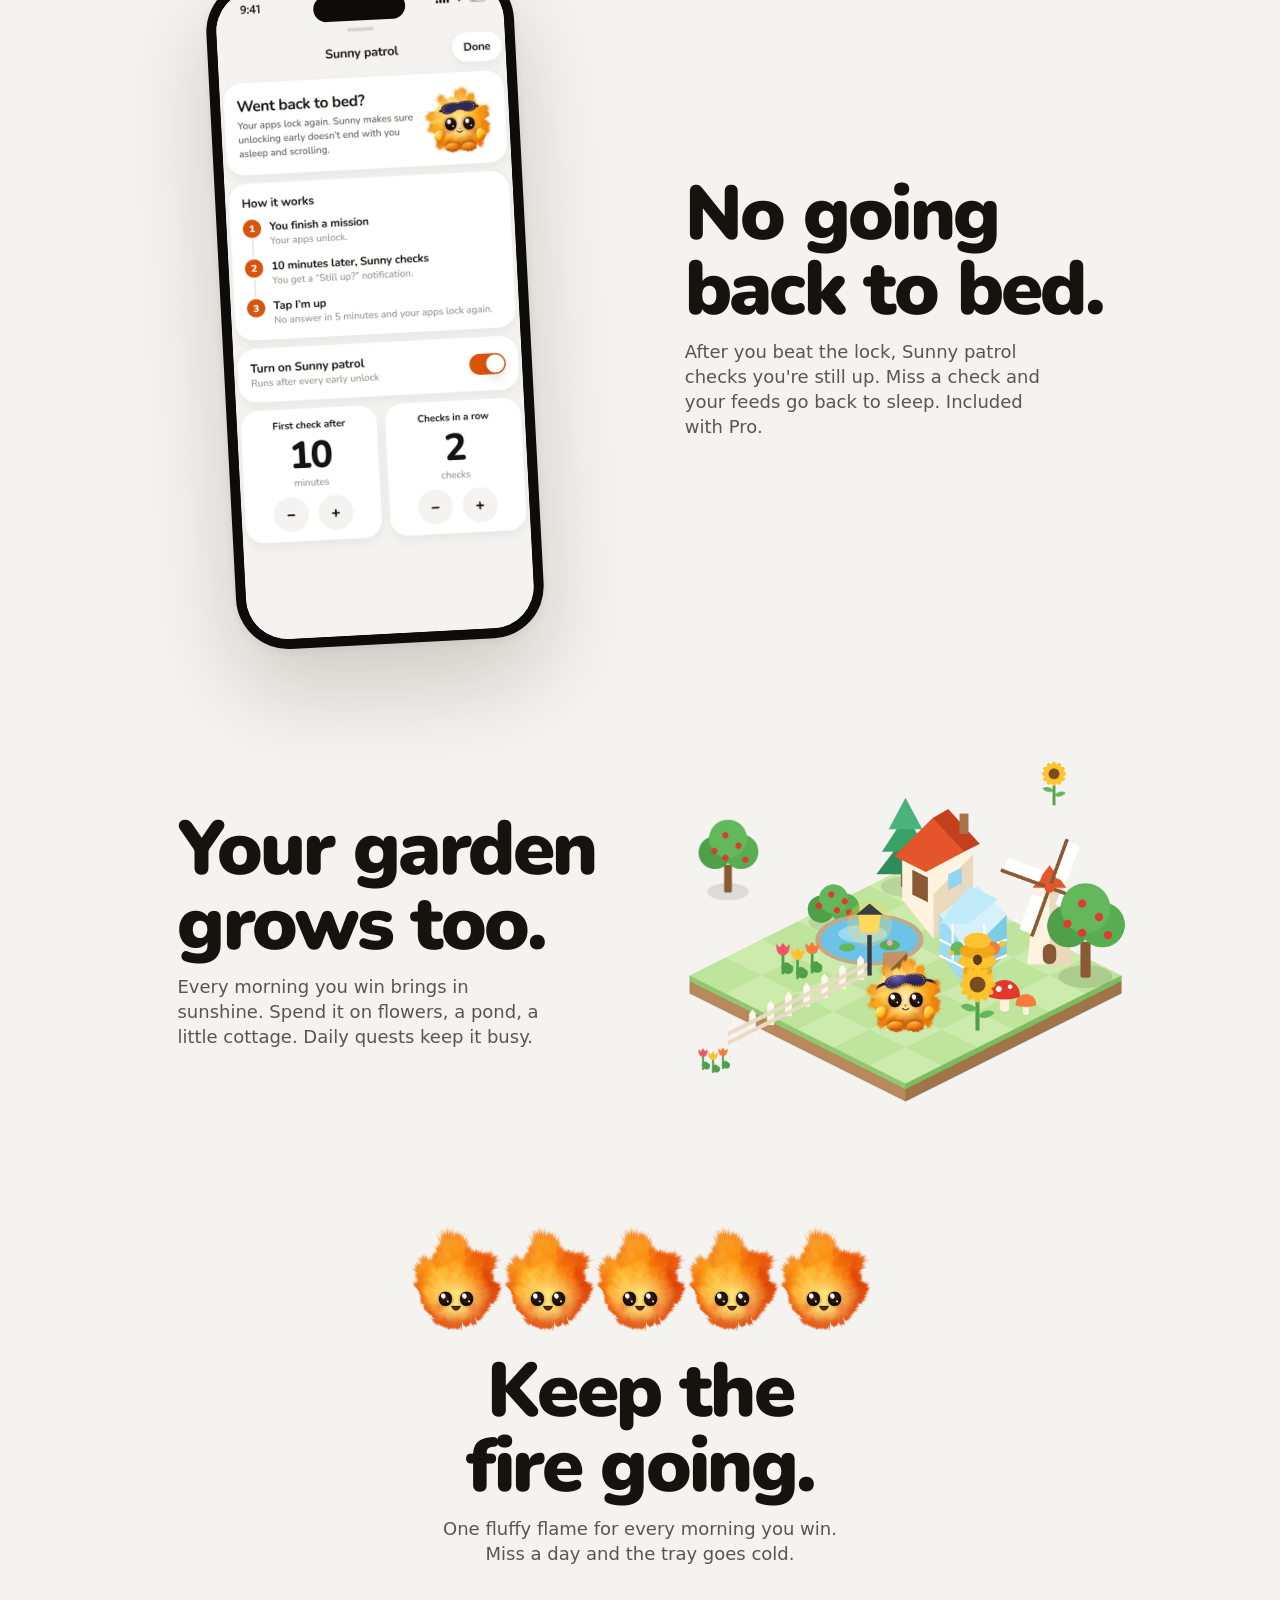
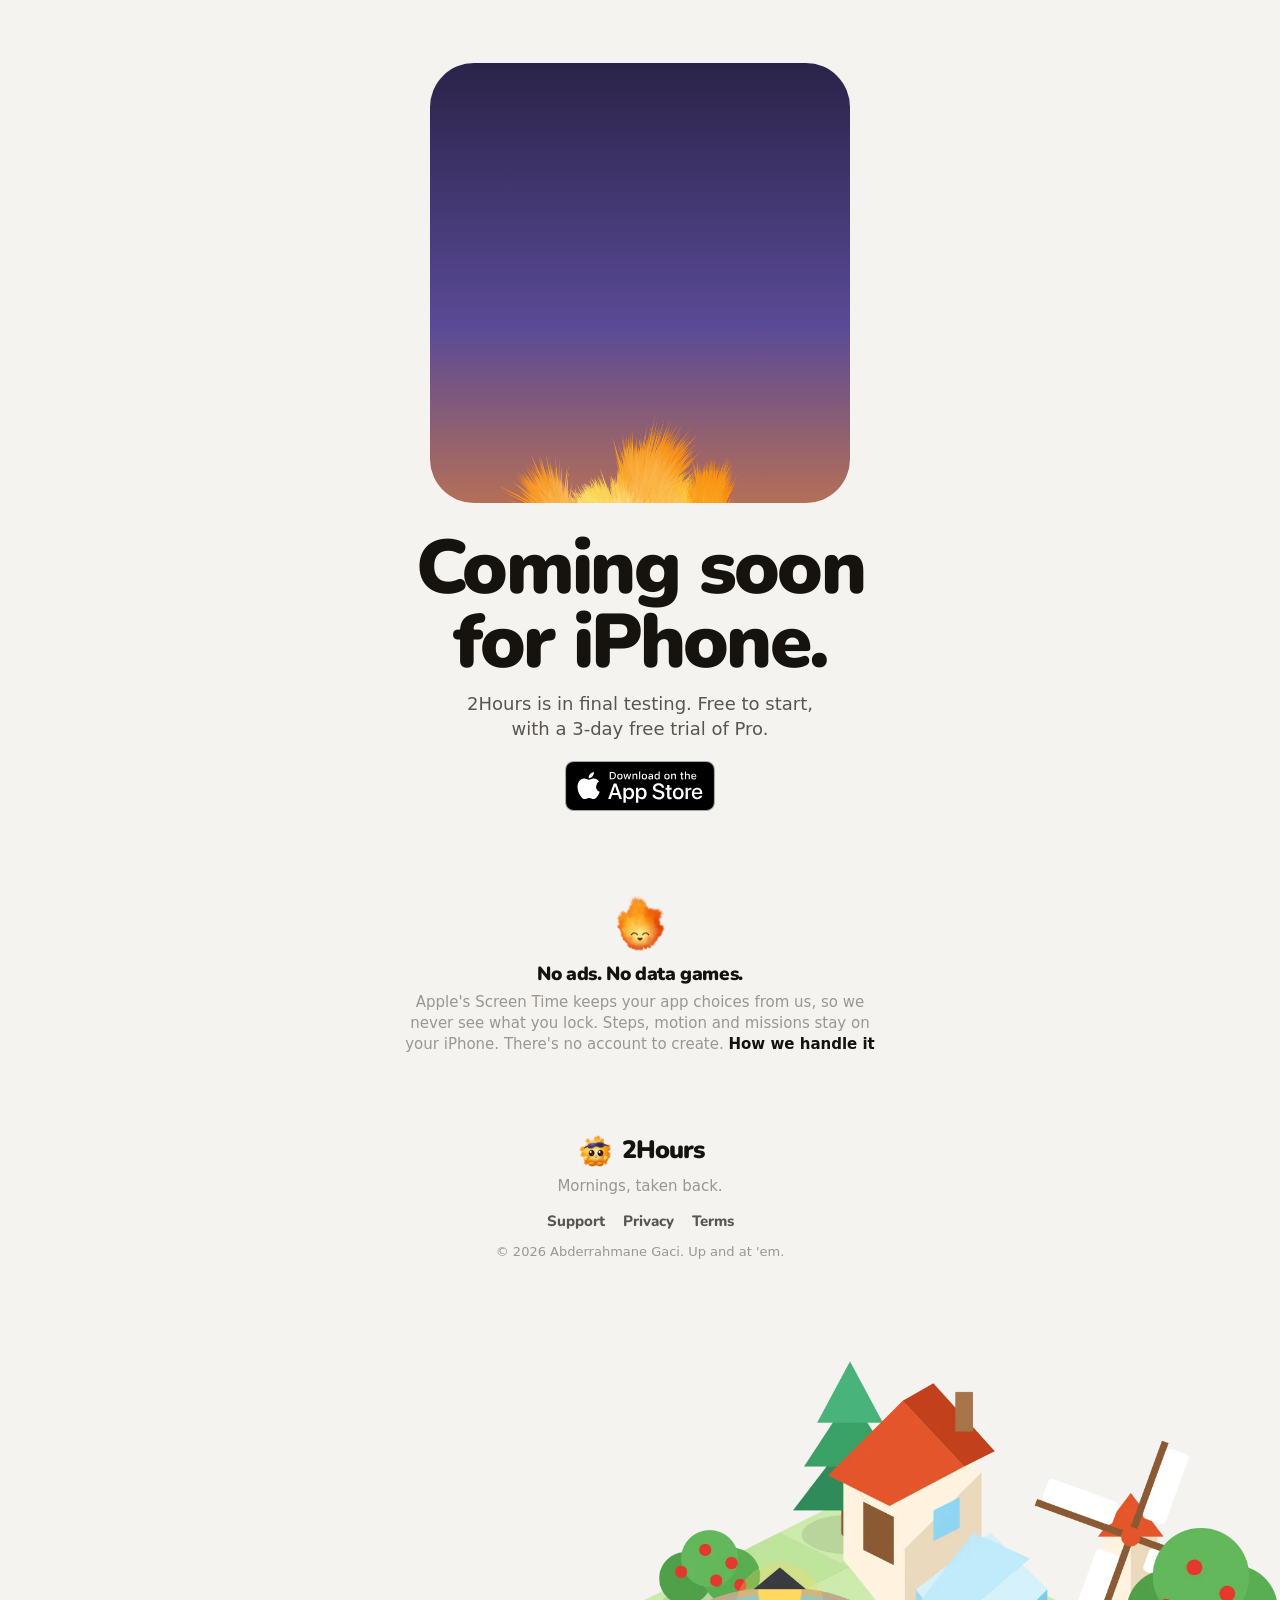
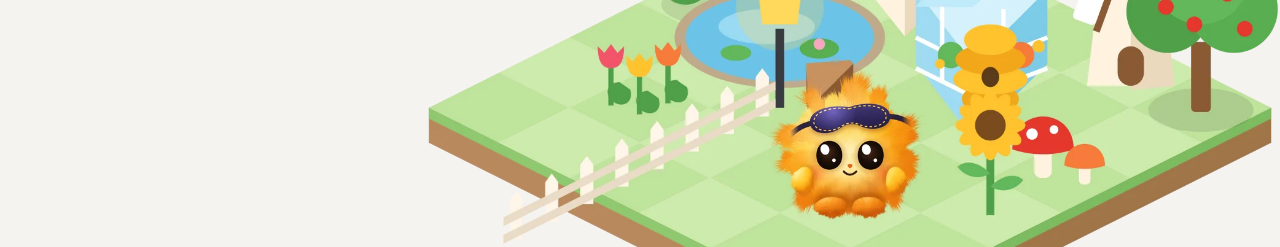
==== commit f97f13bf: "Morning sounds are gone from the app: Garden tab, nudge copy, policy Co-Authored-By: Claude Opus 5.5" ====
--- a/index.html
+++ b/index.html
@@ -67,7 +67,7 @@
         <button role="tab" class="on" data-tab="home">Home</button>
         <button role="tab" data-tab="patrol">Sunny patrol</button>
         <button role="tab" data-tab="insights">Insights</button>
-        <button role="tab" data-tab="sounds">Sounds</button>
+        <button role="tab" data-tab="garden">Garden</button>
       </div>
       <p class="tab-copy reveal" id="tab-copy">Your next lock, your streak and your garden, all at a glance.</p>
       <div class="phone reveal" id="tour-phone"><img src="/assets/screens/home.webp" alt="The 2Hours home screen" /></div>
